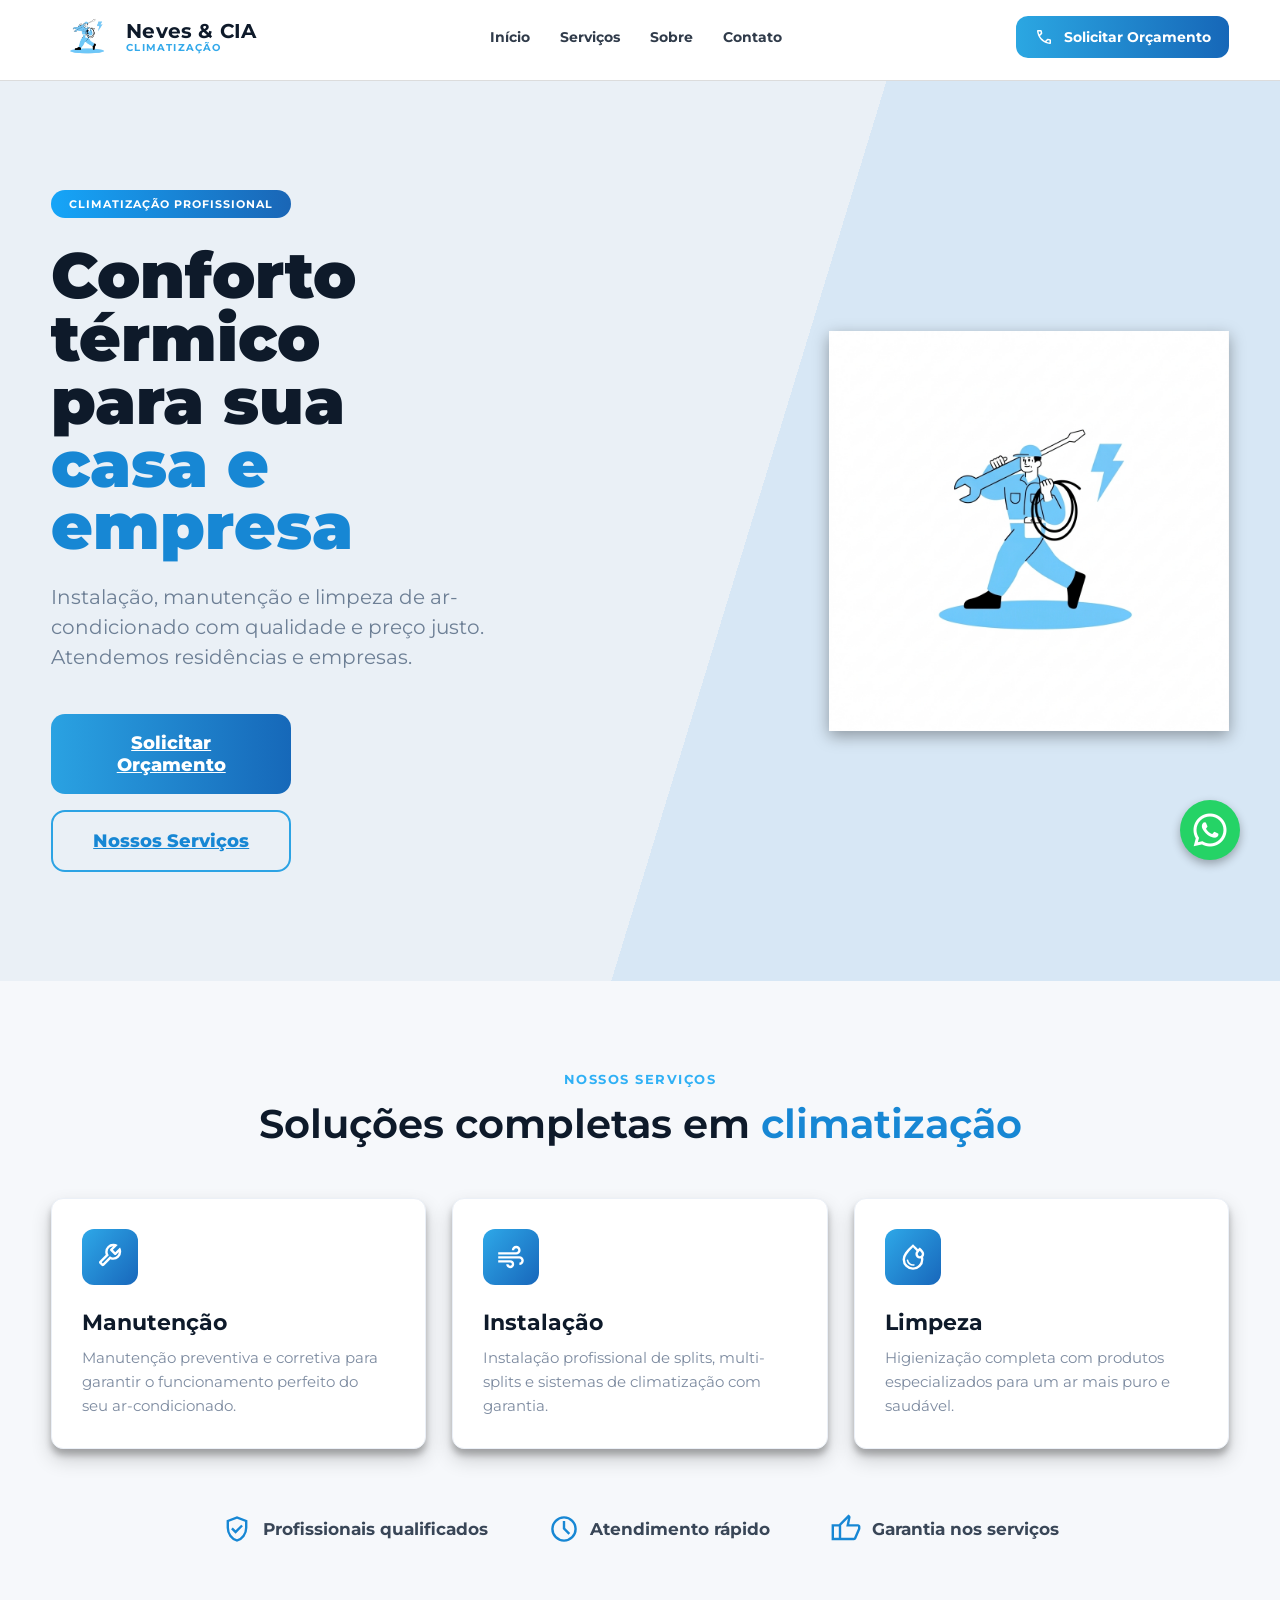
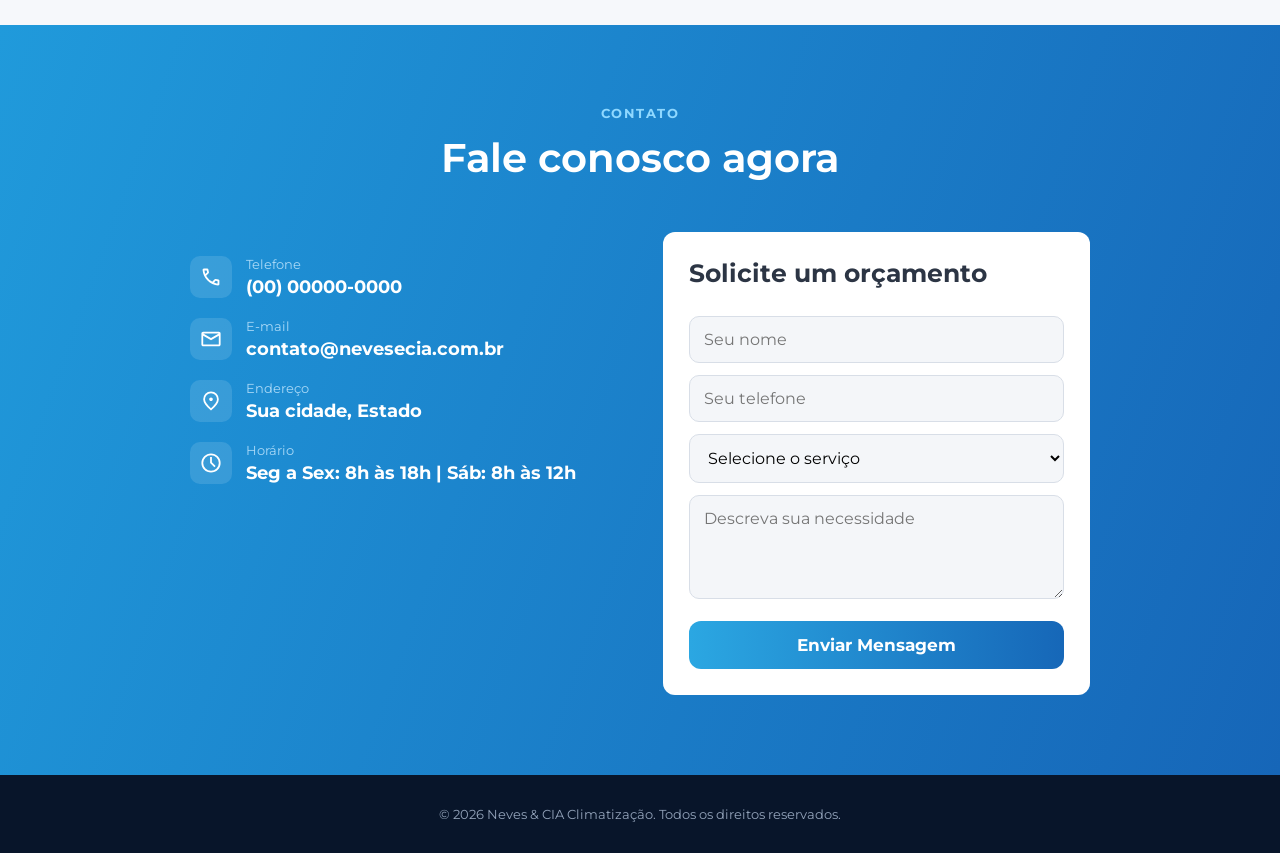
==== index.html @ 72b9a489 "criando a maior parte do site, o que eu preciso agora é conseguir arrumar a responsividade do site q" ====
<!DOCTYPE html>
<html lang="pt-BR">

<head>
    <meta charset="UTF-8">
    <meta name="viewport" content="width=device-width, initial-scale=1.0">
    <title>Neves & CIA Climatização</title>
    <link rel="preconnect" href="https://fonts.googleapis.com">
    <link rel="preconnect" href="https://fonts.gstatic.com" crossorigin>
    <link href="https://fonts.googleapis.com/css2?family=Montserrat:wght@400;500;600;700;800;900&display=swap"
        rel="stylesheet">
    <link rel="stylesheet" href="/css/style.css">
</head>

<body>
    <header class="topbar">
        <div class="container">
            <div class="container topbar-inner">
                <a href="#inicio" class="brand">
                    <img src="/img/icons/Gemini_Generated_Image_2dxloe2dxloe2dxl-Photoroom.png" alt="img-logo1">
                    <div class="brand-text">
                        <strong>Neves &amp; CIA</strong>
                        <span>CLIMATIZAÇÃO</span>
                    </div>
                </a>

                <nav class="menu" aria-label="Principal">
                    <a href="#inicio">Início</a>
                    <a href="#servicos">Serviços</a>
                    <a href="#sobre">Sobre</a>
                    <a href="#contato">Contato</a>
                </nav>

                <a href="#contato" class="cta-top"><svg xmlns="http://www.w3.org/2000/svg" height="20px"
                        viewBox="0 -960 960 960" width="20px" fill="#FFFFFF">
                        <path
                            d="M763-145q-121-9-229.5-59.5T339-341q-86-86-135.5-194T144-764q-2-21 12.29-36.5Q170.57-816 192-816h136q17 0 29.5 10.5T374-779l24 106q2 13-1.5 25T385-628l-97 98q20 38 46 73t57.97 65.98Q422-361 456-335.5q34 25.5 72 45.5l99-96q8-8 20-11.5t25-1.5l107 23q17 5 27 17.5t10 29.5v136q0 21.43-16 35.71Q784-143 763-145ZM255-600l70-70-17.16-74H218q5 38 14 73.5t23 70.5Zm344 344q35.1 14.24 71.55 22.62Q707-225 744-220v-90l-75-16-70 70ZM255-600Zm344 344Z" />
                    </svg> Solicitar Orçamento</a>
            </div>
        </div>
    </header>

    <main>
        <section id="inicio" class="hero">
            <div class="hero-bg-angle" aria-hidden="true"></div>
            <div class="container hero-content">
                <div class="hero-copy">
                    <span class="hero-chip">CLIMATIZAÇÃO PROFISSIONAL</span>
                    <h1>Conforto térmico<br>para sua <span>casa e<br>empresa</span></h1>
                    <p>Instalação, manutenção e limpeza de ar-condicionado com qualidade e preço justo. Atendemos
                        residências e empresas.</p>
                    <div class="hero-actions">
                        <a href="#contato" class="btn btn-primary">Solicitar Orçamento</a>
                        <a href="#servicos" class="btn btn-ghost">Nossos Serviços</a>
                    </div>
                </div>

                <img src="/img/Gemini_Generated_Image_2dxloe2dxloe2dxl.png" alt="">
            </div>
        </section>

        <section id="servicos" class="services">
            <div class="container">
                <p class="section-kicker">NOSSOS SERVIÇOS</p>
                <h2>Soluções completas em <span>climatização</span></h2>

                <div class="service-grid">
                    <article class="service-card">
                        <div class="icon-box"><span><svg xmlns="http://www.w3.org/2000/svg" height="20px"
                                    viewBox="0 -960 960 960" width="20px" fill="#FFFFFF">
                                    <path
                                        d="M666-163 475-354q-20 8-43.5 12.5T384-337q-99 0-169.5-70T144-576q0-37.78 9.5-71.89T182-711l144 144 70-70-144-144q29-17 62.5-26t69.5-9q100 0 170 71t70 170.19q0 22.81-4.5 42.31Q615-513 607-493l195 194q14 14.35 14 34.67Q816-244 802-230l-68 67q-14.09 14-34.04 14Q680-149 666-163Zm34-68 35-34-215-213q20-24 26-52.5t6-44.5q0-66.85-47.5-116.42Q457-741 390-744l82 81q11 11.18 11 26.09t-11.29 26.12L351.29-491.21Q340-480 325.82-480T301-491l-85-85q0 69 49.5 118T384-409q17 0 47-7t56-28l213 213ZM476-488Z" />
                                </svg></span></div>
                        <h3>Manutenção</h3>
                        <p>Manutenção preventiva e corretiva para garantir o funcionamento perfeito do seu
                            ar-condicionado.</p>
                    </article>

                    <article class="service-card">
                        <div class="icon-box"><svg xmlns="http://www.w3.org/2000/svg" height="20px"
                                viewBox="0 -960 960 960" width="20px" fill="#FFFFFF">
                                <path
                                    d="M456-144q-50 0-85-35t-35-85h72q0 20 13.8 34t34.2 14q20.4 0 34.2-13.8Q504-243.6 504-264q0-20.4-13.8-34.2Q476.4-312 456-312H96v-72h360q50 0 85 35t35 85q0 50-35 85t-85 35ZM96-552v-72h540q25 0 42.5-17.5T696-684q0-25-17.5-42.5T636-744q-25 0-42.5 17.5T576-684h-72q0-55 38.5-93.5T636-816q55 0 93.5 38.5T768-684q0 55-38.5 93.5T636-552H96Zm636 312v-72q25 0 42.5-17.5T792-372q0-25-17.5-42.5T731.95-432H96v-72h636q55 0 93.5 38.5T864-372q0 55-38.5 93.5T732-240Z" />
                            </svg></div>
                        <h3>Instalação</h3>
                        <p>Instalação profissional de splits, multi-splits e sistemas de climatização com garantia.</p>
                    </article>

                    <article class="service-card">
                        <div class="icon-box"><svg xmlns="http://www.w3.org/2000/svg" height="20px"
                                viewBox="0 -960 960 960" width="20px" fill="#FFFFFF">
                                <path
                                    d="M478-469Zm206-299q66 57 99 106.5t33 91.93q0 56.57-38 97.07-38 40.5-94 40.5t-94-40.5q-38-40.5-38-97.56Q552-610 586-661t98-107Zm0 99q-26 29-43 56t-17 43.4q0 26.05 17 45.82Q658-504 684-504t43-19.78q17-19.77 17-45.82 0-16.4-17-43.9T684-669ZM480-96q-130 0-221-91t-91-221q0-97 74.5-205T480-864q57 51 101.5 96t79.5 87q-5 8-20.5 31.5T620-618q-27-32-61.5-69.5T480-769Q348-638 294-557t-54 149.13Q240-308 310-238t170 70q50 0 93.5-19t76-51.5Q682-271 701-315t19-93q0-17-3-33t-9-34q7.99-4.61 31.5-17.5 23.51-12.89 31.5-17.5 11 27 16 52t5 50.06Q792-278 701-187T480-96Zm28-122q8.28-.8 14.14-7.56 5.86-6.76 5.86-16.3 0-11.14-8-18.14t-19-5q-58 8-106.5-27T337-387q-1-9-7.68-15T314-408q-11 0-18.5 8t-5.5 19q11 78 74 126t144 37Zm176-369Z" />
                            </svg></div>
                        <h3>Limpeza</h3>
                        <p>Higienização completa com produtos especializados para um ar mais puro e saudável.</p>
                    </article>
                </div>

                <div id="sobre" class="features-row">
                    <span><svg xmlns="http://www.w3.org/2000/svg" height="20px" viewBox="0 -960 960 960" width="20px"
                            fill="#1787d4">
                            <path
                                d="m438-339 220-221-51-51-169 170-85-85-51 51 136 136Zm42 243q-135-33-223.5-152.84Q168-368.69 168-515v-229l312-120 312 120v229q0 146.31-88.5 266.16Q615-129 480-96Zm0-75q104-32.25 172-129t68-215v-180l-240-92-240 92v180q0 118.25 68 215t172 129Zm0-308Z" />
                        </svg> Profissionais qualificados</span>
                    <span><svg xmlns="http://www.w3.org/2000/svg" height="20px" viewBox="0 -960 960 960" width="20px"
                            fill="#1787d4">
                            <path
                                d="m614-310 51-51-149-149v-210h-72v240l170 170ZM480-96q-79.38 0-149.19-30T208.5-208.5Q156-261 126-330.96t-30-149.5Q96-560 126-630q30-70 82.5-122t122.46-82q69.96-30 149.5-30t149.55 30.24q70 30.24 121.79 82.08 51.78 51.84 81.99 121.92Q864-559.68 864-480q0 79.38-30 149.19T752-208.5Q700-156 629.87-126T480-96Zm0-384Zm.48 312q129.47 0 220.5-91.5Q792-351 792-480.48q0-129.47-91.02-220.5Q609.95-792 480.48-792 351-792 259.5-700.98 168-609.95 168-480.48 168-351 259.5-259.5T480.48-168Z" />
                        </svg> Atendimento rápido</span>
                    <span><svg xmlns="http://www.w3.org/2000/svg" height="20px" viewBox="0 -960 960 960" width="20px"
                            fill="#1787d4">
                            <path
                                d="M720-144H264v-480l288-288 32 22q17 12 26 30.5t5 38.5l-1 5-38 192h264q30 0 51 21t21 51v57q0 8-1.5 14.5T906-467L786.93-187.8Q778-168 760-156t-40 12Zm-384-72h384l120-279v-57H488l49-243-201 201v378Zm0-378v378-378Zm-72-30v72H120v336h144v72H48v-480h216Z" />
                        </svg> Garantia nos serviços</span>
                </div>
            </div>
        </section>

        <section id="contato" class="contact">
            <div class="container-contact">
                <p class="section-kicker light">CONTATO</p>
                <h2>Fale conosco agora</h2>

                <div class="contact-layout">
                    <div class="contact-list">
                        <div class="contact-item">
                            <span class="small-icon"><svg xmlns="http://www.w3.org/2000/svg" height="20px"
                                    viewBox="0 -960 960 960" width="20px" fill="#FFFFFF">
                                    <path
                                        d="M763-145q-121-9-229.5-59.5T339-341q-86-86-135.5-194T144-764q-2-21 12.29-36.5Q170.57-816 192-816h136q17 0 29.5 10.5T374-779l24 106q2 13-1.5 25T385-628l-97 98q20 38 46 73t57.97 65.98Q422-361 456-335.5q34 25.5 72 45.5l99-96q8-8 20-11.5t25-1.5l107 23q17 5 27 17.5t10 29.5v136q0 21.43-16 35.71Q784-143 763-145ZM255-600l70-70-17.16-74H218q5 38 14 73.5t23 70.5Zm344 344q35.1 14.24 71.55 22.62Q707-225 744-220v-90l-75-16-70 70ZM255-600Zm344 344Z" />
                                </svg></span>
                            <div>
                                <small>Telefone</small>
                                <strong>(00) 00000-0000</strong>
                            </div>
                        </div>
                        <div class="contact-item">
                            <span class="small-icon"><svg xmlns="http://www.w3.org/2000/svg" height="20px"
                                    viewBox="0 -960 960 960" width="20px" fill="#FFFFFF">
                                    <path
                                        d="M168-192q-29.7 0-50.85-21.16Q96-234.32 96-264.04v-432.24Q96-726 117.15-747T168-768h624q29.7 0 50.85 21.16Q864-725.68 864-695.96v432.24Q864-234 842.85-213T792-192H168Zm312-240L168-611v347h624v-347L480-432Zm0-85 312-179H168l312 179Zm-312-94v-85 432-347Z" />
                                </svg></span>
                            <div>
                                <small>E-mail</small>
                                <strong>contato@nevesecia.com.br</strong>
                            </div>
                        </div>
                        <div class="contact-item">
                            <span class="small-icon"><svg xmlns="http://www.w3.org/2000/svg" height="20px"
                                    viewBox="0 -960 960 960" width="20px" fill="#FFFFFF">
                                    <path
                                        d="M531-501q21-21 21-51t-21-51q-21-21-51-21t-51 21q-21 21-21 51t21 51q21 21 51 21t51-21Zm-51 310q119-107 179.5-197T720-549q0-105-68.5-174T480-792q-103 0-171.5 69T240-549q0 71 60.5 161T480-191Zm0 95Q323-227 245.5-339.5T168-549q0-134 89-224.5T480-864q133 0 222.5 90.5T792-549q0 97-77 209T480-96Zm0-456Z" />
                                </svg></span>
                            <div>
                                <small>Endereço</small>
                                <strong>Sua cidade, Estado</strong>
                            </div>
                        </div>
                        <div class="contact-item">
                            <span class="small-icon"><svg xmlns="http://www.w3.org/2000/svg" height="20px"
                                    viewBox="0 -960 960 960" width="20px" fill="#FFFFFF">
                                    <path
                                        d="m614-310 51-51-149-149v-210h-72v240l170 170ZM480-96q-79.38 0-149.19-30T208.5-208.5Q156-261 126-330.96t-30-149.5Q96-560 126-630q30-70 82.5-122t122.46-82q69.96-30 149.5-30t149.55 30.24q70 30.24 121.79 82.08 51.78 51.84 81.99 121.92Q864-559.68 864-480q0 79.38-30 149.19T752-208.5Q700-156 629.87-126T480-96Zm0-384Zm.48 312q129.47 0 220.5-91.5Q792-351 792-480.48q0-129.47-91.02-220.5Q609.95-792 480.48-792 351-792 259.5-700.98 168-609.95 168-480.48 168-351 259.5-259.5T480.48-168Z" />
                                </svg></span>
                            <div>
                                <small>Horário</small>
                                <strong>Seg a Sex: 8h às 18h | Sáb: 8h às 12h</strong>
                            </div>
                        </div>
                    </div>

                    <form class="quote-form" action="#" method="post">
                        <h3>Solicite um orçamento</h3>
                        <input type="text" placeholder="Seu nome" required>
                        <input type="tel" placeholder="Seu telefone" required>
                        <select required>
                            <option value="">Selecione o serviço</option>
                            <option>Instalação</option>
                            <option>Manutenção</option>
                            <option>Limpeza</option>
                        </select>
                        <textarea rows="4" placeholder="Descreva sua necessidade" required></textarea>
                        <button type="submit" class="btn-send">Enviar Mensagem</button>
                    </form>
                </div>
            </div>
        </section>
    </main>

    <footer class="footer">
        <p>&copy; 2026 Neves &amp; CIA Climatização. Todos os direitos reservados.</p>
    </footer>

    <a href="" class="whatsapp-link" target="_blank"
        rel="noopener noreferrer">
        <span class="whatsapp-tooltip">Fale Conosco!</span>
        <i class="fab fa-whatsapp"></i>
        <img src="[data-uri]" alt="whatsapp">
    </a>
</body>

</html>
---- css/style.css ----
@import url('https://fonts.googleapis.com/css2?family=Montserrat:ital,wght@0,100..900;1,100..900&display=swap');
@import url('https://fonts.googleapis.com/css2?family=Open+Sans:ital,wght@0,300..800;1,300..800&display=swap');

:root {
    --blue: #1787d4;
    --blue-dark: #1565b7;
    --bg-light: #eaf0f6;
    --bg-card: #f7fbff;
    --text: #0e1a2a;
    --text-muted: #6d7f95;




    --azul-escuro: #003366;
    --azul-primario: #0077c8;
    --azul-claro: #33aaff;
    --azul-botao-hover: #0056b3;

    /* AZUIS DE FUNDO E ACENTUAÇÃO */
    --bg-suave: #f0f7ff;
    --bg-claro: #ffffff;
    --borda-botao: #33aaff;

    /* TEXTOS E NEUTROS */
    --texto-titulo: #1a1a1a;
    --texto-corpo: #666666;
    --texto-link: #333333;
    --cinza-claro: #cfcfcf;
}

* {
    box-sizing: border-box;
}

html,
body {
    margin: 0;
    padding: 0;
    font-family: "Montserrat", sans-serif;
    color: var(--text);
    background: #fff;
}

.container {
    width: min(1400px, 92vw);
    margin: 0 auto;
}

.container-contact {
    width: min(900px, 92vw);
    margin: 0 auto;
}


/*==== HEADER =====*/
.topbar {
    position: sticky;
    top: 0;
    padding-top: 2px;
    padding-bottom: 9px;
    z-index: 20;
    background: #fff;
    border-bottom: 1px solid #dcdcdc;
}

.topbar-inner {
    min-height: 40px;
    display: flex;
    align-items: center;
    justify-content: space-between;
    gap: 20px;
}

.brand {
    display: flex;
    align-items: center;
    text-decoration: none;
    color: var(--text);
}

.brand img {
    width: 70px;
    height: auto;
}

.brand-text {
    line-height: 1;
    margin-left: 5px;
}

.brand-text strong {
    display: block;
    font-size: 20px;
    font-weight: 700;
    letter-spacing: 0.2px;
}

.brand-text span {
    display: block;
    margin-top: 2px;
    font-size: 10px;
    letter-spacing: 1.2px;
    color: #34a9ea;
    font-weight: 700;
}

.menu {
    display: flex;
    gap: 30px;
}

.menu a {
    text-decoration: none;
    color: #303b4a;
    font-size: 14px;
    font-weight: 700;
}

.menu a:hover {
    color: #2ca3e4;
}

.cta-top {
    display: flex;
    align-items: center;
    justify-content: center;
    gap: 10px;
    text-decoration: none;
    color: #fff;
    font-size: 14px;
    font-weight: 700;
    padding: 11px 18px;
    border-radius: 12px;
    background: linear-gradient(90deg, #2ba7e2, #1667b8);
}

/*==== MAIN - HERO =====*/

.hero {
    position: relative;
    overflow: hidden;
    background: var(--bg-light);
    min-height: 100vh;
    display: flex;
    align-items: center;
}

.hero-bg-angle {
    position: absolute;
    inset: 0;
    background: linear-gradient(107deg, transparent 57%, #d7e7f5 57%);
}

.hero-content {
    display: flex;
    justify-content: center;
    position: relative;
    z-index: 1;
    display: grid;
    grid-template-columns: 1fr 1fr;
    align-items: center;
    gap: 40px;
    padding: 72px 0;
}

.hero-copy {
    max-width: 900px;
}

.hero-chip {
    display: inline-block;
    padding: 7px 18px;
    border-radius: 999px;
    background: linear-gradient(90deg, #16a5f8, #1a66b6);
    color: #fff;
    font-size: 11px;
    font-weight: 700;
    letter-spacing: 1px;
}

.hero h1 {
    font-size: clamp(42px, 5.4vw, 64px);
    line-height: 0.98;
    margin: 26px 0 24px;
    font-weight: 900;
}

.hero h1 span {
    color: var(--blue);
}

.hero p {
    margin: 0;
    font-size: 20px;
    line-height: 1.5;
    color: var(--text-muted);
    max-width: 600px;
}

.hero-actions {
    margin-top: 42px;
    display: flex;
    gap: 16px;
    justify-content: flex-start; /* Alinha à esquerda no desktop */
    flex-wrap: wrap; /* Permite quebrar linha se o espaço acabar */
}

.btn {
    display: inline-flex;
    align-items: center;
    justify-content: center;
    /* Remova o min-width fixo de 260px se quiser que eles fiquem iguais */
    width: 240px; 
    padding: 18px 25px; /* Reduzi um pouco o padding para não "estourar" */
    border-radius: 14px;
    font-size: 18px;
    font-weight: 800;
    text-align: center;
    transition: all 0.3s ease;
}

.btn-primary {
    color: #fff;
    background: linear-gradient(90deg, #2aa2e2, #1668b9);
    transition: all 0.3 ease;
}

.btn-primary:hover {
    background: linear-gradient(90deg, #39afef, #4d92d6);
}

.btn-ghost {
    color: var(--blue);
    border: 2px solid #2ca3e4;
    background: transparent;
    transition: all 0.3s ease;
}

.btn-ghost:hover {
    color: var(--bg-card);
    border: 2px solid #2ca3e4;
    background: #2ca3e4;
}

.hero-content img {
    width: 400px;
    height: 400px;
    box-shadow: rgba(0, 0, 0, 0.35) 0px 5px 15px;
    margin-left: 270px;
}

/* ==== service ==== */
.services {
    background: #f6f8fb;
    padding: 90px 0 80px;
}

.section-kicker {
    text-align: center;
    margin: 0;
    color: #2fb0f5;
    letter-spacing: 1.5px;
    font-size: 13px;
    font-weight: 700;
}

.services h2,
.contact h2 {
    text-align: center;
    margin: 12px 0 50px;
    font-size: clamp(36px, 4vw, 40px);
    font-weight: 650;
}

.services h2 span {
    color: var(--blue);
}
.service-grid {
    display: grid;
    grid-template-columns: repeat(3, 1fr);
    gap: 26px;
}

.service-card {
    border-radius: 12px;
    background: #fff;
    padding: 30px;
    border: 1px solid #ebf0f7;
    transition: all 0.5s ease;
    box-shadow: rgba(0, 0, 0, 0.19) 0px 10px 20px, rgba(0, 0, 0, 0.23) 0px 6px 6px;
}

.service-card:hover {
    transform: scale(1.03);
    box-shadow: rgba(0, 153, 255, 0.19) 0px 10px 20px, rgba(0, 140, 255, 0.23) 0px 6px 6px;
}

.icon-box {
    width: 56px;
    height: 56px;
    border-radius: 12px;
    display: grid;
    place-items: center;
    background: linear-gradient(130deg, #2ea8e8, #1867bb);
    color: #fff;
}

.icon-box span svg {
    width: 32px;
    height: 32px;
    transform: rotate(90deg);
}

.icon-box svg {
    width: 32px;
    height: 32px;
}

.service-card h3 {
    font-size: 22px;
    margin: 24px 0 10px;
}

.service-card p {
    margin: 0;
    font-size: 15px;
    line-height: 1.6;
    color: #7d8ba0;
    width: 300px;
}

.features-row {
    margin-top: 64px;
    display: flex;
    justify-content: center;
    align-items: center;
    gap: 60px;
    flex-wrap: wrap;
    font-size: 17px;
    font-weight: 700;
    color: #394657;
}

.features-row span {
    display: flex;
    justify-content: center;
    align-items: center;
    gap: 10px;
}

.features-row span svg {
    width: 32px;
    height: 32px;
}

.contact {
    padding: 80px 0;
    background: linear-gradient(110deg, #209adb 0%, #1666b8 100%);
    color: #fff;
}

.section-kicker.light {
    color: #8fd8ff;
}

.contact-layout {
    display: grid;
    grid-template-columns: 1fr 1fr;
    gap: 46px;
    align-items: start;
}

.contact-list {
    margin-top: 24px;
}

.contact-item {
    display: flex;
    align-items: flex-start;
    gap: 14px;
    margin-bottom: 20px;
}

.contact-item svg {
    width: 24px;
    height: 24px;
}

.small-icon {
    width: 42px;
    height: 42px;
    border-radius: 10px;
    display: grid;
    place-items: center;
    background: rgba(255, 255, 255, 0.12);
    font-size: 18px;
}

.contact-item small {
    display: block;
    font-size: 13px;
    color: #aad9f7;
    margin-bottom: 4px;
}

.contact-item strong {
    font-size: 18px;
    font-weight: 700;
}

.quote-form {
    background: #fff;
    border-radius: 12px;
    padding: 26px;
    color: #2c3544;
}

.quote-form h3 {
    margin: 0 0 16px;
    font-size: 25px;
}

.quote-form input,
.quote-form select,
.quote-form textarea {
    width: 100%;
    margin-top: 12px;
    border: 1px solid #d8dee7;
    border-radius: 10px;
    background: #f4f6f9;
    padding: 13px 14px;
    font-family: inherit;
    font-size: 16px;
}

.quote-form textarea {
    resize: vertical;
}

.btn-send {
    margin-top: 18px;
    width: 100%;
    border: 0;
    border-radius: 12px;
    padding: 14px;
    font-family: inherit;
    color: #fff;
    font-size: 17px;
    font-weight: 700;
    cursor: pointer;
    background: linear-gradient(90deg, #2ba7e2, #1667b8);
}

.footer {
    background: #08152a;
    color: #93a3ba;
    text-align: center;
    padding: 18px 12px;
    font-size: 13px;
}

/* Container fixo no canto inferior direito */
.whatsapp-link {
    position: fixed;
    width: 60px;
    height: 60px;
    bottom: 40px;
    right: 40px;
    background-color: #25d366;
    color: #fff;
    border-radius: 50px;
    text-align: center;
    font-size: 30px;
    box-shadow: 0 4px 10px rgba(0, 0, 0, 0.3);
    z-index: 1000;
    display: flex;
    align-items: center;
    justify-content: center;
    text-decoration: none;
    transition: all 0.3s ease;
    
    /* Animação de pulso constante */
    animation: pulse-whatsapp 2s infinite;
}

.whatsapp-icon-svg {
    width: 35px;
    height: 35px;
}

/* Balão de texto (Tooltip) */
.whatsapp-tooltip {
    position: absolute;
    right: 80px;
    background-color: #fff;
    color: #333;
    padding: 8px 15px;
    border-radius: 10px;
    font-size: 14px;
    font-weight: bold;
    white-space: nowrap;
    box-shadow: 0 2px 8px rgba(0,0,0,0.2);
    opacity: 0;
    visibility: hidden;
    transform: translateX(10px);
    transition: all 0.3s ease;
}

/* Efeitos de Hover */
.whatsapp-link:hover {
    transform: scale(1.1);
    background-color: #20ba5a;
}

.whatsapp-link:hover .whatsapp-tooltip {
    opacity: 1;
    visibility: visible;
    transform: translateX(0);
}

/* Animação de Pulso */
@keyframes pulse-whatsapp {
    0% { box-shadow: 0 0 0 0 rgba(37, 211, 102, 0.7); }
    70% { box-shadow: 0 0 0 15px rgba(37, 211, 102, 0); }
    100% { box-shadow: 0 0 0 0 rgba(37, 211, 102, 0); }
}

/* ==== AJUSTES DE RESPONSIVIDADE GLOBAL ==== */

@media (max-width: 1200px) {
    .hero-content img {
        margin-left: 0; /* Remove o deslocamento manual */
        width: 100%;
        max-width: 400px;
    }
}

/* ==== RESPONSIVIDADE (MOBILE & TABLET) ==== */

@media (max-width: 980px) {
    /* 1. Reset Global e Esconder Elementos Desnecessários */
    .menu, 
    .cta-top, 
    .hero-bg-angle, 
    .whatsapp-tooltip {
        display: none !important;
    }

    /* 2. Ajuste Universal de Layout (Grid para 1 Coluna) */
    .hero-content, 
    .service-grid, 
    .contact-layout {
        grid-template-columns: 1fr;
        text-align: center;
        gap: 30px;
    }

    /* 3. Ajustes Específicos do Hero */
    .hero {
        min-height: auto;
        padding: 40px 0;
    }

    .hero-copy {
        order: 1; /* Texto aparece primeiro */
        max-width: 100%;
    }

    .hero h1 {
        font-size: 32px; /* Ajuste de tamanho para telas menores */
    }

    .hero-content img {
        order: 2; /* Imagem vai para baixo do texto */
        margin: 20px auto 0 !important; /* Reseta o margin-left de 270px do desktop */
        width: min(90%, 320px);
        height: auto;
        display: block;
    }

    .hero-actions {
        flex-direction: column;
        align-items: center;
        gap: 12px;
    }

    .btn {
        width: 100%;
        max-width: 350px;
    }

    /* 4. Ajustes de Conteúdo e Serviços */
    .service-card p {
        width: 100% !important; /* Remove a largura fixa de 300px */
        max-width: 100%;
        margin: 0 auto;
    }

    .features-row {
        flex-direction: column;
        gap: 20px;
    }

    /* 5. Seção de Contato (Limpeza Visual) */
    .contact-list {
        display: flex;
        flex-direction: column;
        align-items: center;
        border: none !important; /* Garante que a borda de teste sumiu */
        margin-top: 20px;
        padding: 0;
    }

    .contact-item {
        width: 100%;
        max-width: 280px; /* Mantém ícones alinhados verticalmente */
        justify-content: flex-start;
        text-align: left;
        margin-bottom: 15px;
    }

    .hero-actions {
        justify-content: center; /* Centraliza os botões no mobile */
        flex-direction: column; /* Coloca um sobre o outro */
        align-items: center;
        width: 100%;
    }

    .btn {
        width: 100%; /* Botão ocupa a largura disponível no celular */
        max-width: 320px; /* Limita para não ficar gigante em telas largas */
    }
}

@media (max-width: 980px) {
    /* 1. Botões do Hero: Empilhar e centralizar */
    .hero-actions {
        display: flex;
        flex-direction: column; /* Um em cima do outro */
        align-items: center;    /* Centraliza na tela */
        gap: 12px;              /* Espaço entre eles */
        margin-top: 32px;
        width: 100%;
    }

    .hero-actions .btn {
        width: 100%;           /* Ocupa a largura disponível */
        max-width: 320px;      /* Mas não fica gigante */
        min-width: 0;          /* Remove travas de largura do desktop */
        margin-left: 0;        /* Remove qualquer margem residual */
        text-align: center;
    }

    /* 2. Seção de Contato: Ajuste de ícones e textos */
    .contact-list {
        display: flex;
        flex-direction: column;
        align-items: center;    /* Centraliza o bloco no mobile */
        text-align: left;       /* Mantém o texto alinhado à esquerda internamente */
        padding: 0 20px;
    }

    .contact-item {
        display: flex;
        align-items: center;    /* Alinha ícone e texto na mesma linha */
        justify-content: flex-start;
        width: 100%;
        max-width: 300px;       /* Mantém os ícones alinhados entre si */
        margin-bottom: 20px;
        gap: 15px;
    }

    .small-icon {
        flex-shrink: 0;         /* Impede que o ícone seja esmagado */
    }

    .contact-item strong {
        font-size: 16px;        /* Ajuste para não quebrar linha em telas pequenas */
        display: block;
    }
}

@media (max-width: 480px) {
    /* Ajustes para celulares bem pequenos */
    .hero h1 {
        font-size: 32px;
    }
    
    .container {
        width: 92vw;
    }

}
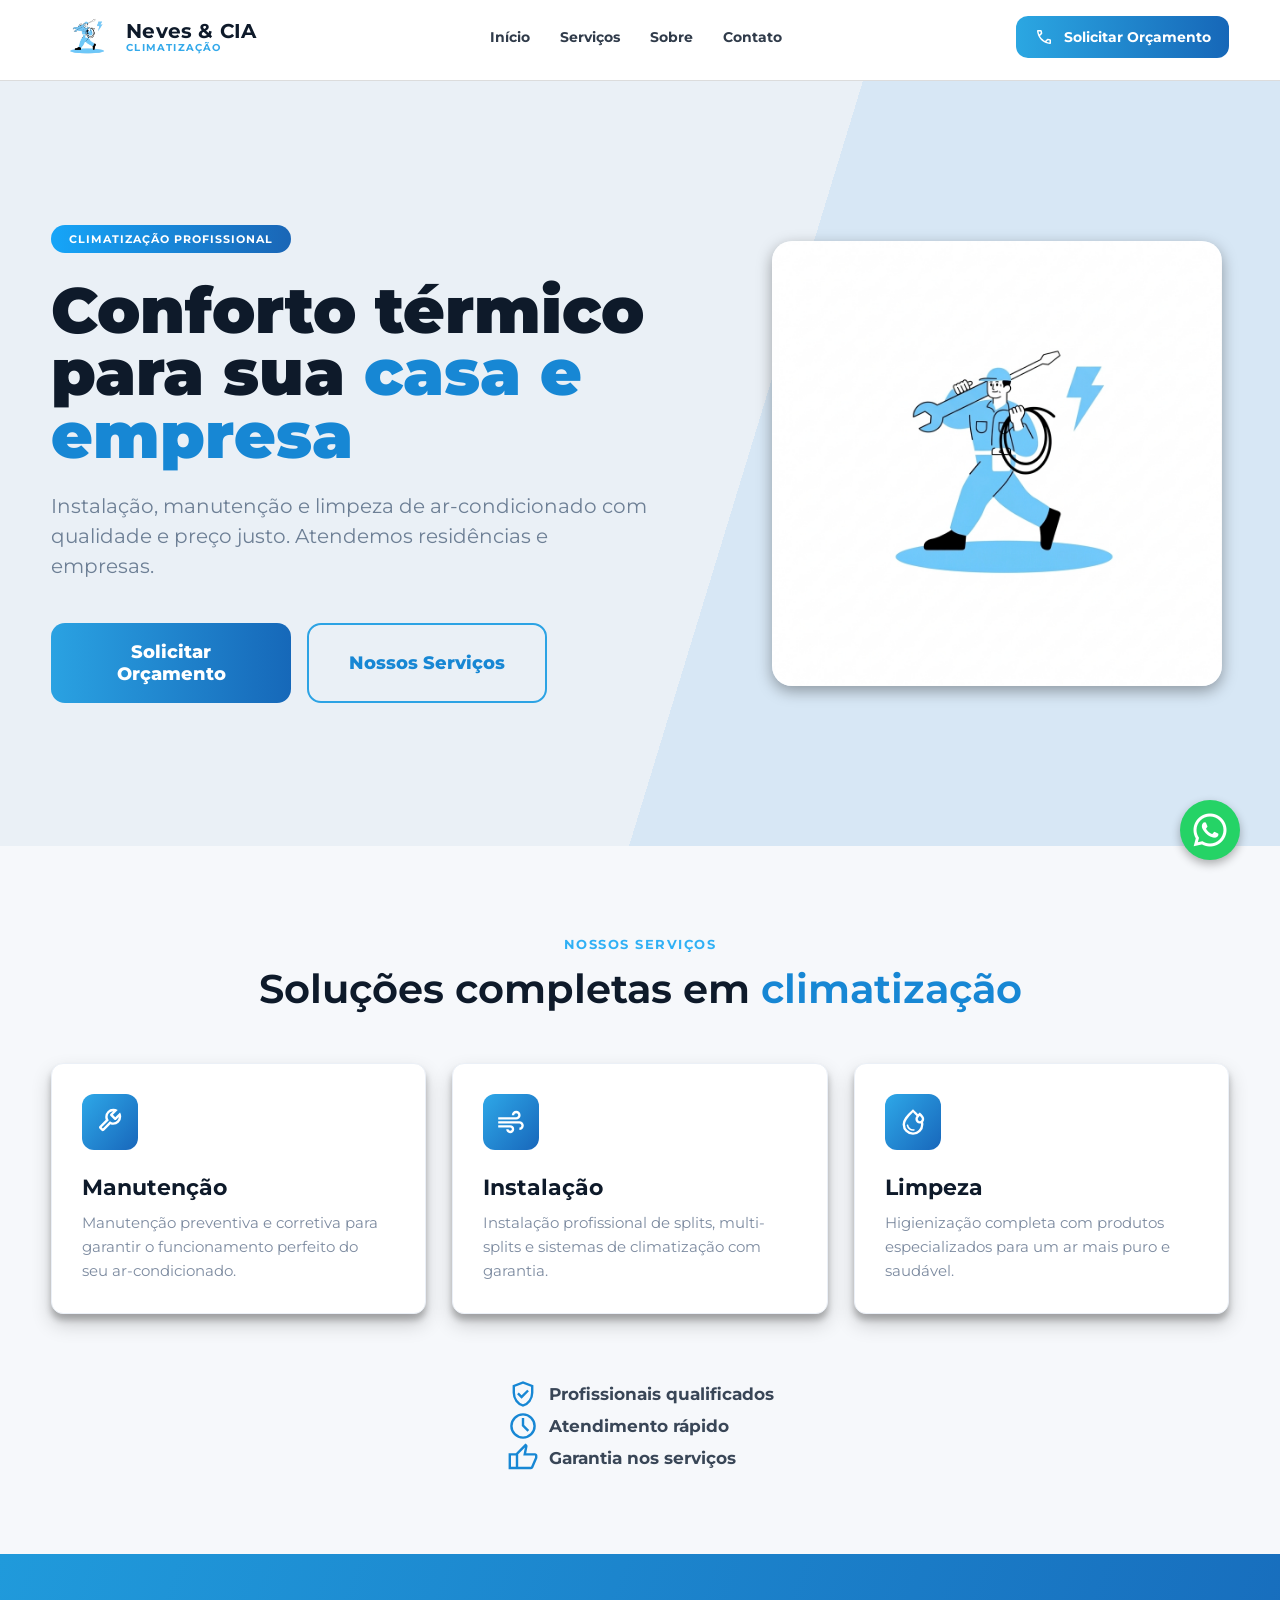
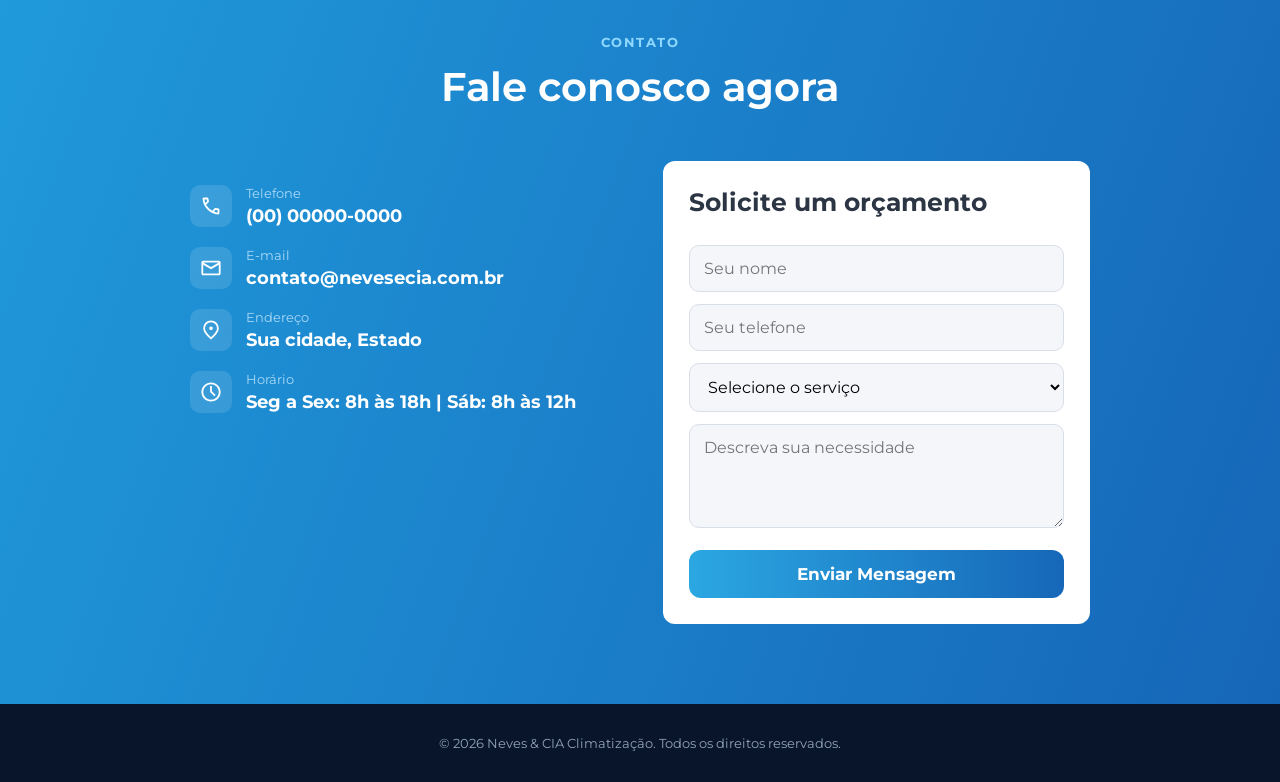
==== commit 4780136d: "terminando o site, basicamente eu arrumei tudo a espera de uma resposta de modificação" ====
--- a/index.html
+++ b/index.html
@@ -43,7 +43,7 @@
     <main>
         <section id="inicio" class="hero">
             <div class="hero-bg-angle" aria-hidden="true"></div>
-            <div class="container hero-content">
+            <div class="container hero-content reveal">
                 <div class="hero-copy">
                     <span class="hero-chip">CLIMATIZAÇÃO PROFISSIONAL</span>
                     <h1>Conforto térmico<br>para sua <span>casa e<br>empresa</span></h1>
@@ -60,7 +60,7 @@
         </section>
 
         <section id="servicos" class="services">
-            <div class="container">
+            <div class="container reveal">
                 <p class="section-kicker">NOSSOS SERVIÇOS</p>
                 <h2>Soluções completas em <span>climatização</span></h2>
 
@@ -98,7 +98,9 @@
                 </div>
 
                 <div id="sobre" class="features-row">
-                    <span><svg xmlns="http://www.w3.org/2000/svg" height="20px" viewBox="0 -960 960 960" width="20px"
+
+                    <div>
+                        <span><svg xmlns="http://www.w3.org/2000/svg" height="20px" viewBox="0 -960 960 960" width="20px"
                             fill="#1787d4">
                             <path
                                 d="m438-339 220-221-51-51-169 170-85-85-51 51 136 136Zm42 243q-135-33-223.5-152.84Q168-368.69 168-515v-229l312-120 312 120v229q0 146.31-88.5 266.16Q615-129 480-96Zm0-75q104-32.25 172-129t68-215v-180l-240-92-240 92v180q0 118.25 68 215t172 129Zm0-308Z" />
@@ -113,12 +115,13 @@
                             <path
                                 d="M720-144H264v-480l288-288 32 22q17 12 26 30.5t5 38.5l-1 5-38 192h264q30 0 51 21t21 51v57q0 8-1.5 14.5T906-467L786.93-187.8Q778-168 760-156t-40 12Zm-384-72h384l120-279v-57H488l49-243-201 201v378Zm0-378v378-378Zm-72-30v72H120v336h144v72H48v-480h216Z" />
                         </svg> Garantia nos serviços</span>
+                    </div>
                 </div>
             </div>
         </section>
 
         <section id="contato" class="contact">
-            <div class="container-contact">
+            <div class="container-contact reveal">
                 <p class="section-kicker light">CONTATO</p>
                 <h2>Fale conosco agora</h2>
 
@@ -170,7 +173,7 @@
                         </div>
                     </div>
 
-                    <form class="quote-form" action="#" method="post">
+                    <form class="quote-form reveal" action="#" method="post">
                         <h3>Solicite um orçamento</h3>
                         <input type="text" placeholder="Seu nome" required>
                         <input type="tel" placeholder="Seu telefone" required>
@@ -192,12 +195,14 @@
         <p>&copy; 2026 Neves &amp; CIA Climatização. Todos os direitos reservados.</p>
     </footer>
 
-    <a href="" class="whatsapp-link" target="_blank"
-        rel="noopener noreferrer">
+    <a href="" class="whatsapp-link" target="_blank" rel="noopener noreferrer">
         <span class="whatsapp-tooltip">Fale Conosco!</span>
         <i class="fab fa-whatsapp"></i>
-        <img src="[data-uri]" alt="whatsapp">
+        <img src="[data-uri]"
+            alt="whatsapp">
     </a>
+
+    <script src="/js/script.js"></script>
 </body>
 
 </html>
--- a/css/style.css
+++ b/css/style.css
@@ -31,6 +31,7 @@
 
 * {
     box-sizing: border-box;
+    text-decoration: none;
 }
 
 html,
@@ -141,7 +142,7 @@
     position: relative;
     overflow: hidden;
     background: var(--bg-light);
-    min-height: 100vh;
+    min-height: 85vh;
     display: flex;
     align-items: center;
 }
@@ -153,20 +154,54 @@
 }
 
 .hero-content {
-    display: flex;
-    justify-content: center;
+    display: grid;
+    grid-template-columns: 1.2fr 0.8fr; /* Dá um pouco mais de espaço para o texto */
+    align-items: center;
+    gap: 20px;
+    padding: 72px 0;
     position: relative;
     z-index: 1;
-    display: grid;
-    grid-template-columns: 1fr 1fr;
-    align-items: center;
-    gap: 40px;
-    padding: 72px 0;
+}
+
+/* Remova o margin-left fixo que está causando o erro */
+.hero-content img {
+    width: 100%; /* Faz a imagem ser responsiva ao tamanho da coluna */
+    max-width: 450px; /* Define um limite máximo */
+    height: auto;
+    border-radius: 20px; /* Opcional: para suavizar as bordas */
+    box-shadow: rgba(0, 0, 0, 0.35) 0px 5px 15px;
+    justify-self: center; /* Centraliza a imagem na coluna dela */
+    animation: drift1 1s ease-in-out 1;
+}
+
+@keyframes drift1 {
+    0% {
+        transform: translateX(40px);
+        opacity: 0;
+    }
+
+    100% {
+        transform: translateX(0);
+    }
 }
 
 .hero-copy {
     max-width: 900px;
-}
+    animation: drift 1s ease-in-out 1;
+}
+
+@keyframes drift {
+    0% {
+        transform: translateX(-20px);
+        opacity: 0;
+    }
+    100% {
+        transform: translateX();
+    }
+
+}
+
+
 
 .hero-chip {
     display: inline-block;
@@ -202,8 +237,10 @@
     margin-top: 42px;
     display: flex;
     gap: 16px;
-    justify-content: flex-start; /* Alinha à esquerda no desktop */
-    flex-wrap: wrap; /* Permite quebrar linha se o espaço acabar */
+    justify-content: flex-start;
+    /* Alinha à esquerda no desktop */
+    flex-wrap: wrap;
+    /* Permite quebrar linha se o espaço acabar */
 }
 
 .btn {
@@ -211,8 +248,9 @@
     align-items: center;
     justify-content: center;
     /* Remova o min-width fixo de 260px se quiser que eles fiquem iguais */
-    width: 240px; 
-    padding: 18px 25px; /* Reduzi um pouco o padding para não "estourar" */
+    width: 240px;
+    padding: 18px 25px;
+    /* Reduzi um pouco o padding para não "estourar" */
     border-radius: 14px;
     font-size: 18px;
     font-weight: 800;
@@ -241,13 +279,6 @@
     color: var(--bg-card);
     border: 2px solid #2ca3e4;
     background: #2ca3e4;
-}
-
-.hero-content img {
-    width: 400px;
-    height: 400px;
-    box-shadow: rgba(0, 0, 0, 0.35) 0px 5px 15px;
-    margin-left: 270px;
 }
 
 /* ==== service ==== */
@@ -276,6 +307,7 @@
 .services h2 span {
     color: var(--blue);
 }
+
 .service-grid {
     display: grid;
     grid-template-columns: repeat(3, 1fr);
@@ -344,7 +376,7 @@
 
 .features-row span {
     display: flex;
-    justify-content: center;
+
     align-items: center;
     gap: 10px;
 }
@@ -362,6 +394,20 @@
 
 .section-kicker.light {
     color: #8fd8ff;
+}
+
+.section-kicker {
+    animation: drift2 1s ease-in-out 1;
+}
+
+@keyframes drift2 {
+    0% {
+        transform: translateY(-10px);
+        opacity: 0;
+    }
+    100% {
+        transform: translateY(0);
+    }
 }
 
 .contact-layout {
@@ -479,7 +525,7 @@
     justify-content: center;
     text-decoration: none;
     transition: all 0.3s ease;
-    
+
     /* Animação de pulso constante */
     animation: pulse-whatsapp 2s infinite;
 }
@@ -500,7 +546,7 @@
     font-size: 14px;
     font-weight: bold;
     white-space: nowrap;
-    box-shadow: 0 2px 8px rgba(0,0,0,0.2);
+    box-shadow: 0 2px 8px rgba(0, 0, 0, 0.2);
     opacity: 0;
     visibility: hidden;
     transform: translateX(10px);
@@ -521,16 +567,37 @@
 
 /* Animação de Pulso */
 @keyframes pulse-whatsapp {
-    0% { box-shadow: 0 0 0 0 rgba(37, 211, 102, 0.7); }
-    70% { box-shadow: 0 0 0 15px rgba(37, 211, 102, 0); }
-    100% { box-shadow: 0 0 0 0 rgba(37, 211, 102, 0); }
+    0% {
+        box-shadow: 0 0 0 0 rgba(37, 211, 102, 0.7);
+    }
+
+    70% {
+        box-shadow: 0 0 0 15px rgba(37, 211, 102, 0);
+    }
+
+    100% {
+        box-shadow: 0 0 0 0 rgba(37, 211, 102, 0);
+    }
+}
+
+
+.reveal {
+  opacity: 0;
+  transform: translateY(20px);
+  transition: opacity 0.6s ease, transform 0.6s ease;
+}
+
+.reveal.is-visible {
+  opacity: 1 !important;
+  transform: translateY(0) !important;
 }
 
 /* ==== AJUSTES DE RESPONSIVIDADE GLOBAL ==== */
 
 @media (max-width: 1200px) {
     .hero-content img {
-        margin-left: 0; /* Remove o deslocamento manual */
+        margin-left: 0;
+        /* Remove o deslocamento manual */
         width: 100%;
         max-width: 400px;
     }
@@ -539,17 +606,18 @@
 /* ==== RESPONSIVIDADE (MOBILE & TABLET) ==== */
 
 @media (max-width: 980px) {
+
     /* 1. Reset Global e Esconder Elementos Desnecessários */
-    .menu, 
-    .cta-top, 
-    .hero-bg-angle, 
+    .menu,
+    .cta-top,
+    .hero-bg-angle,
     .whatsapp-tooltip {
         display: none !important;
     }
 
     /* 2. Ajuste Universal de Layout (Grid para 1 Coluna) */
-    .hero-content, 
-    .service-grid, 
+    .hero-content,
+    .service-grid,
     .contact-layout {
         grid-template-columns: 1fr;
         text-align: center;
@@ -563,17 +631,24 @@
     }
 
     .hero-copy {
-        order: 1; /* Texto aparece primeiro */
+        display: flex;
+        flex-direction: column;
+        align-items: center;
+        order: 1;
+        /* Texto aparece primeiro */
         max-width: 100%;
     }
 
     .hero h1 {
-        font-size: 32px; /* Ajuste de tamanho para telas menores */
+        font-size: 32px;
+        /* Ajuste de tamanho para telas menores */
     }
 
     .hero-content img {
-        order: 2; /* Imagem vai para baixo do texto */
-        margin: 20px auto 0 !important; /* Reseta o margin-left de 270px do desktop */
+        order: 2;
+        /* Imagem vai para baixo do texto */
+        margin: 20px auto 0 !important;
+        /* Reseta o margin-left de 270px do desktop */
         width: min(90%, 320px);
         height: auto;
         display: block;
@@ -592,13 +667,16 @@
 
     /* 4. Ajustes de Conteúdo e Serviços */
     .service-card p {
-        width: 100% !important; /* Remove a largura fixa de 300px */
+        width: 100% !important;
+        /* Remove a largura fixa de 300px */
         max-width: 100%;
         margin: 0 auto;
     }
 
     .features-row {
+        display: flex;
         flex-direction: column;
+        align-items: center;
         gap: 20px;
     }
 
@@ -607,48 +685,62 @@
         display: flex;
         flex-direction: column;
         align-items: center;
-        border: none !important; /* Garante que a borda de teste sumiu */
+        border: none !important;
+        /* Garante que a borda de teste sumiu */
         margin-top: 20px;
         padding: 0;
     }
 
     .contact-item {
         width: 100%;
-        max-width: 280px; /* Mantém ícones alinhados verticalmente */
+        max-width: 280px;
+        /* Mantém ícones alinhados verticalmente */
         justify-content: flex-start;
         text-align: left;
         margin-bottom: 15px;
     }
 
     .hero-actions {
-        justify-content: center; /* Centraliza os botões no mobile */
-        flex-direction: column; /* Coloca um sobre o outro */
+        justify-content: center;
+        /* Centraliza os botões no mobile */
+        flex-direction: column;
+        /* Coloca um sobre o outro */
         align-items: center;
         width: 100%;
     }
 
     .btn {
-        width: 100%; /* Botão ocupa a largura disponível no celular */
-        max-width: 320px; /* Limita para não ficar gigante em telas largas */
+        width: 100%;
+        /* Botão ocupa a largura disponível no celular */
+        max-width: 320px;
+        /* Limita para não ficar gigante em telas largas */
     }
 }
 
 @media (max-width: 980px) {
+
     /* 1. Botões do Hero: Empilhar e centralizar */
     .hero-actions {
         display: flex;
-        flex-direction: column; /* Um em cima do outro */
-        align-items: center;    /* Centraliza na tela */
-        gap: 12px;              /* Espaço entre eles */
+        flex-direction: column;
+        /* Um em cima do outro */
+        align-items: center;
+        /* Centraliza na tela */
+        gap: 12px;
+        /* Espaço entre eles */
         margin-top: 32px;
         width: 100%;
     }
 
     .hero-actions .btn {
-        width: 100%;           /* Ocupa a largura disponível */
-        max-width: 320px;      /* Mas não fica gigante */
-        min-width: 0;          /* Remove travas de largura do desktop */
-        margin-left: 0;        /* Remove qualquer margem residual */
+        width: 100%;
+        /* Ocupa a largura disponível */
+        max-width: 320px;
+        /* Mas não fica gigante */
+        min-width: 0;
+        /* Remove travas de largura do desktop */
+        margin-left: 0;
+        /* Remove qualquer margem residual */
         text-align: center;
     }
 
@@ -656,39 +748,57 @@
     .contact-list {
         display: flex;
         flex-direction: column;
-        align-items: center;    /* Centraliza o bloco no mobile */
-        text-align: left;       /* Mantém o texto alinhado à esquerda internamente */
+        align-items: center;
+        /* Centraliza o bloco no mobile */
+        text-align: left;
+        /* Mantém o texto alinhado à esquerda internamente */
         padding: 0 20px;
     }
 
     .contact-item {
         display: flex;
-        align-items: center;    /* Alinha ícone e texto na mesma linha */
+        align-items: center;
+        /* Alinha ícone e texto na mesma linha */
         justify-content: flex-start;
         width: 100%;
-        max-width: 300px;       /* Mantém os ícones alinhados entre si */
+        max-width: 300px;
+        /* Mantém os ícones alinhados entre si */
         margin-bottom: 20px;
         gap: 15px;
     }
 
     .small-icon {
-        flex-shrink: 0;         /* Impede que o ícone seja esmagado */
+        flex-shrink: 0;
+        /* Impede que o ícone seja esmagado */
     }
 
     .contact-item strong {
-        font-size: 16px;        /* Ajuste para não quebrar linha em telas pequenas */
+        font-size: 16px;
+        /* Ajuste para não quebrar linha em telas pequenas */
         display: block;
     }
 }
 
 @media (max-width: 480px) {
+
     /* Ajustes para celulares bem pequenos */
     .hero h1 {
         font-size: 32px;
     }
-    
+
     .container {
         width: 92vw;
     }
 
+    .features-row span {
+        margin-top: 20px;
+    }
+
+}
+
+@media (max-width: 1024px) {
+    .service-grid {
+        display: flex;
+        flex-direction: column;
+    }
 }
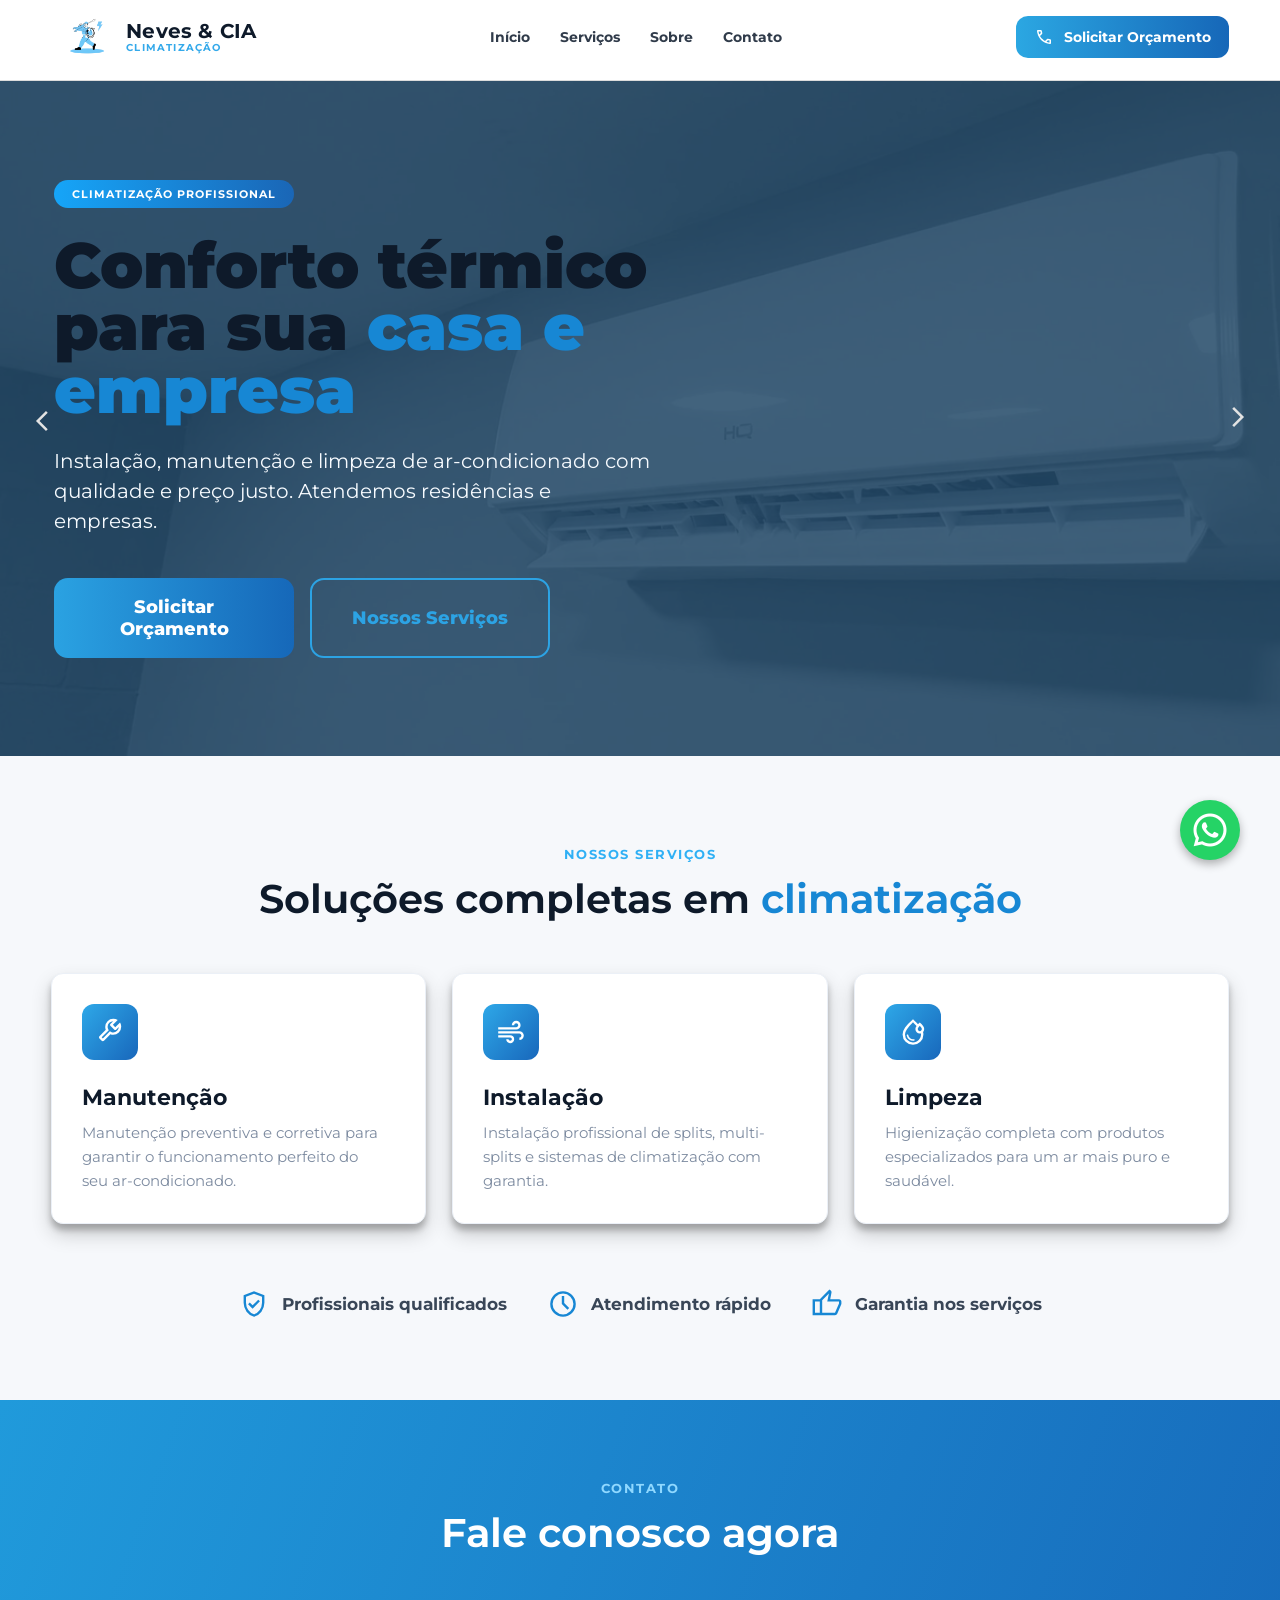
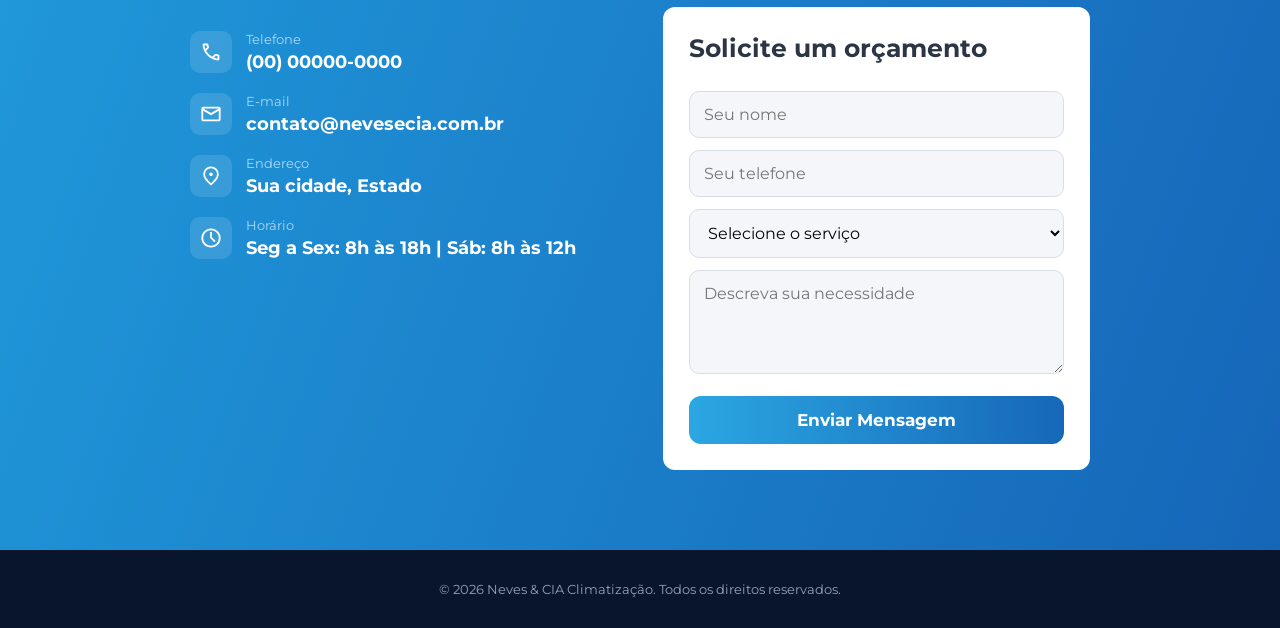
==== commit 255b2c7f: "fazendo algumas mudanças no hero" ====
--- a/index.html
+++ b/index.html
@@ -42,21 +42,56 @@
 
     <main>
         <section id="inicio" class="hero">
+
+            <div class="hero-bg"></div>
+            <div class="hero-bg"></div>
+
+            <div class="button-pass" id="rigtbtp" onclick="btnRgth()">
+                <svg xmlns="http://www.w3.org/2000/svg" height="24px" viewBox="0 -960 960 960" width="24px"
+                    fill="#e3e3e3">
+                    <path d="m321-80-71-71 329-329-329-329 71-71 400 400L321-80Z" />
+                </svg>
+            </div>
+
             <div class="hero-bg-angle" aria-hidden="true"></div>
+
             <div class="container hero-content reveal">
                 <div class="hero-copy">
                     <span class="hero-chip">CLIMATIZAÇÃO PROFISSIONAL</span>
-                    <h1>Conforto térmico<br>para sua <span>casa e<br>empresa</span></h1>
-                    <p>Instalação, manutenção e limpeza de ar-condicionado com qualidade e preço justo. Atendemos
-                        residências e empresas.</p>
+
+                    <h1>
+                        Conforto térmico<br>
+                        para sua <span>casa e<br>empresa</span>
+                    </h1>
+
+                    <p>
+                        Instalação, manutenção e limpeza de ar-condicionado
+                        com qualidade e preço justo. Atendemos residências e empresas.
+                    </p>
+
                     <div class="hero-actions">
-                        <a href="#contato" class="btn btn-primary">Solicitar Orçamento</a>
-                        <a href="#servicos" class="btn btn-ghost">Nossos Serviços</a>
-                    </div>
-                </div>
-
-                <img src="/img/Gemini_Generated_Image_2dxloe2dxloe2dxl.png" alt="">
-            </div>
+                        <a href="#contato" class="btn btn-primary">
+                            Solicitar Orçamento
+                        </a>
+
+                        <a href="#servicos" class="btn btn-ghost">
+                            Nossos Serviços
+                        </a>
+                    </div>
+                </div>
+            </div>
+
+            <div class="button-pass" id="leftbtp" onclick="btnLft()">
+                <svg xmlns="http://www.w3.org/2000/svg" height="24px" viewBox="0 -960 960 960" width="24px"
+                    fill="#e3e3e3">
+                    <path d="m321-80-71-71 329-329-329-329 71-71 400 400L321-80Z" />
+                </svg>
+            </div>
+
+        </section>
+
+        <section class="sobre">
+            
         </section>
 
         <section id="servicos" class="services">
@@ -98,23 +133,22 @@
                 </div>
 
                 <div id="sobre" class="features-row">
-
-                    <div>
-                        <span><svg xmlns="http://www.w3.org/2000/svg" height="20px" viewBox="0 -960 960 960" width="20px"
-                            fill="#1787d4">
-                            <path
-                                d="m438-339 220-221-51-51-169 170-85-85-51 51 136 136Zm42 243q-135-33-223.5-152.84Q168-368.69 168-515v-229l312-120 312 120v229q0 146.31-88.5 266.16Q615-129 480-96Zm0-75q104-32.25 172-129t68-215v-180l-240-92-240 92v180q0 118.25 68 215t172 129Zm0-308Z" />
-                        </svg> Profissionais qualificados</span>
-                    <span><svg xmlns="http://www.w3.org/2000/svg" height="20px" viewBox="0 -960 960 960" width="20px"
-                            fill="#1787d4">
-                            <path
-                                d="m614-310 51-51-149-149v-210h-72v240l170 170ZM480-96q-79.38 0-149.19-30T208.5-208.5Q156-261 126-330.96t-30-149.5Q96-560 126-630q30-70 82.5-122t122.46-82q69.96-30 149.5-30t149.55 30.24q70 30.24 121.79 82.08 51.78 51.84 81.99 121.92Q864-559.68 864-480q0 79.38-30 149.19T752-208.5Q700-156 629.87-126T480-96Zm0-384Zm.48 312q129.47 0 220.5-91.5Q792-351 792-480.48q0-129.47-91.02-220.5Q609.95-792 480.48-792 351-792 259.5-700.98 168-609.95 168-480.48 168-351 259.5-259.5T480.48-168Z" />
-                        </svg> Atendimento rápido</span>
-                    <span><svg xmlns="http://www.w3.org/2000/svg" height="20px" viewBox="0 -960 960 960" width="20px"
-                            fill="#1787d4">
-                            <path
-                                d="M720-144H264v-480l288-288 32 22q17 12 26 30.5t5 38.5l-1 5-38 192h264q30 0 51 21t21 51v57q0 8-1.5 14.5T906-467L786.93-187.8Q778-168 760-156t-40 12Zm-384-72h384l120-279v-57H488l49-243-201 201v378Zm0-378v378-378Zm-72-30v72H120v336h144v72H48v-480h216Z" />
-                        </svg> Garantia nos serviços</span>
+                    <div class="features-row1">
+                        <span><svg xmlns="http://www.w3.org/2000/svg" height="20px" viewBox="0 -960 960 960"
+                                width="20px" fill="#1787d4">
+                                <path
+                                    d="m438-339 220-221-51-51-169 170-85-85-51 51 136 136Zm42 243q-135-33-223.5-152.84Q168-368.69 168-515v-229l312-120 312 120v229q0 146.31-88.5 266.16Q615-129 480-96Zm0-75q104-32.25 172-129t68-215v-180l-240-92-240 92v180q0 118.25 68 215t172 129Zm0-308Z" />
+                            </svg> Profissionais qualificados</span>
+                        <span><svg xmlns="http://www.w3.org/2000/svg" height="20px" viewBox="0 -960 960 960"
+                                width="20px" fill="#1787d4">
+                                <path
+                                    d="m614-310 51-51-149-149v-210h-72v240l170 170ZM480-96q-79.38 0-149.19-30T208.5-208.5Q156-261 126-330.96t-30-149.5Q96-560 126-630q30-70 82.5-122t122.46-82q69.96-30 149.5-30t149.55 30.24q70 30.24 121.79 82.08 51.78 51.84 81.99 121.92Q864-559.68 864-480q0 79.38-30 149.19T752-208.5Q700-156 629.87-126T480-96Zm0-384Zm.48 312q129.47 0 220.5-91.5Q792-351 792-480.48q0-129.47-91.02-220.5Q609.95-792 480.48-792 351-792 259.5-700.98 168-609.95 168-480.48 168-351 259.5-259.5T480.48-168Z" />
+                            </svg> Atendimento rápido</span>
+                        <span><svg xmlns="http://www.w3.org/2000/svg" height="20px" viewBox="0 -960 960 960"
+                                width="20px" fill="#1787d4">
+                                <path
+                                    d="M720-144H264v-480l288-288 32 22q17 12 26 30.5t5 38.5l-1 5-38 192h264q30 0 51 21t21 51v57q0 8-1.5 14.5T906-467L786.93-187.8Q778-168 760-156t-40 12Zm-384-72h384l120-279v-57H488l49-243-201 201v378Zm0-378v378-378Zm-72-30v72H120v336h144v72H48v-480h216Z" />
+                            </svg> Garantia nos serviços</span>
                     </div>
                 </div>
             </div>
--- a/css/style.css
+++ b/css/style.css
@@ -141,36 +141,47 @@
 .hero {
     position: relative;
     overflow: hidden;
-    background: var(--bg-light);
-    min-height: 85vh;
+    min-height: 75vh;
     display: flex;
     align-items: center;
-}
-
-.hero-bg-angle {
+    z-index: 1;
+}
+
+.hero-bg{
+    position:absolute;
+    inset:0;
+    background-size:cover;
+    background-position:center;
+    background-repeat:no-repeat;
+    opacity:0;
+    transition:opacity 0.8s ease;
+    z-index:-2;
+}
+
+.hero-bg:first-child{
+    opacity:1;
+}
+
+/* O Filtro */
+.hero::before {
+    content: "";
     position: absolute;
     inset: 0;
-    background: linear-gradient(107deg, transparent 57%, #d7e7f5 57%);
+    background: rgba(33, 72, 103, 0.85);
+    z-index: -1;
 }
 
 .hero-content {
-    display: grid;
-    grid-template-columns: 1.2fr 0.8fr; /* Dá um pouco mais de espaço para o texto */
-    align-items: center;
-    gap: 20px;
-    padding: 72px 0;
-    position: relative;
-    z-index: 1;
-}
-
-/* Remova o margin-left fixo que está causando o erro */
+    z-index: 2; /* Garante que o texto fique acima do filtro */
+}
+/* 
 .hero-content img {
-    width: 100%; /* Faz a imagem ser responsiva ao tamanho da coluna */
-    max-width: 450px; /* Define um limite máximo */
+    width: 100%; 
+    max-width: 450px; 
     height: auto;
-    border-radius: 20px; /* Opcional: para suavizar as bordas */
+    border-radius: 20px; 
     box-shadow: rgba(0, 0, 0, 0.35) 0px 5px 15px;
-    justify-self: center; /* Centraliza a imagem na coluna dela */
+    justify-self: center; 
     animation: drift1 1s ease-in-out 1;
 }
 
@@ -183,7 +194,7 @@
     100% {
         transform: translateX(0);
     }
-}
+} */
 
 .hero-copy {
     max-width: 900px;
@@ -229,7 +240,7 @@
     margin: 0;
     font-size: 20px;
     line-height: 1.5;
-    color: var(--text-muted);
+    color: var(--bg-card);
     max-width: 600px;
 }
 
@@ -242,6 +253,7 @@
     flex-wrap: wrap;
     /* Permite quebrar linha se o espaço acabar */
 }
+
 
 .btn {
     display: inline-flex;
@@ -269,10 +281,11 @@
 }
 
 .btn-ghost {
-    color: var(--blue);
+    color: #2ca3e4;
     border: 2px solid #2ca3e4;
     background: transparent;
     transition: all 0.3s ease;
+
 }
 
 .btn-ghost:hover {
@@ -281,6 +294,25 @@
     background: #2ca3e4;
 }
 
+
+.button-pass{
+    position:relative;
+    z-index:3;
+    cursor:pointer;
+}
+
+.button-pass svg:hover {
+    transform: scale(1.5);
+}
+
+#rigtbtp {
+    transform: rotate(180deg);
+    margin-left: 30px;
+}
+
+#leftbtp {
+    margin-right: 30px;
+}
 /* ==== service ==== */
 .services {
     background: #f6f8fb;
@@ -362,28 +394,28 @@
     width: 300px;
 }
 
-.features-row {
+.features-row1 {
     margin-top: 64px;
     display: flex;
-    justify-content: center;
+    justify-content: center; 
     align-items: center;
-    gap: 60px;
-    flex-wrap: wrap;
+    gap: 40px; 
+    width: 100%;
+}
+
+.features-row1 span {
+    display: flex;       /* ESSENCIAL: Ativa o flex no span para alinhar ícone + texto */
+    align-items: center; /* Centraliza verticalmente o ícone com o texto */
+    gap: 12px;           /* Espaço entre o ícone SVG e o texto */
     font-size: 17px;
     font-weight: 700;
     color: #394657;
 }
 
-.features-row span {
-    display: flex;
-
-    align-items: center;
-    gap: 10px;
-}
-
-.features-row span svg {
+.features-row1 span svg {
     width: 32px;
     height: 32px;
+    flex-shrink: 0;      /* Impede o ícone de amassar */
 }
 
 .contact {
@@ -673,9 +705,8 @@
         margin: 0 auto;
     }
 
-    .features-row {
+    .features-row1 {
         display: flex;
-        flex-direction: column;
         align-items: center;
         gap: 20px;
     }
@@ -716,7 +747,12 @@
         /* Limita para não ficar gigante em telas largas */
     }
 }
-
+@media (max-width: 900px) {
+    .features-row1 {
+        flex-direction: column;
+    }
+}
+ 
 @media (max-width: 980px) {
 
     /* 1. Botões do Hero: Empilhar e centralizar */
@@ -790,7 +826,7 @@
         width: 92vw;
     }
 
-    .features-row span {
+    .features-row1 span {
         margin-top: 20px;
     }
 
@@ -801,4 +837,5 @@
         display: flex;
         flex-direction: column;
     }
-}+}
+
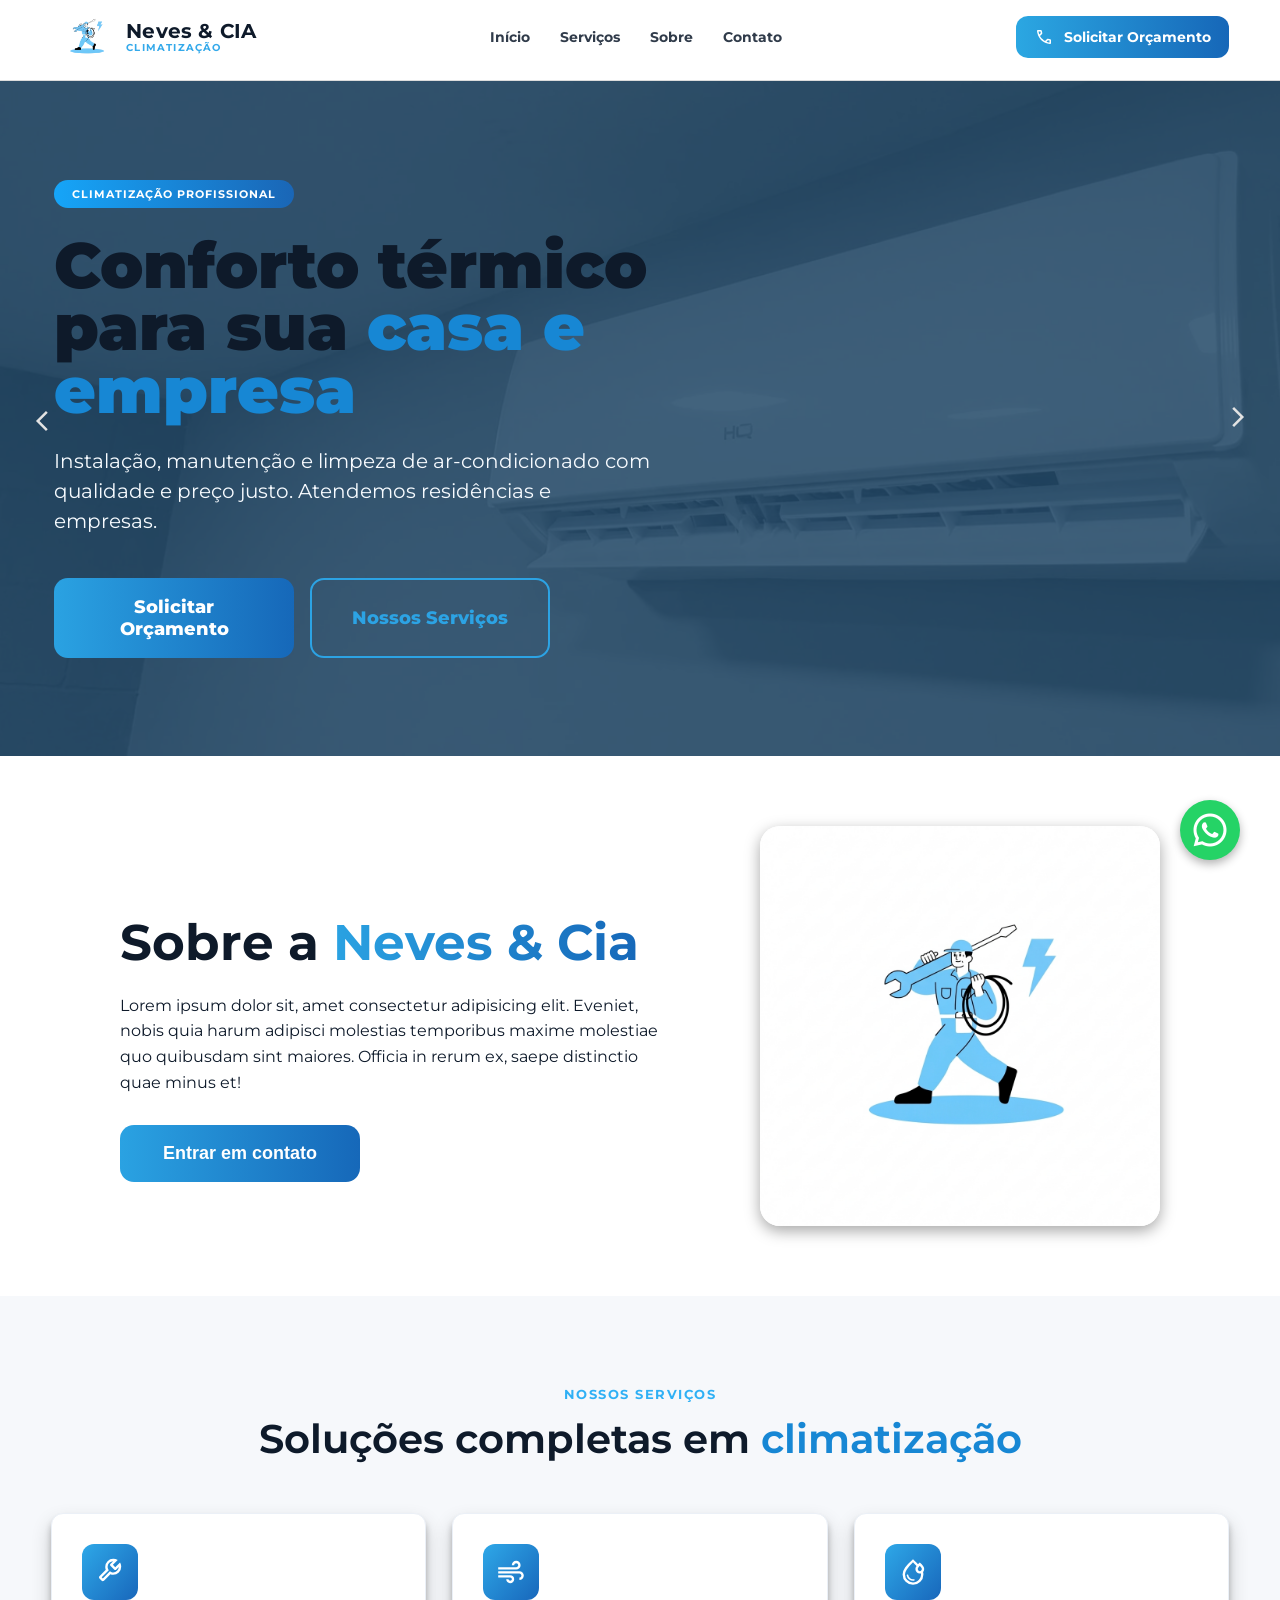
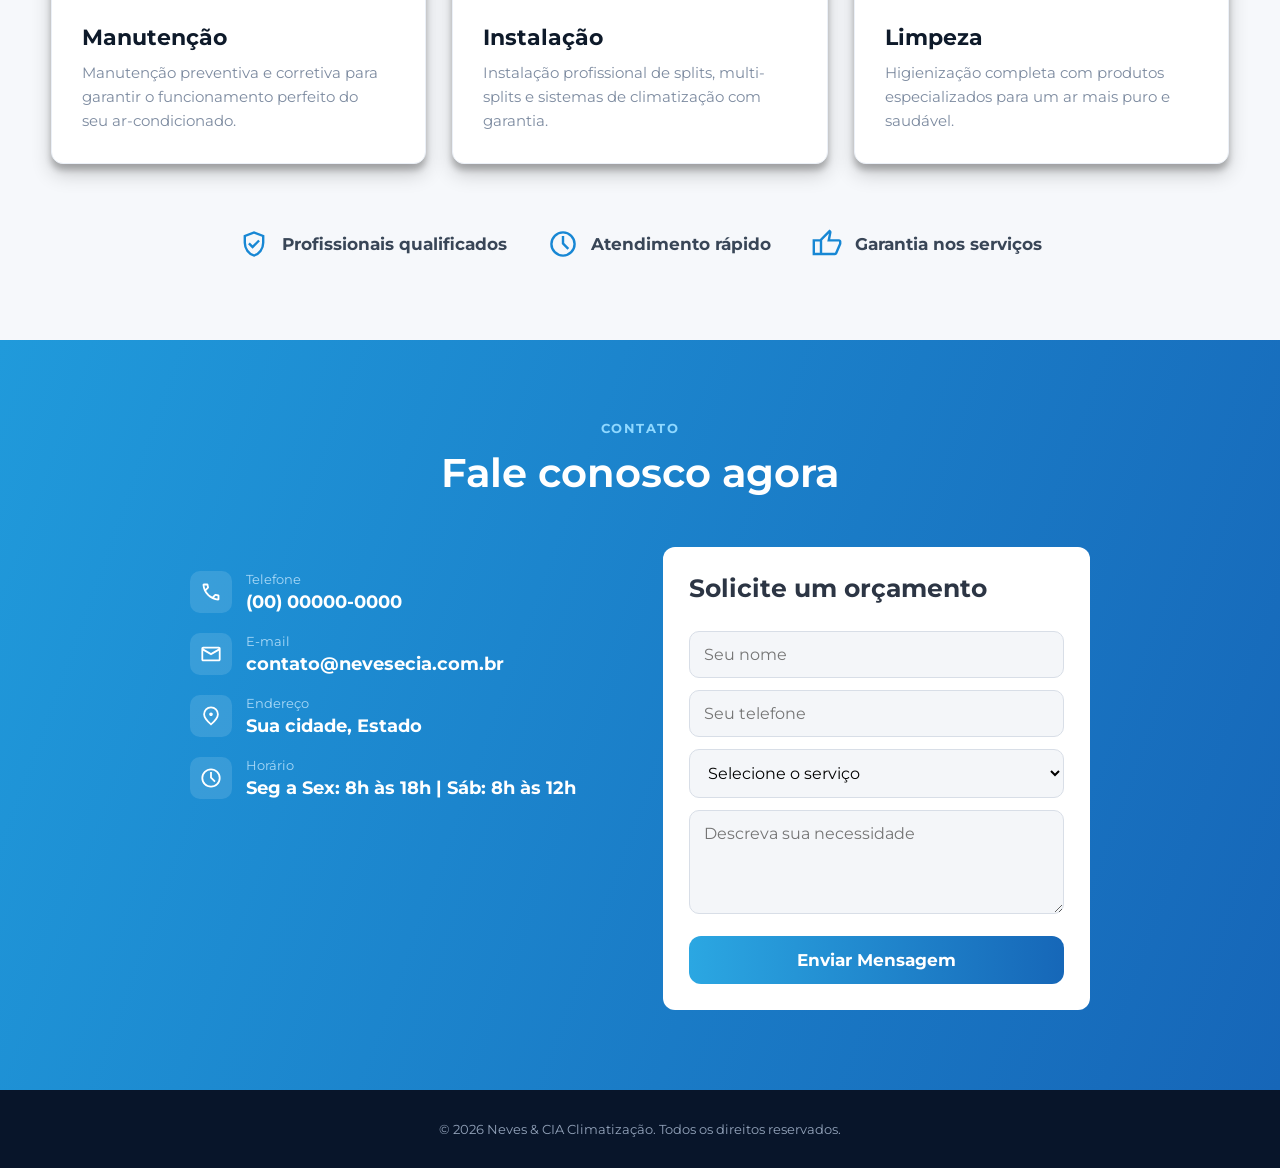
==== commit b4f9a2c7: "fazendo o sobre a agora indo para o comentarios" ====
--- a/index.html
+++ b/index.html
@@ -91,7 +91,17 @@
         </section>
 
         <section class="sobre">
-            
+            <div class="container-sobre reveal">
+                <div class="cont-sobre">
+                    <h1>Sobre a <span class="decoration-text">Neves & Cia</span></h1>
+                    <p>
+                        Lorem ipsum dolor sit, amet consectetur adipisicing elit. Eveniet, nobis quia harum adipisci molestias temporibus maxime molestiae quo quibusdam sint maiores. Officia in rerum ex, saepe distinctio quae minus et!
+                    </p>
+                    <button class="btn btn-primary">Entrar em contato</button>
+                </div>
+
+                <img src="/img/Gemini_Generated_Image_2dxloe2dxloe2dxl.png" alt="img-logo-empresa-2">
+            </div>
         </section>
 
         <section id="servicos" class="services">
--- a/css/style.css
+++ b/css/style.css
@@ -51,6 +51,22 @@
 .container-contact {
     width: min(900px, 92vw);
     margin: 0 auto;
+}
+
+
+.decoration-text {
+    background: linear-gradient(90deg, #2aa2e2, #1668b9);
+    
+    /* Faz o background ser cortado no formato das letras */
+    -webkit-background-clip: text;
+    background-clip: text;
+
+    /* Torna o texto transparente para que o fundo apareça */
+    -webkit-text-fill-color: transparent;
+    color: transparent; 
+
+    /* Opcional: Garante que o gradiente não se repita se o texto for longo */
+    display: inline-block;
 }
 
 
@@ -254,7 +270,7 @@
     /* Permite quebrar linha se o espaço acabar */
 }
 
-
+/* button gerais */
 .btn {
     display: inline-flex;
     align-items: center;
@@ -312,6 +328,73 @@
 
 #leftbtp {
     margin-right: 30px;
+}
+
+/* === sobre ==== */
+.container-sobre {
+    display: flex;
+    justify-content: center;
+    align-items: center;
+    min-height: 60vh; /* Mudado de height para min-height para evitar corte de conteúdo */
+    gap: 40px; /* Reduzi o gap para caber melhor em telas médias */
+    padding: 60px 0;
+}
+
+.container-sobre img {
+    width: 100%;
+    max-width: 400px; /* Mantém o limite, mas permite diminuir */
+    height: auto; /* Importante para não distorcer */
+    aspect-ratio: 1 / 1; /* Garante que continue quadrado */
+    object-fit: cover;
+    box-shadow: rgba(0, 0, 0, 0.35) 0px 5px 15px;
+    border-radius: 20px; /* Adicionei para combinar com o estilo moderno */
+}
+
+
+
+.cont-sobre {
+    width: 100%; /* Ocupa o espaço disponível */
+    max-width: 600px; /* Limite máximo para desktop */
+}
+
+.cont-sobre h1 {
+    font-size: clamp(32px, 5vw, 50px); /* Fonte fluida */
+    margin-bottom: 20px;
+}
+
+.cont-sobre p {
+    width: 100%; /* Removido os 500px fixos */
+    max-width: 550px;
+    line-height: 1.6;
+    margin-bottom: 30px;
+}
+.cont-sobre .btn {
+    border: none;
+}
+/* ==== AJUSTE NA MEDIA QUERY (980px) ==== */
+
+@media(max-width: 980px) {
+    .container-sobre {
+        flex-direction: column-reverse; 
+        text-align: center; /* Centraliza o texto no mobile */
+        gap: 40px;
+        height: auto;
+    }
+
+    .cont-sobre {
+        display: flex;
+        flex-direction: column;
+        align-items: center; /* Centraliza o botão e textos */
+    }
+
+    .cont-sobre p {
+        width: 350px;
+        margin: 0 auto 30px; /* Centraliza o parágrafo */
+    }
+
+    .container-sobre img {
+        max-width: 320px; /* Um pouco menor no mobile */
+    }
 }
 /* ==== service ==== */
 .services {
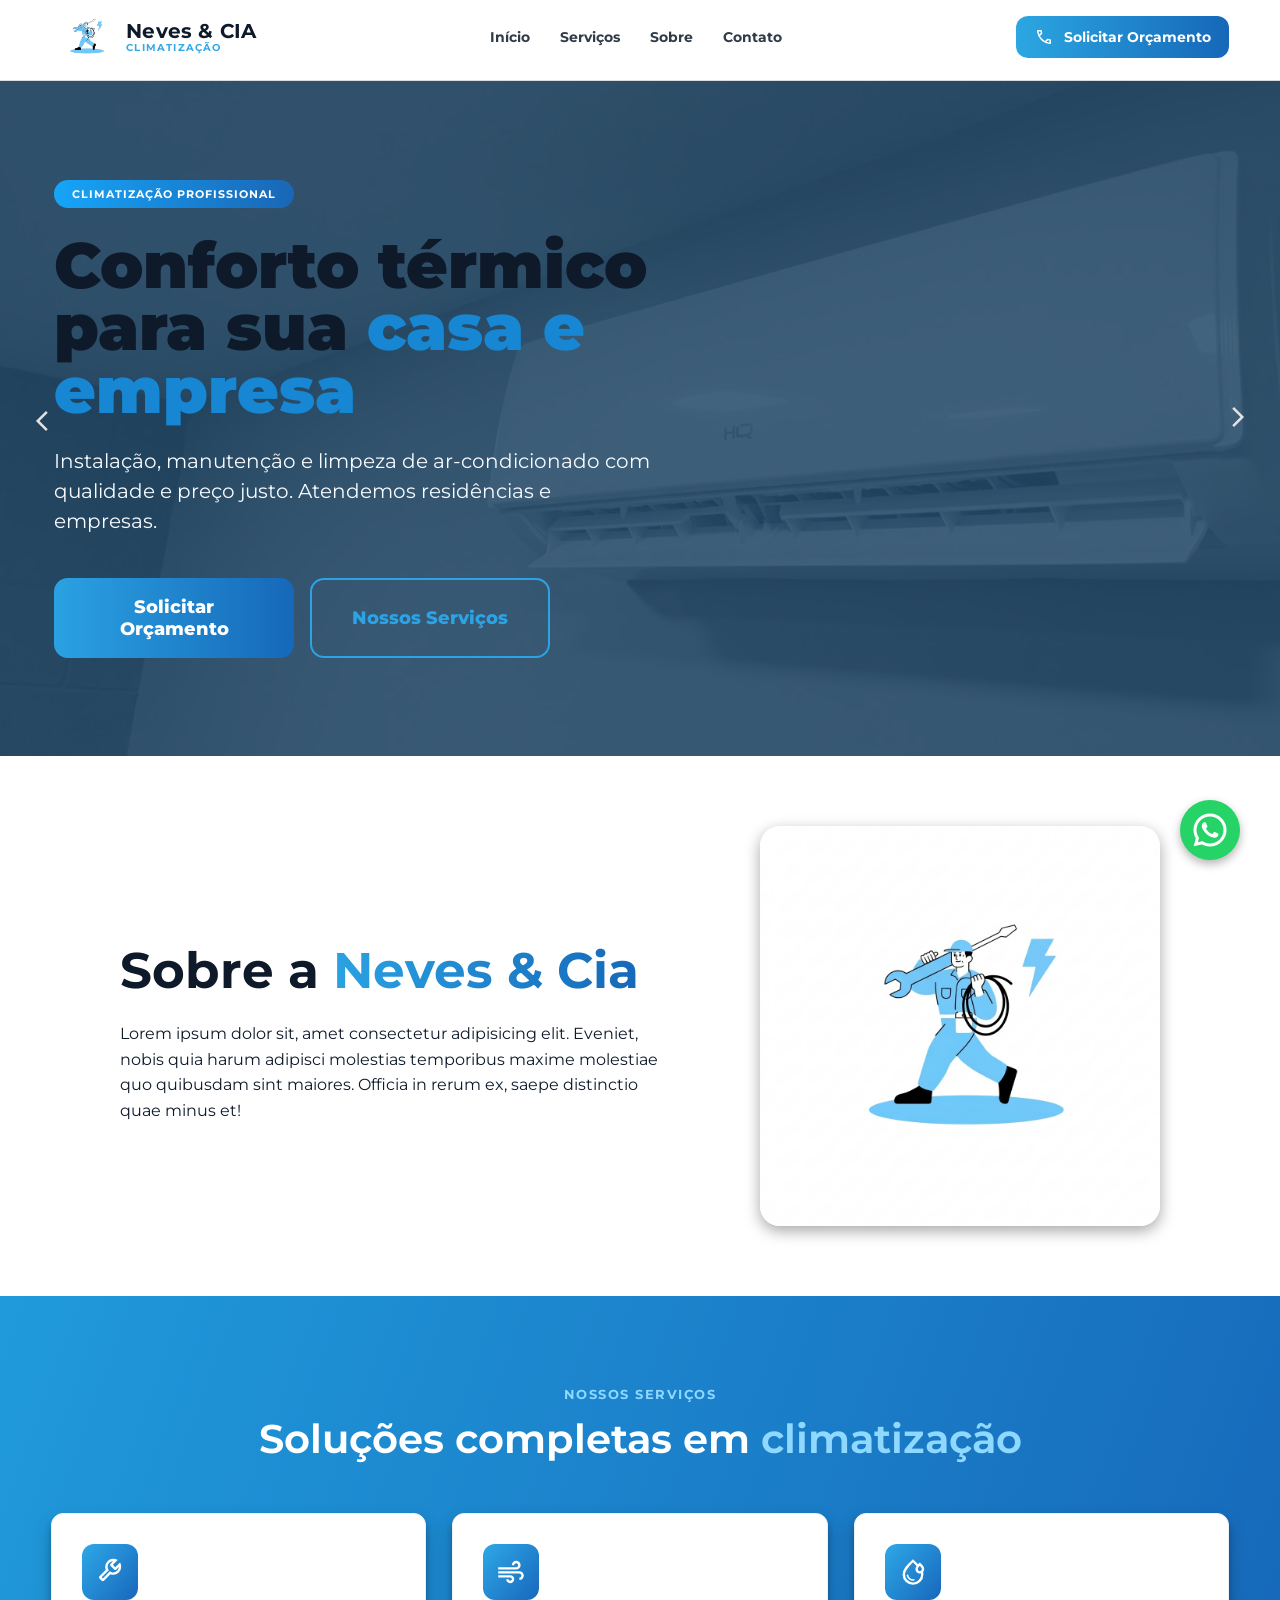
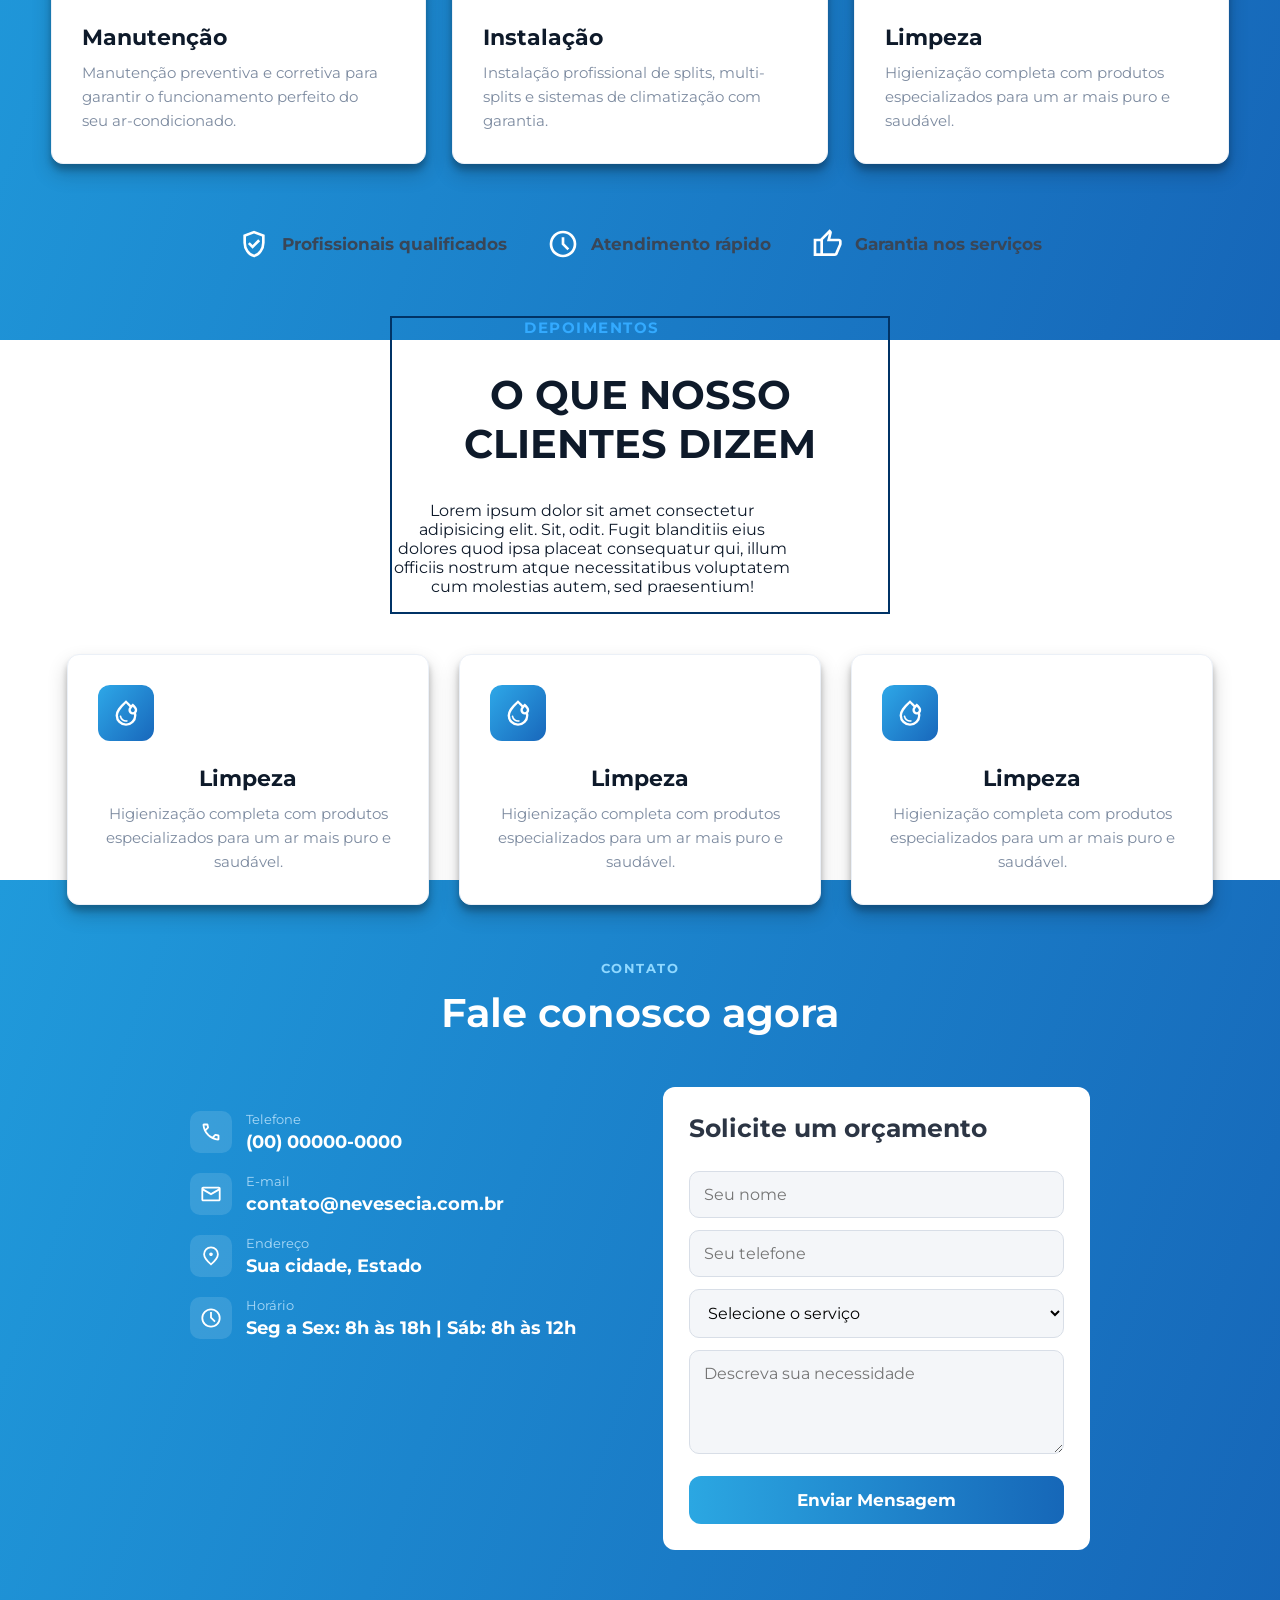
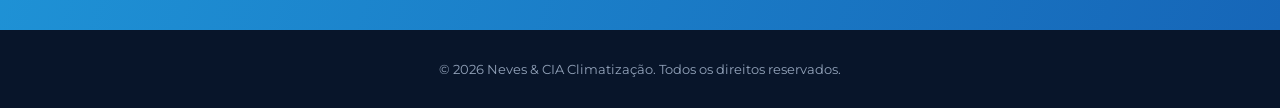
==== commit a9ad62ed: "tentando arrumar alguams partes do depoimento dos clientes, mais está bugado" ====
--- a/index.html
+++ b/index.html
@@ -95,9 +95,10 @@
                 <div class="cont-sobre">
                     <h1>Sobre a <span class="decoration-text">Neves & Cia</span></h1>
                     <p>
-                        Lorem ipsum dolor sit, amet consectetur adipisicing elit. Eveniet, nobis quia harum adipisci molestias temporibus maxime molestiae quo quibusdam sint maiores. Officia in rerum ex, saepe distinctio quae minus et!
+                        Lorem ipsum dolor sit, amet consectetur adipisicing elit. Eveniet, nobis quia harum adipisci
+                        molestias temporibus maxime molestiae quo quibusdam sint maiores. Officia in rerum ex, saepe
+                        distinctio quae minus et!
                     </p>
-                    <button class="btn btn-primary">Entrar em contato</button>
                 </div>
 
                 <img src="/img/Gemini_Generated_Image_2dxloe2dxloe2dxl.png" alt="img-logo-empresa-2">
@@ -106,7 +107,7 @@
 
         <section id="servicos" class="services">
             <div class="container reveal">
-                <p class="section-kicker">NOSSOS SERVIÇOS</p>
+                <p class="section-kicker light">NOSSOS SERVIÇOS</p>
                 <h2>Soluções completas em <span>climatização</span></h2>
 
                 <div class="service-grid">
@@ -144,24 +145,81 @@
 
                 <div id="sobre" class="features-row">
                     <div class="features-row1">
-                        <span><svg xmlns="http://www.w3.org/2000/svg" height="20px" viewBox="0 -960 960 960"
-                                width="20px" fill="#1787d4">
-                                <path
-                                    d="m438-339 220-221-51-51-169 170-85-85-51 51 136 136Zm42 243q-135-33-223.5-152.84Q168-368.69 168-515v-229l312-120 312 120v229q0 146.31-88.5 266.16Q615-129 480-96Zm0-75q104-32.25 172-129t68-215v-180l-240-92-240 92v180q0 118.25 68 215t172 129Zm0-308Z" />
-                            </svg> Profissionais qualificados</span>
-                        <span><svg xmlns="http://www.w3.org/2000/svg" height="20px" viewBox="0 -960 960 960"
-                                width="20px" fill="#1787d4">
-                                <path
-                                    d="m614-310 51-51-149-149v-210h-72v240l170 170ZM480-96q-79.38 0-149.19-30T208.5-208.5Q156-261 126-330.96t-30-149.5Q96-560 126-630q30-70 82.5-122t122.46-82q69.96-30 149.5-30t149.55 30.24q70 30.24 121.79 82.08 51.78 51.84 81.99 121.92Q864-559.68 864-480q0 79.38-30 149.19T752-208.5Q700-156 629.87-126T480-96Zm0-384Zm.48 312q129.47 0 220.5-91.5Q792-351 792-480.48q0-129.47-91.02-220.5Q609.95-792 480.48-792 351-792 259.5-700.98 168-609.95 168-480.48 168-351 259.5-259.5T480.48-168Z" />
-                            </svg> Atendimento rápido</span>
-                        <span><svg xmlns="http://www.w3.org/2000/svg" height="20px" viewBox="0 -960 960 960"
-                                width="20px" fill="#1787d4">
-                                <path
-                                    d="M720-144H264v-480l288-288 32 22q17 12 26 30.5t5 38.5l-1 5-38 192h264q30 0 51 21t21 51v57q0 8-1.5 14.5T906-467L786.93-187.8Q778-168 760-156t-40 12Zm-384-72h384l120-279v-57H488l49-243-201 201v378Zm0-378v378-378Zm-72-30v72H120v336h144v72H48v-480h216Z" />
-                            </svg> Garantia nos serviços</span>
+                        <span><svg xmlns="http://www.w3.org/2000/svg" height="24px" viewBox="0 -960 960 960"
+                                width="24px" fill="#FFFFFF">
+                                <path
+                                    d="m438-338 226-226-57-57-169 169-84-84-57 57 141 141Zm42 258q-139-35-229.5-159.5T160-516v-244l320-120 320 120v244q0 152-90.5 276.5T480-80Zm0-84q104-33 172-132t68-220v-189l-240-90-240 90v189q0 121 68 220t172 132Zm0-316Z" />
+                            </svg>
+                            <path
+                                d="m438-339 220-221-51-51-169 170-85-85-51 51 136 136Zm42 243q-135-33-223.5-152.84Q168-368.69 168-515v-229l312-120 312 120v229q0 146.31-88.5 266.16Q615-129 480-96Zm0-75q104-32.25 172-129t68-215v-180l-240-92-240 92v180q0 118.25 68 215t172 129Zm0-308Z" />
+                            </svg> Profissionais qualificados
+                        </span>
+                        <span><svg xmlns="http://www.w3.org/2000/svg" height="24px" viewBox="0 -960 960 960"
+                                width="24px" fill="#FFFFFF">
+                                <path
+                                    d="m612-292 56-56-148-148v-184h-80v216l172 172ZM480-80q-83 0-156-31.5T197-197q-54-54-85.5-127T80-480q0-83 31.5-156T197-763q54-54 127-85.5T480-880q83 0 156 31.5T763-763q54 54 85.5 127T880-480q0 83-31.5 156T763-197q-54 54-127 85.5T480-80Zm0-400Zm0 320q133 0 226.5-93.5T800-480q0-133-93.5-226.5T480-800q-133 0-226.5 93.5T160-480q0 133 93.5 226.5T480-160Z" />
+                            </svg>
+                            <path
+                                d="m614-310 51-51-149-149v-210h-72v240l170 170ZM480-96q-79.38 0-149.19-30T208.5-208.5Q156-261 126-330.96t-30-149.5Q96-560 126-630q30-70 82.5-122t122.46-82q69.96-30 149.5-30t149.55 30.24q70 30.24 121.79 82.08 51.78 51.84 81.99 121.92Q864-559.68 864-480q0 79.38-30 149.19T752-208.5Q700-156 629.87-126T480-96Zm0-384Zm.48 312q129.47 0 220.5-91.5Q792-351 792-480.48q0-129.47-91.02-220.5Q609.95-792 480.48-792 351-792 259.5-700.98 168-609.95 168-480.48 168-351 259.5-259.5T480.48-168Z" />
+                            </svg> Atendimento rápido
+                        </span>
+                        <span><svg xmlns="http://www.w3.org/2000/svg" height="24px" viewBox="0 -960 960 960"
+                                width="24px" fill="#FFFFFF">
+                                <path
+                                    d="M720-120H280v-520l280-280 50 50q7 7 11.5 19t4.5 23v14l-44 174h258q32 0 56 24t24 56v80q0 7-2 15t-4 15L794-168q-9 20-30 34t-44 14Zm-360-80h360l120-280v-80H480l54-220-174 174v406Zm0-406v406-406Zm-80-34v80H160v360h120v80H80v-520h200Z" />
+                            </svg>
+                            <path
+                                d="M720-144H264v-480l288-288 32 22q17 12 26 30.5t5 38.5l-1 5-38 192h264q30 0 51 21t21 51v57q0 8-1.5 14.5T906-467L786.93-187.8Q778-168 760-156t-40 12Zm-384-72h384l120-279v-57H488l49-243-201 201v378Zm0-378v378-378Zm-72-30v72H120v336h144v72H48v-480h216Z" />
+                            </svg> Garantia nos serviços
+                        </span>
                     </div>
                 </div>
             </div>
+        </section>
+
+        <section class="contain-depoimentos">
+            <div class="block-contaim-1">
+                <p class="section-kicker-1 ">DEPOIMENTOS</p>
+                <h1>O QUE NOSSO CLIENTES DIZEM</h1>
+                <p>Lorem ipsum dolor sit amet consectetur adipisicing elit. Sit, odit. Fugit blanditiis eius dolores
+                    quod ipsa placeat consequatur qui, illum officiis nostrum atque necessitatibus voluptatem cum
+                    molestias autem, sed praesentium!</p>
+            </div>
+            <div class="contains-dep">
+                <div class="block-contaim-2">
+
+                    <article class="service-card">
+                        <div class="icon-box"><svg xmlns="http://www.w3.org/2000/svg" height="20px"
+                                viewBox="0 -960 960 960" width="20px" fill="#FFFFFF">
+                                <path
+                                    d="M478-469Zm206-299q66 57 99 106.5t33 91.93q0 56.57-38 97.07-38 40.5-94 40.5t-94-40.5q-38-40.5-38-97.56Q552-610 586-661t98-107Zm0 99q-26 29-43 56t-17 43.4q0 26.05 17 45.82Q658-504 684-504t43-19.78q17-19.77 17-45.82 0-16.4-17-43.9T684-669ZM480-96q-130 0-221-91t-91-221q0-97 74.5-205T480-864q57 51 101.5 96t79.5 87q-5 8-20.5 31.5T620-618q-27-32-61.5-69.5T480-769Q348-638 294-557t-54 149.13Q240-308 310-238t170 70q50 0 93.5-19t76-51.5Q682-271 701-315t19-93q0-17-3-33t-9-34q7.99-4.61 31.5-17.5 23.51-12.89 31.5-17.5 11 27 16 52t5 50.06Q792-278 701-187T480-96Zm28-122q8.28-.8 14.14-7.56 5.86-6.76 5.86-16.3 0-11.14-8-18.14t-19-5q-58 8-106.5-27T337-387q-1-9-7.68-15T314-408q-11 0-18.5 8t-5.5 19q11 78 74 126t144 37Zm176-369Z" />
+                            </svg></div>
+                        <h3>Limpeza</h3>
+                        <p>Higienização completa com produtos especializados para um ar mais puro e saudável.</p>
+                    </article>
+
+                    <article class="service-card">
+                        <div class="icon-box"><svg xmlns="http://www.w3.org/2000/svg" height="20px"
+                                viewBox="0 -960 960 960" width="20px" fill="#FFFFFF">
+                                <path
+                                    d="M478-469Zm206-299q66 57 99 106.5t33 91.93q0 56.57-38 97.07-38 40.5-94 40.5t-94-40.5q-38-40.5-38-97.56Q552-610 586-661t98-107Zm0 99q-26 29-43 56t-17 43.4q0 26.05 17 45.82Q658-504 684-504t43-19.78q17-19.77 17-45.82 0-16.4-17-43.9T684-669ZM480-96q-130 0-221-91t-91-221q0-97 74.5-205T480-864q57 51 101.5 96t79.5 87q-5 8-20.5 31.5T620-618q-27-32-61.5-69.5T480-769Q348-638 294-557t-54 149.13Q240-308 310-238t170 70q50 0 93.5-19t76-51.5Q682-271 701-315t19-93q0-17-3-33t-9-34q7.99-4.61 31.5-17.5 23.51-12.89 31.5-17.5 11 27 16 52t5 50.06Q792-278 701-187T480-96Zm28-122q8.28-.8 14.14-7.56 5.86-6.76 5.86-16.3 0-11.14-8-18.14t-19-5q-58 8-106.5-27T337-387q-1-9-7.68-15T314-408q-11 0-18.5 8t-5.5 19q11 78 74 126t144 37Zm176-369Z" />
+                            </svg></div>
+                        <h3>Limpeza</h3>
+                        <p>Higienização completa com produtos especializados para um ar mais puro e saudável.</p>
+                    </article>
+
+                    <article class="service-card">
+                        <div class="icon-box"><svg xmlns="http://www.w3.org/2000/svg" height="20px"
+                                viewBox="0 -960 960 960" width="20px" fill="#FFFFFF">
+                                <path
+                                    d="M478-469Zm206-299q66 57 99 106.5t33 91.93q0 56.57-38 97.07-38 40.5-94 40.5t-94-40.5q-38-40.5-38-97.56Q552-610 586-661t98-107Zm0 99q-26 29-43 56t-17 43.4q0 26.05 17 45.82Q658-504 684-504t43-19.78q17-19.77 17-45.82 0-16.4-17-43.9T684-669ZM480-96q-130 0-221-91t-91-221q0-97 74.5-205T480-864q57 51 101.5 96t79.5 87q-5 8-20.5 31.5T620-618q-27-32-61.5-69.5T480-769Q348-638 294-557t-54 149.13Q240-308 310-238t170 70q50 0 93.5-19t76-51.5Q682-271 701-315t19-93q0-17-3-33t-9-34q7.99-4.61 31.5-17.5 23.51-12.89 31.5-17.5 11 27 16 52t5 50.06Q792-278 701-187T480-96Zm28-122q8.28-.8 14.14-7.56 5.86-6.76 5.86-16.3 0-11.14-8-18.14t-19-5q-58 8-106.5-27T337-387q-1-9-7.68-15T314-408q-11 0-18.5 8t-5.5 19q11 78 74 126t144 37Zm176-369Z" />
+                            </svg></div>
+                        <h3>Limpeza</h3>
+                        <p>Higienização completa com produtos especializados para um ar mais puro e saudável.</p>
+                    </article>
+                </div>
+            </div>
+
         </section>
 
         <section id="contato" class="contact">
--- a/css/style.css
+++ b/css/style.css
@@ -56,16 +56,10 @@
 
 .decoration-text {
     background: linear-gradient(90deg, #2aa2e2, #1668b9);
-    
-    /* Faz o background ser cortado no formato das letras */
     -webkit-background-clip: text;
     background-clip: text;
-
-    /* Torna o texto transparente para que o fundo apareça */
     -webkit-text-fill-color: transparent;
-    color: transparent; 
-
-    /* Opcional: Garante que o gradiente não se repita se o texto for longo */
+    color: transparent;
     display: inline-block;
 }
 
@@ -163,19 +157,19 @@
     z-index: 1;
 }
 
-.hero-bg{
-    position:absolute;
-    inset:0;
-    background-size:cover;
-    background-position:center;
-    background-repeat:no-repeat;
-    opacity:0;
-    transition:opacity 0.8s ease;
-    z-index:-2;
-}
-
-.hero-bg:first-child{
-    opacity:1;
+.hero-bg {
+    position: absolute;
+    inset: 0;
+    background-size: cover;
+    background-position: center;
+    background-repeat: no-repeat;
+    opacity: 0;
+    transition: opacity 0.8s ease;
+    z-index: -2;
+}
+
+.hero-bg:first-child {
+    opacity: 1;
 }
 
 /* O Filtro */
@@ -188,8 +182,10 @@
 }
 
 .hero-content {
-    z-index: 2; /* Garante que o texto fique acima do filtro */
-}
+    z-index: 2;
+    /* Garante que o texto fique acima do filtro */
+}
+
 /* 
 .hero-content img {
     width: 100%; 
@@ -222,6 +218,7 @@
         transform: translateX(-20px);
         opacity: 0;
     }
+
     100% {
         transform: translateX();
     }
@@ -311,10 +308,10 @@
 }
 
 
-.button-pass{
-    position:relative;
-    z-index:3;
-    cursor:pointer;
+.button-pass {
+    position: relative;
+    z-index: 3;
+    cursor: pointer;
 }
 
 .button-pass svg:hover {
@@ -335,48 +332,97 @@
     display: flex;
     justify-content: center;
     align-items: center;
-    min-height: 60vh; /* Mudado de height para min-height para evitar corte de conteúdo */
-    gap: 40px; /* Reduzi o gap para caber melhor em telas médias */
+    min-height: 60vh;
+    /* Mudado de height para min-height para evitar corte de conteúdo */
+    gap: 40px;
+    /* Reduzi o gap para caber melhor em telas médias */
     padding: 60px 0;
 }
 
 .container-sobre img {
     width: 100%;
-    max-width: 400px; /* Mantém o limite, mas permite diminuir */
-    height: auto; /* Importante para não distorcer */
-    aspect-ratio: 1 / 1; /* Garante que continue quadrado */
+    max-width: 400px;
+    /* Mantém o limite, mas permite diminuir */
+    height: auto;
+    /* Importante para não distorcer */
+    aspect-ratio: 1 / 1;
+    /* Garante que continue quadrado */
     object-fit: cover;
     box-shadow: rgba(0, 0, 0, 0.35) 0px 5px 15px;
-    border-radius: 20px; /* Adicionei para combinar com o estilo moderno */
-}
-
-
+    border-radius: 20px;
+    /* Adicionei para combinar com o estilo moderno */
+}
+
+/* === depoimentos === */
+.contain-depoimentos {
+    display: flex;
+    justify-content: center;
+    flex-direction: column;
+    align-items: center;
+    text-align: center;
+    height: 60vh;
+}
+
+.block-contaim-1 {
+    width: 500px;
+    margin-bottom: 40px;
+    border: #003366 2px solid ;
+}
+
+.block-contaim-1 h1 {
+    font-size: 40px;
+}
+
+.block-contaim-1 p {
+    width: 400px;
+}
+
+
+.block-contaim-2 {
+    display: flex;
+    gap: 30px; /* Espaçamento entre os cards */
+    justify-content: center;
+    width: 100%;
+}
 
 .cont-sobre {
-    width: 100%; /* Ocupa o espaço disponível */
-    max-width: 600px; /* Limite máximo para desktop */
+    width: 100%;
+    max-width: 600px;
 }
 
 .cont-sobre h1 {
-    font-size: clamp(32px, 5vw, 50px); /* Fonte fluida */
+    font-size: clamp(32px, 5vw, 50px);
     margin-bottom: 20px;
 }
 
 .cont-sobre p {
-    width: 100%; /* Removido os 500px fixos */
+    width: 100%;
     max-width: 550px;
     line-height: 1.6;
     margin-bottom: 30px;
 }
+
 .cont-sobre .btn {
     border: none;
 }
+
+.section-kicker-1 {
+    text-align: center;
+    margin: 0;
+    color: var(--azul-claro);
+    letter-spacing: 1.5px;
+    font-size: 15px;
+    font-weight: 700;
+}
+
+
 /* ==== AJUSTE NA MEDIA QUERY (980px) ==== */
 
 @media(max-width: 980px) {
     .container-sobre {
-        flex-direction: column-reverse; 
-        text-align: center; /* Centraliza o texto no mobile */
+        flex-direction: column-reverse;
+        text-align: center;
+        /* Centraliza o texto no mobile */
         gap: 40px;
         height: auto;
     }
@@ -384,28 +430,32 @@
     .cont-sobre {
         display: flex;
         flex-direction: column;
-        align-items: center; /* Centraliza o botão e textos */
+        align-items: center;
+        /* Centraliza o botão e textos */
     }
 
     .cont-sobre p {
         width: 350px;
-        margin: 0 auto 30px; /* Centraliza o parágrafo */
+        margin: 0 auto 30px;
+        /* Centraliza o parágrafo */
     }
 
     .container-sobre img {
-        max-width: 320px; /* Um pouco menor no mobile */
-    }
-}
+        max-width: 320px;
+        /* Um pouco menor no mobile */
+    }
+}
+
 /* ==== service ==== */
 .services {
-    background: #f6f8fb;
+    background: linear-gradient(110deg, #209adb 0%, #1666b8 100%);
     padding: 90px 0 80px;
 }
 
 .section-kicker {
     text-align: center;
     margin: 0;
-    color: #2fb0f5;
+    color: var(--azul-claro);
     letter-spacing: 1.5px;
     font-size: 13px;
     font-weight: 700;
@@ -417,10 +467,11 @@
     margin: 12px 0 50px;
     font-size: clamp(36px, 4vw, 40px);
     font-weight: 650;
+    color: var(--bg-claro);
 }
 
 .services h2 span {
-    color: var(--blue);
+    color: #8fd8ff;
 }
 
 .service-grid {
@@ -440,7 +491,7 @@
 
 .service-card:hover {
     transform: scale(1.03);
-    box-shadow: rgba(0, 153, 255, 0.19) 0px 10px 20px, rgba(0, 140, 255, 0.23) 0px 6px 6px;
+    box-shadow: rgba(41, 44, 46, 0.532) 0px 10px 20px, rgba(0, 140, 255, 0.23) 0px 6px 6px;
 }
 
 .icon-box {
@@ -480,16 +531,19 @@
 .features-row1 {
     margin-top: 64px;
     display: flex;
-    justify-content: center; 
+    justify-content: center;
     align-items: center;
-    gap: 40px; 
+    gap: 40px;
     width: 100%;
 }
 
 .features-row1 span {
-    display: flex;       /* ESSENCIAL: Ativa o flex no span para alinhar ícone + texto */
-    align-items: center; /* Centraliza verticalmente o ícone com o texto */
-    gap: 12px;           /* Espaço entre o ícone SVG e o texto */
+    display: flex;
+    /* ESSENCIAL: Ativa o flex no span para alinhar ícone + texto */
+    align-items: center;
+    /* Centraliza verticalmente o ícone com o texto */
+    gap: 12px;
+    /* Espaço entre o ícone SVG e o texto */
     font-size: 17px;
     font-weight: 700;
     color: #394657;
@@ -498,7 +552,8 @@
 .features-row1 span svg {
     width: 32px;
     height: 32px;
-    flex-shrink: 0;      /* Impede o ícone de amassar */
+    flex-shrink: 0;
+    /* Impede o ícone de amassar */
 }
 
 .contact {
@@ -520,6 +575,7 @@
         transform: translateY(-10px);
         opacity: 0;
     }
+
     100% {
         transform: translateY(0);
     }
@@ -697,14 +753,14 @@
 
 
 .reveal {
-  opacity: 0;
-  transform: translateY(20px);
-  transition: opacity 0.6s ease, transform 0.6s ease;
+    opacity: 0;
+    transform: translateY(20px);
+    transition: opacity 0.6s ease, transform 0.6s ease;
 }
 
 .reveal.is-visible {
-  opacity: 1 !important;
-  transform: translateY(0) !important;
+    opacity: 1 !important;
+    transform: translateY(0) !important;
 }
 
 /* ==== AJUSTES DE RESPONSIVIDADE GLOBAL ==== */
@@ -830,12 +886,13 @@
         /* Limita para não ficar gigante em telas largas */
     }
 }
+
 @media (max-width: 900px) {
     .features-row1 {
         flex-direction: column;
     }
 }
- 
+
 @media (max-width: 980px) {
 
     /* 1. Botões do Hero: Empilhar e centralizar */
@@ -920,5 +977,4 @@
         display: flex;
         flex-direction: column;
     }
-}
-
+}
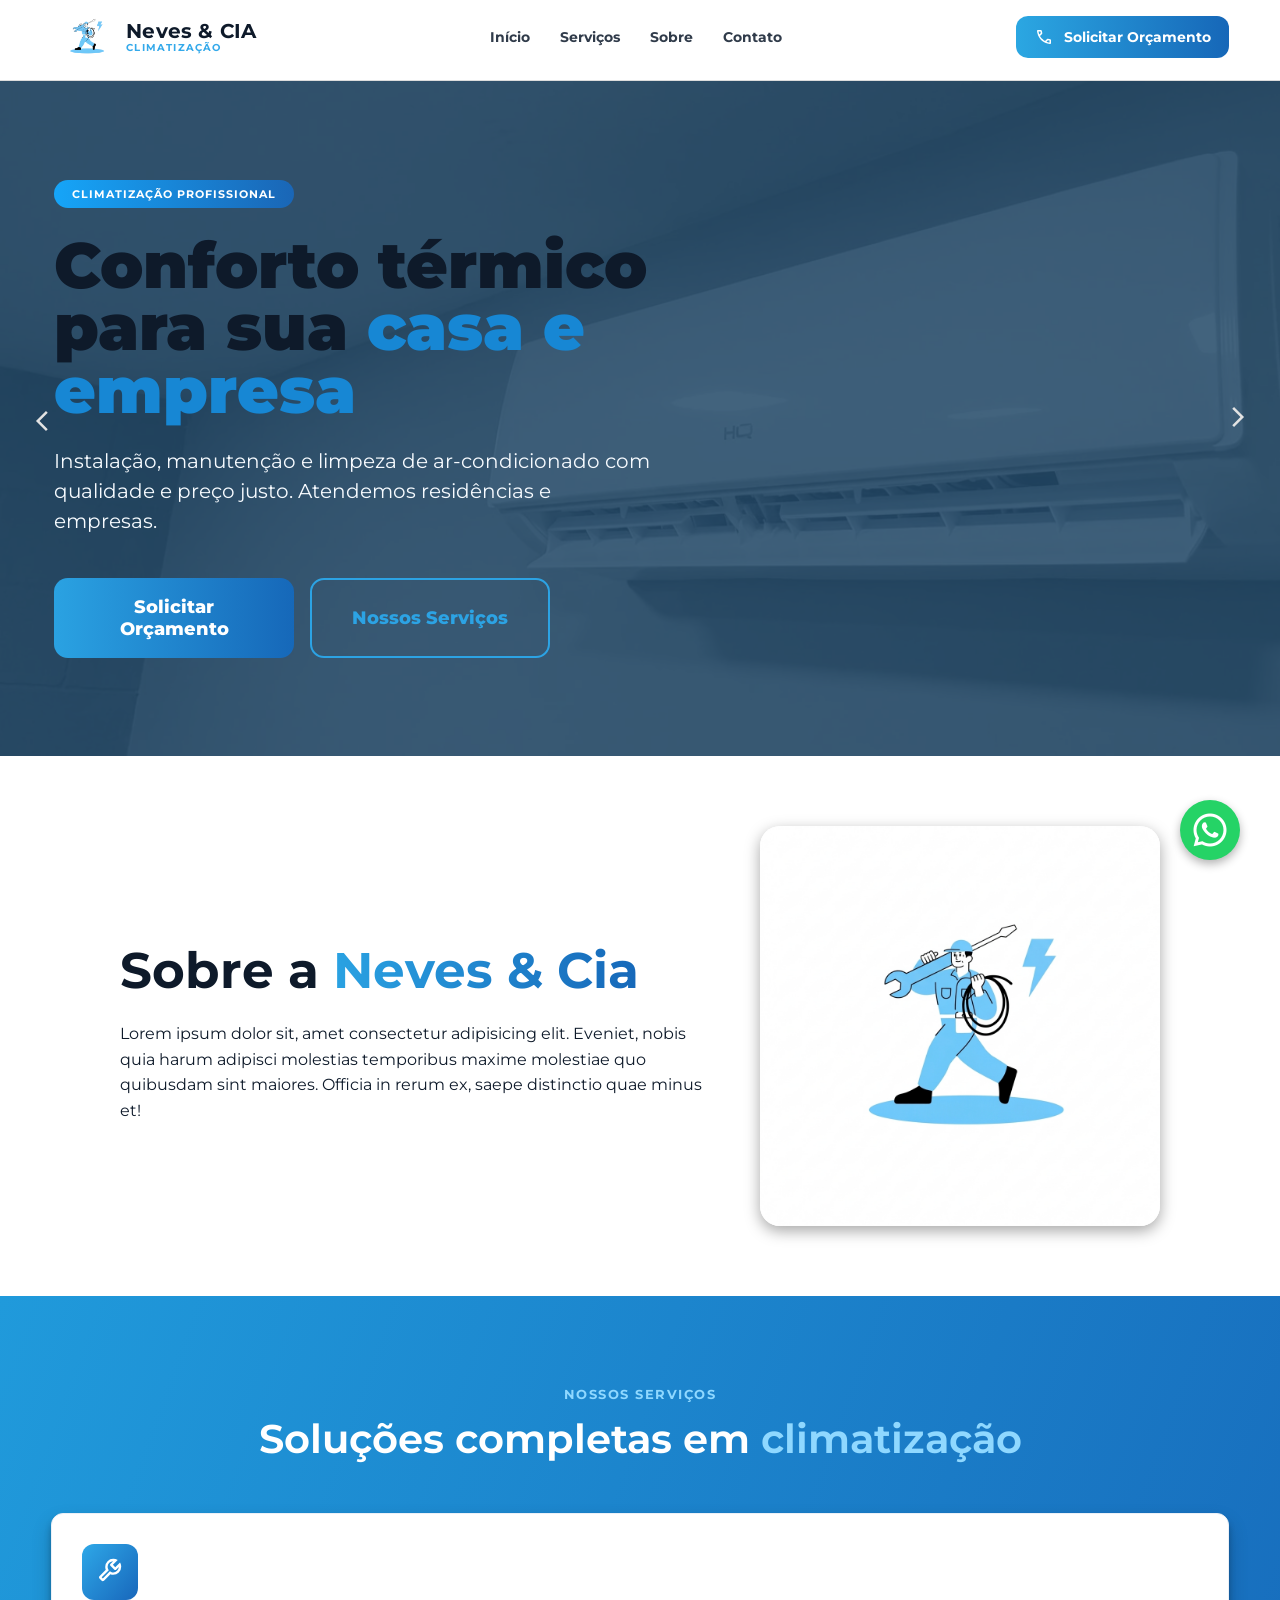
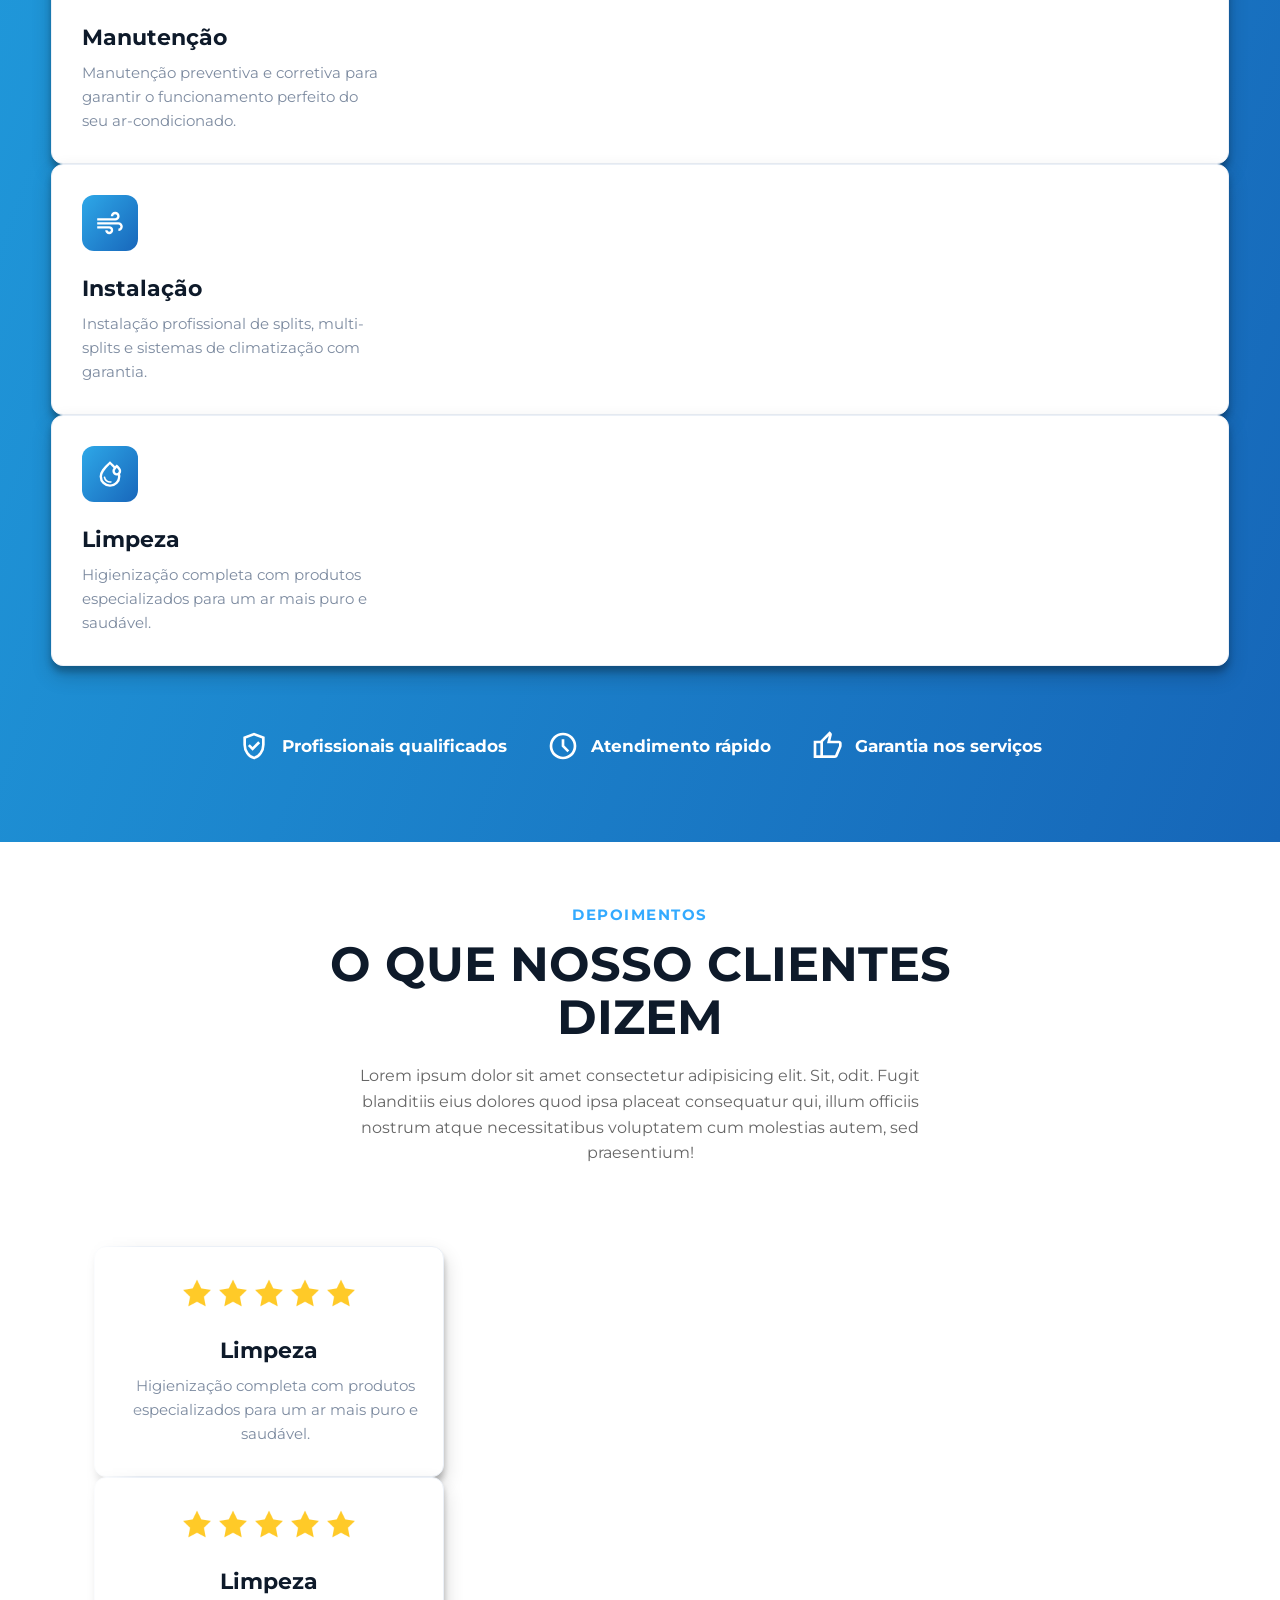
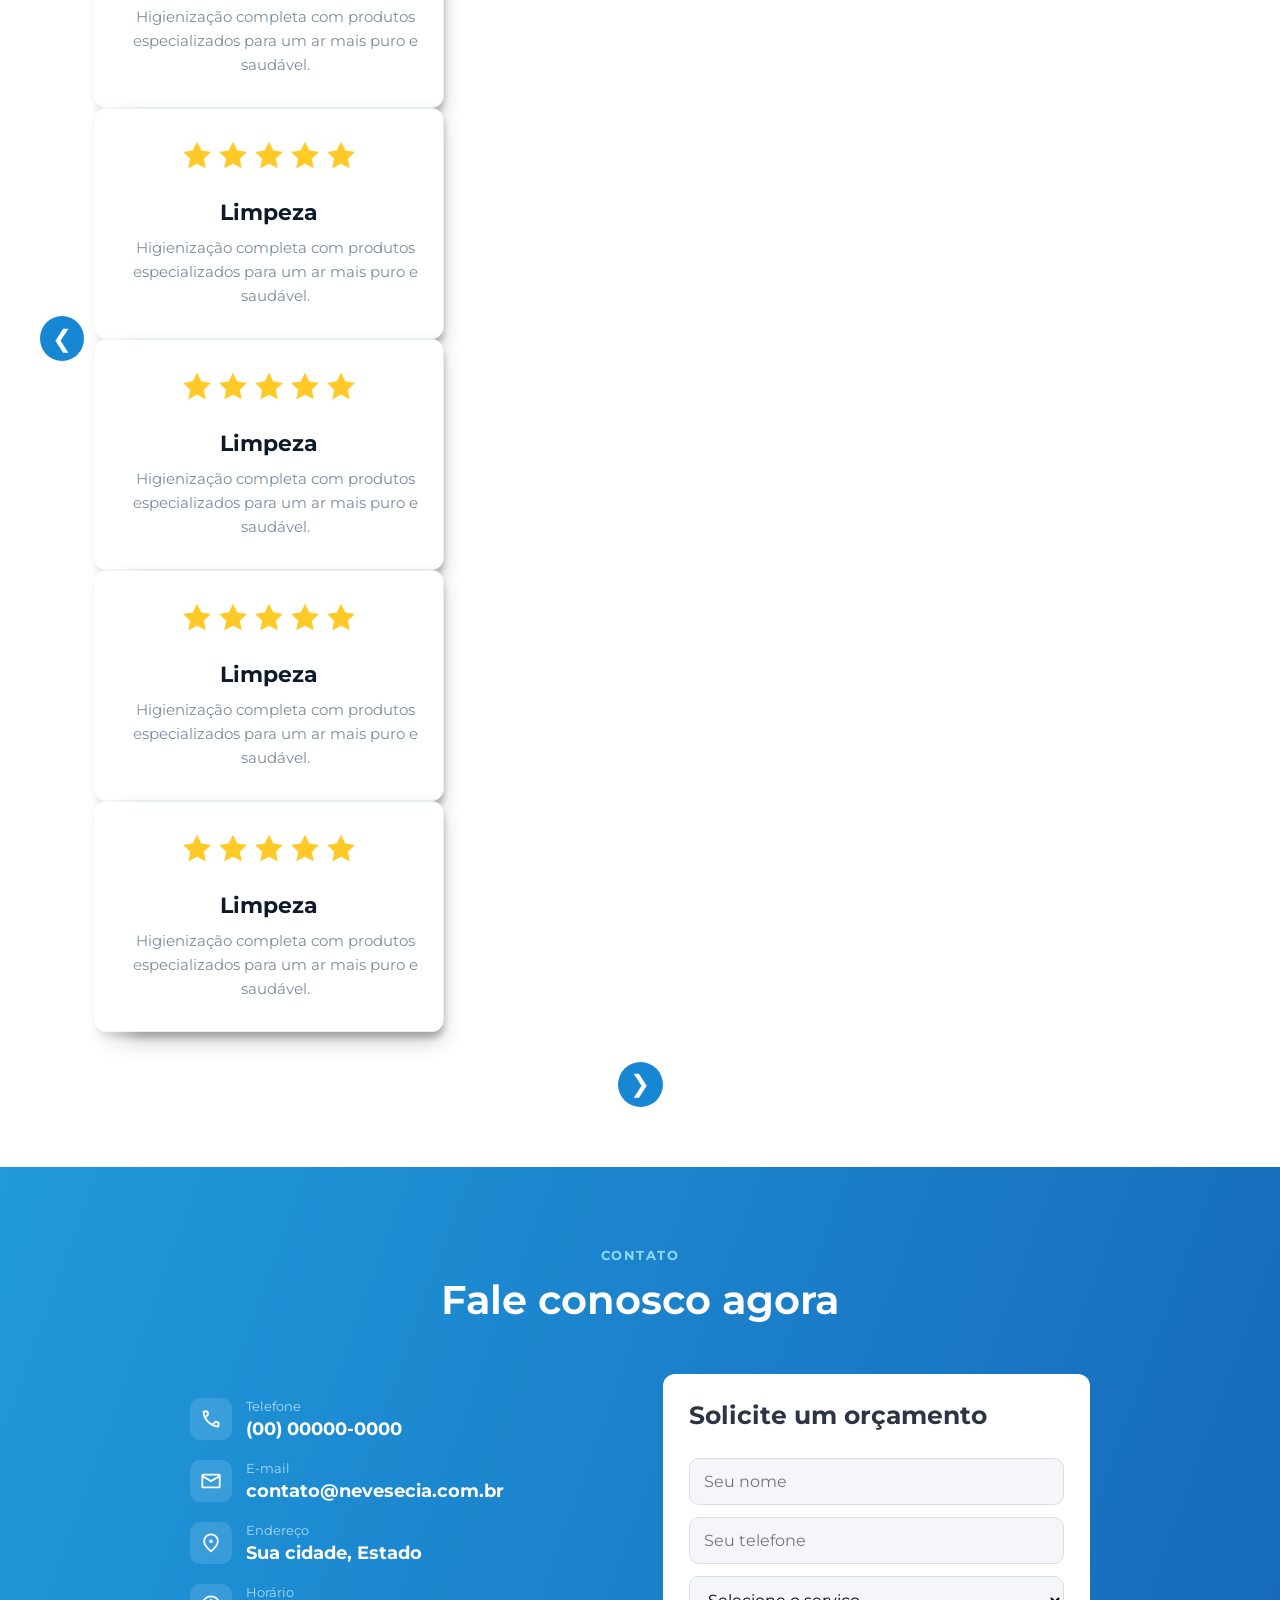
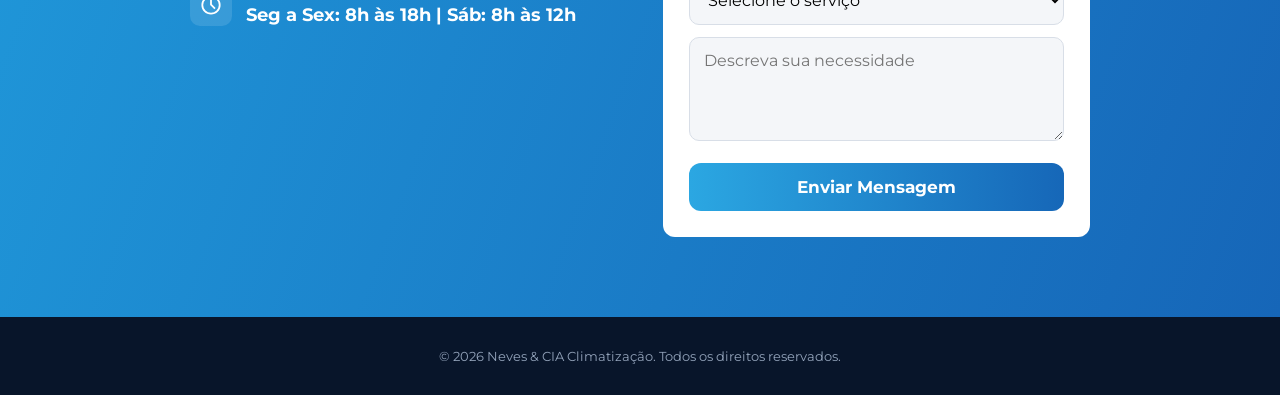
==== commit 8dcf6a96: "fazendo algumas melhoras no comentario" ====
--- a/index.html
+++ b/index.html
@@ -179,45 +179,126 @@
 
         <section class="contain-depoimentos">
             <div class="block-contaim-1">
-                <p class="section-kicker-1 ">DEPOIMENTOS</p>
+                <p class="section-kicker-1"><span>DEPOIMENTOS</span></p>
                 <h1>O QUE NOSSO CLIENTES DIZEM</h1>
                 <p>Lorem ipsum dolor sit amet consectetur adipisicing elit. Sit, odit. Fugit blanditiis eius dolores
                     quod ipsa placeat consequatur qui, illum officiis nostrum atque necessitatibus voluptatem cum
                     molestias autem, sed praesentium!</p>
             </div>
             <div class="contains-dep">
-                <div class="block-contaim-2">
-
-                    <article class="service-card">
-                        <div class="icon-box"><svg xmlns="http://www.w3.org/2000/svg" height="20px"
-                                viewBox="0 -960 960 960" width="20px" fill="#FFFFFF">
-                                <path
-                                    d="M478-469Zm206-299q66 57 99 106.5t33 91.93q0 56.57-38 97.07-38 40.5-94 40.5t-94-40.5q-38-40.5-38-97.56Q552-610 586-661t98-107Zm0 99q-26 29-43 56t-17 43.4q0 26.05 17 45.82Q658-504 684-504t43-19.78q17-19.77 17-45.82 0-16.4-17-43.9T684-669ZM480-96q-130 0-221-91t-91-221q0-97 74.5-205T480-864q57 51 101.5 96t79.5 87q-5 8-20.5 31.5T620-618q-27-32-61.5-69.5T480-769Q348-638 294-557t-54 149.13Q240-308 310-238t170 70q50 0 93.5-19t76-51.5Q682-271 701-315t19-93q0-17-3-33t-9-34q7.99-4.61 31.5-17.5 23.51-12.89 31.5-17.5 11 27 16 52t5 50.06Q792-278 701-187T480-96Zm28-122q8.28-.8 14.14-7.56 5.86-6.76 5.86-16.3 0-11.14-8-18.14t-19-5q-58 8-106.5-27T337-387q-1-9-7.68-15T314-408q-11 0-18.5 8t-5.5 19q11 78 74 126t144 37Zm176-369Z" />
-                            </svg></div>
-                        <h3>Limpeza</h3>
-                        <p>Higienização completa com produtos especializados para um ar mais puro e saudável.</p>
-                    </article>
-
-                    <article class="service-card">
-                        <div class="icon-box"><svg xmlns="http://www.w3.org/2000/svg" height="20px"
-                                viewBox="0 -960 960 960" width="20px" fill="#FFFFFF">
-                                <path
-                                    d="M478-469Zm206-299q66 57 99 106.5t33 91.93q0 56.57-38 97.07-38 40.5-94 40.5t-94-40.5q-38-40.5-38-97.56Q552-610 586-661t98-107Zm0 99q-26 29-43 56t-17 43.4q0 26.05 17 45.82Q658-504 684-504t43-19.78q17-19.77 17-45.82 0-16.4-17-43.9T684-669ZM480-96q-130 0-221-91t-91-221q0-97 74.5-205T480-864q57 51 101.5 96t79.5 87q-5 8-20.5 31.5T620-618q-27-32-61.5-69.5T480-769Q348-638 294-557t-54 149.13Q240-308 310-238t170 70q50 0 93.5-19t76-51.5Q682-271 701-315t19-93q0-17-3-33t-9-34q7.99-4.61 31.5-17.5 23.51-12.89 31.5-17.5 11 27 16 52t5 50.06Q792-278 701-187T480-96Zm28-122q8.28-.8 14.14-7.56 5.86-6.76 5.86-16.3 0-11.14-8-18.14t-19-5q-58 8-106.5-27T337-387q-1-9-7.68-15T314-408q-11 0-18.5 8t-5.5 19q11 78 74 126t144 37Zm176-369Z" />
-                            </svg></div>
-                        <h3>Limpeza</h3>
-                        <p>Higienização completa com produtos especializados para um ar mais puro e saudável.</p>
-                    </article>
-
-                    <article class="service-card">
-                        <div class="icon-box"><svg xmlns="http://www.w3.org/2000/svg" height="20px"
-                                viewBox="0 -960 960 960" width="20px" fill="#FFFFFF">
-                                <path
-                                    d="M478-469Zm206-299q66 57 99 106.5t33 91.93q0 56.57-38 97.07-38 40.5-94 40.5t-94-40.5q-38-40.5-38-97.56Q552-610 586-661t98-107Zm0 99q-26 29-43 56t-17 43.4q0 26.05 17 45.82Q658-504 684-504t43-19.78q17-19.77 17-45.82 0-16.4-17-43.9T684-669ZM480-96q-130 0-221-91t-91-221q0-97 74.5-205T480-864q57 51 101.5 96t79.5 87q-5 8-20.5 31.5T620-618q-27-32-61.5-69.5T480-769Q348-638 294-557t-54 149.13Q240-308 310-238t170 70q50 0 93.5-19t76-51.5Q682-271 701-315t19-93q0-17-3-33t-9-34q7.99-4.61 31.5-17.5 23.51-12.89 31.5-17.5 11 27 16 52t5 50.06Q792-278 701-187T480-96Zm28-122q8.28-.8 14.14-7.56 5.86-6.76 5.86-16.3 0-11.14-8-18.14t-19-5q-58 8-106.5-27T337-387q-1-9-7.68-15T314-408q-11 0-18.5 8t-5.5 19q11 78 74 126t144 37Zm176-369Z" />
-                            </svg></div>
-                        <h3>Limpeza</h3>
-                        <p>Higienização completa com produtos especializados para um ar mais puro e saudável.</p>
-                    </article>
-                </div>
+
+                <button class="carrossel-btn prev" onclick="moveSlide(-1)">&#10094;</button>
+
+
+                <div class="carrossel-window">
+                    <div class="block-contaim-2" id="depoimentos-trilho"></div>
+                        <article class="service-card depoimento-item">
+                            <div class="stars-group">
+                                <img src="[data-uri]"
+                                    alt="filled-star--v1">
+                                <img src="[data-uri]"
+                                    alt="filled-star--v1">
+                                <img src="[data-uri]"
+                                    alt="filled-star--v1">
+                                <img src="[data-uri]"
+                                    alt="filled-star--v1">
+                                <img src="[data-uri]"
+                                    alt="filled-star--v1">
+                            </div>
+                            <h3>Limpeza</h3>
+                            <p>Higienização completa com produtos especializados para um ar mais puro e saudável.</p>
+                        </article>
+
+                        <article class="service-card depoimento-item">
+                            <div class="stars-group">
+                                <img src="[data-uri]"
+                                    alt="filled-star--v1">
+                                <img src="[data-uri]"
+                                    alt="filled-star--v1">
+                                <img src="[data-uri]"
+                                    alt="filled-star--v1">
+                                <img src="[data-uri]"
+                                    alt="filled-star--v1">
+                                <img src="[data-uri]"
+                                    alt="filled-star--v1">
+                            </div>
+                            <h3>Limpeza</h3>
+                            <p>Higienização completa com produtos especializados para um ar mais puro e saudável.</p>
+                        </article>
+
+                        <article class="service-card depoimento-item">
+                            <div class="stars-group">
+                                <img src="[data-uri]"
+                                    alt="filled-star--v1">
+                                <img src="[data-uri]"
+                                    alt="filled-star--v1">
+                                <img src="[data-uri]"
+                                    alt="filled-star--v1">
+                                <img src="[data-uri]"
+                                    alt="filled-star--v1">
+                                <img src="[data-uri]"
+                                    alt="filled-star--v1">
+                            </div>
+                            <h3>Limpeza</h3>
+                            <p>Higienização completa com produtos especializados para um ar mais puro e saudável.</p>
+                        </article>
+
+                        <article class="service-card depoimento-item depoimento-item">
+                            <div class="stars-group">
+                                <img src="[data-uri]"
+                                    alt="filled-star--v1">
+                                <img src="[data-uri]"
+                                    alt="filled-star--v1">
+                                <img src="[data-uri]"
+                                    alt="filled-star--v1">
+                                <img src="[data-uri]"
+                                    alt="filled-star--v1">
+                                <img src="[data-uri]"
+                                    alt="filled-star--v1">
+                            </div>
+                            <h3>Limpeza</h3>
+                            <p>Higienização completa com produtos especializados para um ar mais puro e saudável.</p>
+                        </article>
+
+                        <article class="service-card depoimento-item">
+                            <div class="stars-group">
+                                <img src="[data-uri]"
+                                    alt="filled-star--v1">
+                                <img src="[data-uri]"
+                                    alt="filled-star--v1">
+                                <img src="[data-uri]"
+                                    alt="filled-star--v1">
+                                <img src="[data-uri]"
+                                    alt="filled-star--v1">
+                                <img src="[data-uri]"
+                                    alt="filled-star--v1">
+                            </div>
+                            <h3>Limpeza</h3>
+                            <p>Higienização completa com produtos especializados para um ar mais puro e saudável.</p>
+                        </article>
+
+                        <article class="service-card depoimento-item">
+                            <div class="stars-group">
+                                <img src="[data-uri]"
+                                    alt="filled-star--v1">
+                                <img src="[data-uri]"
+                                    alt="filled-star--v1">
+                                <img src="[data-uri]"
+                                    alt="filled-star--v1">
+                                <img src="[data-uri]"
+                                    alt="filled-star--v1">
+                                <img src="[data-uri]"
+                                    alt="filled-star--v1">
+                            </div>
+                            <h3>Limpeza</h3>
+                            <p>Higienização completa com produtos especializados para um ar mais puro e saudável.</p>
+                        </article>
+                    </div>
+                </div>
+
+                <button class="carrossel-btn next" onclick="moveSlide(1)">&#10095;</button>
+
+
             </div>
 
         </section>
--- a/css/style.css
+++ b/css/style.css
@@ -353,38 +353,117 @@
     /* Adicionei para combinar com o estilo moderno */
 }
 
-/* === depoimentos === */
+
+.contains-dep {
+    position: relative;
+    display: flex;
+    align-items: center;
+    width: min(1200px, 95vw);
+}
+
+/* Estilo dos botões */
+.contains-dep {
+    position: relative;
+    display: flex;
+    align-items: center;
+    width: min(1200px, 95vw);
+}
+
+.carrossel-btn {
+    background: var(--blue);
+    color: white;
+    border: none;
+    font-size: 24px;
+    cursor: pointer;
+    padding: 10px;
+    border-radius: 50%;
+    z-index: 10;
+    transition: 0.3s;
+    width: 45px;
+    height: 45px;
+    display: flex;
+    align-items: center;
+    justify-content: center;
+}
+
+.carrossel-btn:hover { background: var(--blue-dark); }
+
+/* Esconde botões no desktop se não houver muitos cards, ou ajuste posição */
+@media (max-width: 768px) {
+    .carrossel-btn { position: absolute; }
+    .prev { left: -10px; }
+    .next { right: -10px; }
+}
+
+
+/* === depoimentos corrigido === */
 .contain-depoimentos {
     display: flex;
+    flex-direction: column;
+    align-items: center;
     justify-content: center;
+    text-align: center;
+    min-height: 80vh; /* Permite que o container cresça se necessário */
+    padding: 60px 20px;
+    width: 100%;
+}
+
+.block-contaim-1 {
+    width: 100%;
+    max-width: 800px; /* Limite de largura para leitura confortável */
+    margin-bottom: 50px; /* Espaço para os cards abaixo */
+    display: flex;
     flex-direction: column;
     align-items: center;
-    text-align: center;
-    height: 60vh;
-}
-
-.block-contaim-1 {
-    width: 500px;
-    margin-bottom: 40px;
-    border: #003366 2px solid ;
 }
 
 .block-contaim-1 h1 {
-    font-size: 40px;
+    font-size: clamp(32px, 5vw, 48px);
+    margin: 10px 0 20px;
+    text-transform: uppercase;
+    line-height: 1.1;
 }
 
 .block-contaim-1 p {
-    width: 400px;
-}
-
-
+    max-width: 600px; /* Evita que o parágrafo fique largo demais */
+    margin: 0 auto;
+    color: var(--texto-corpo);
+    line-height: 1.6;
+}
+
+
+/* Garante que o container de depoimentos não use o Grid de 3 colunas dos serviços */
 .block-contaim-2 {
-    display: flex;
-    gap: 30px; /* Espaçamento entre os cards */
-    justify-content: center;
+    display: flex !important;
+    gap: 20px;
+    width: max-content;
+}
+
+/* Ajuste específico para o card dentro do carrossel */
+.depoimento-item {
+    min-width: 300px; /* Largura de cada card no mobile */
+    max-width: 350px; /* Largura de cada card no desktop */
+    flex-shrink: 0;  
+}
+
+/* Melhora a visualização da janela do carrossel */
+.carrossel-window {
     width: 100%;
-}
-
+    overflow: hidden;
+    padding: 30px 10px;
+    mask-image: linear-gradient(to right, transparent, black 5%, black 95%, transparent);
+}
+
+/* Posicionamento dos botões em telas menores */
+@media (max-width: 768px) {
+    .carrossel-btn {
+        position: absolute;
+        top: 50%;
+        transform: translateY(-50%);
+    }
+    .prev { left: -5px; }
+    .next { right: -5px; }
+}
 .cont-sobre {
     width: 100%;
     max-width: 600px;
@@ -397,7 +476,7 @@
 
 .cont-sobre p {
     width: 100%;
-    max-width: 550px;
+    max-width: 650px;
     line-height: 1.6;
     margin-bottom: 30px;
 }
@@ -406,15 +485,12 @@
     border: none;
 }
 
-.section-kicker-1 {
-    text-align: center;
-    margin: 0;
+.section-kicker-1 span{
     color: var(--azul-claro);
     letter-spacing: 1.5px;
     font-size: 15px;
     font-weight: 700;
 }
-
 
 /* ==== AJUSTE NA MEDIA QUERY (980px) ==== */
 
@@ -475,12 +551,13 @@
 }
 
 .service-grid {
-    display: grid;
-    grid-template-columns: repeat(3, 1fr);
-    gap: 26px;
+    display: flex;
+    flex-direction: column;
 }
 
 .service-card {
+    min-width: 300px; /* Largura mínima de cada depoimento */
+    flex-shrink: 0;
     border-radius: 12px;
     background: #fff;
     padding: 30px;
@@ -528,6 +605,15 @@
     width: 300px;
 }
 
+.stars-group {
+    user-select: none;
+}
+
+.stars-group img {
+    width: 32px;
+    user-select: none;
+}
+
 .features-row1 {
     margin-top: 64px;
     display: flex;
@@ -535,6 +621,7 @@
     align-items: center;
     gap: 40px;
     width: 100%;
+    color: var(--azul-claro);
 }
 
 .features-row1 span {
@@ -546,7 +633,7 @@
     /* Espaço entre o ícone SVG e o texto */
     font-size: 17px;
     font-weight: 700;
-    color: #394657;
+    color: var(--bg-claro);
 }
 
 .features-row1 span svg {
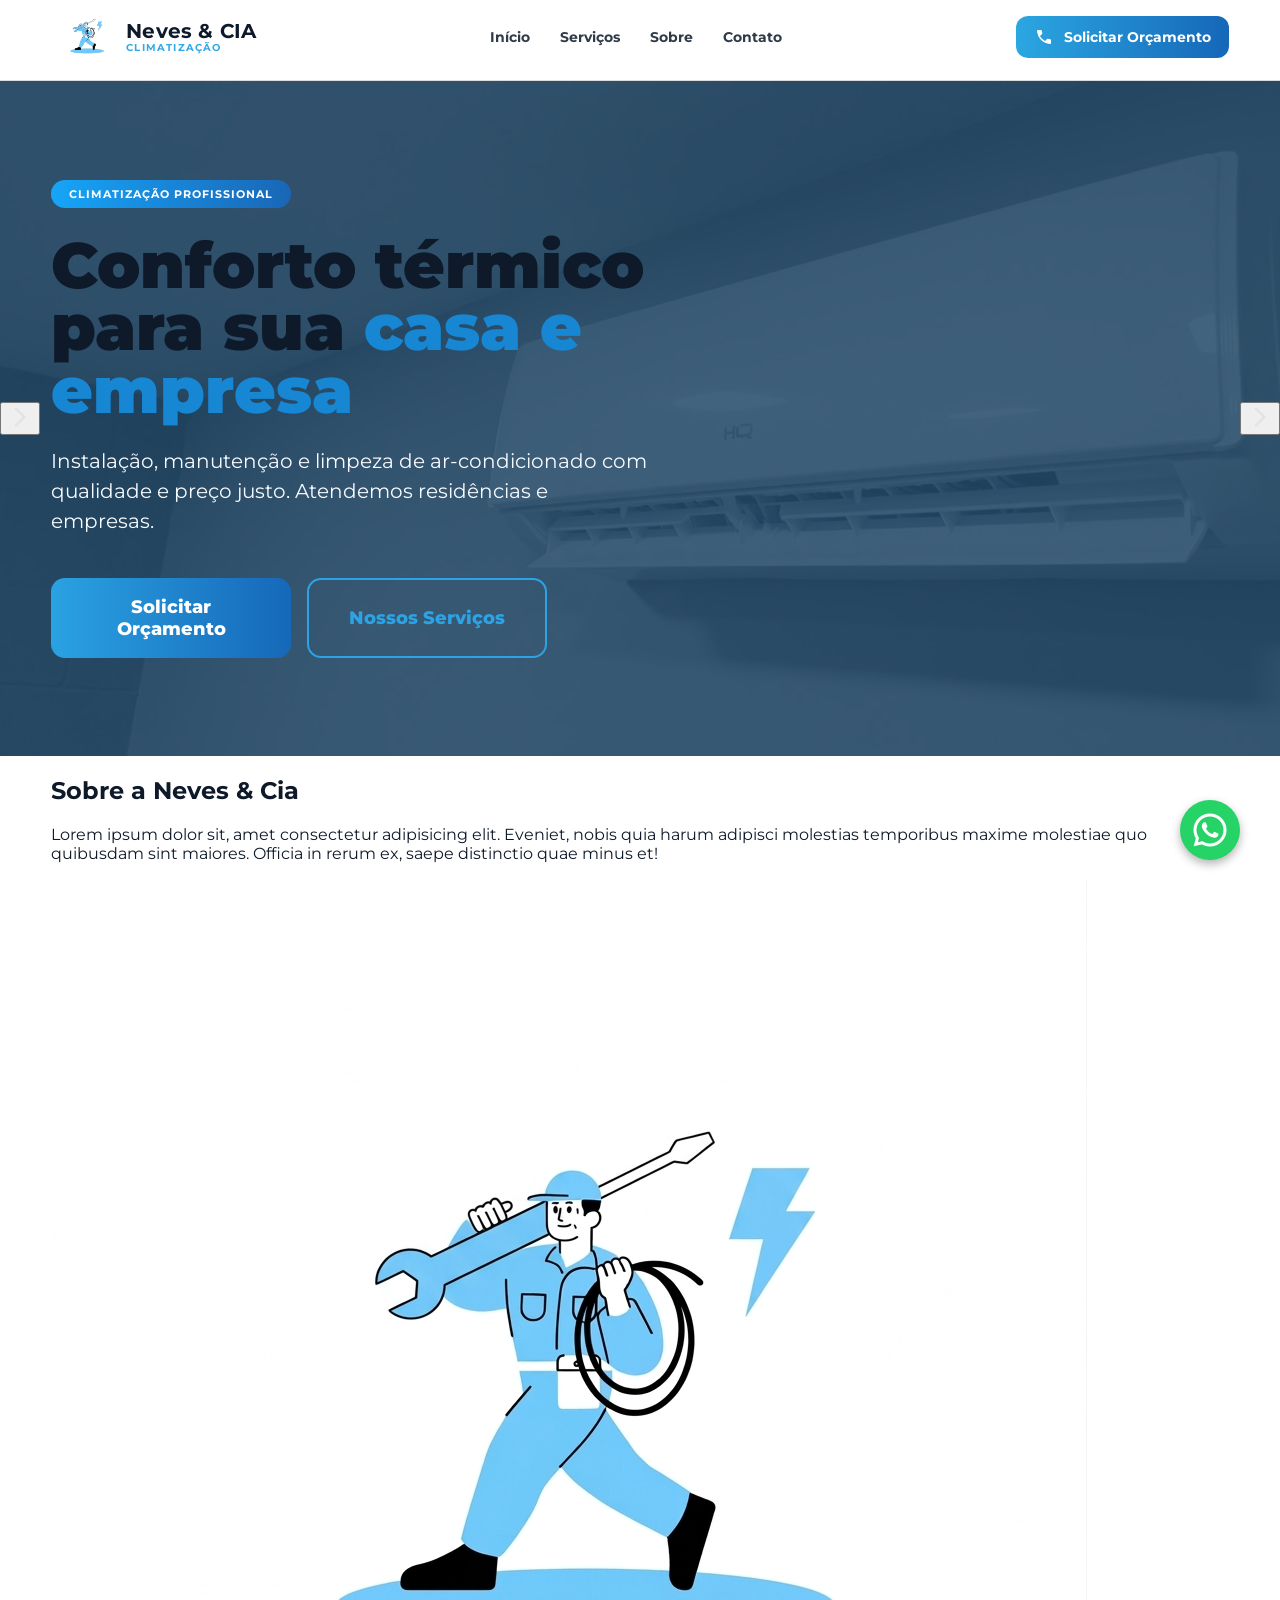
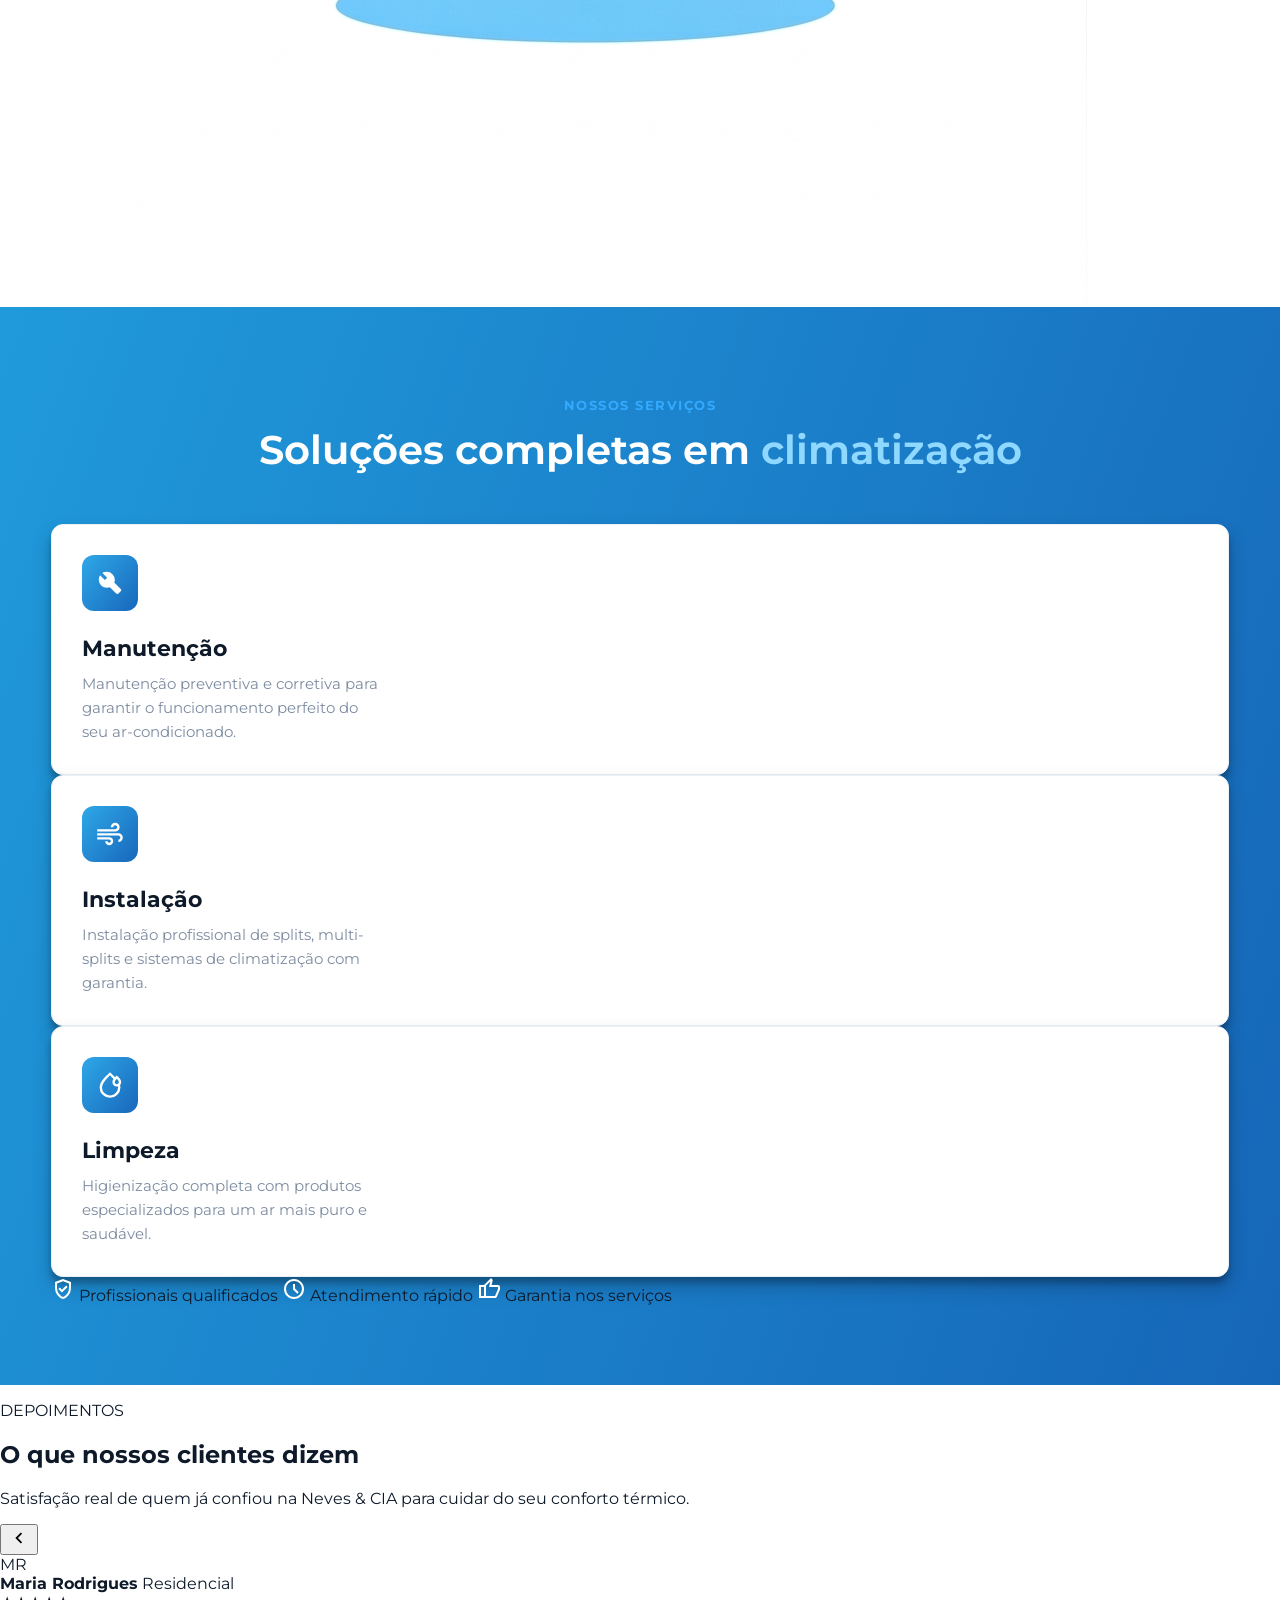
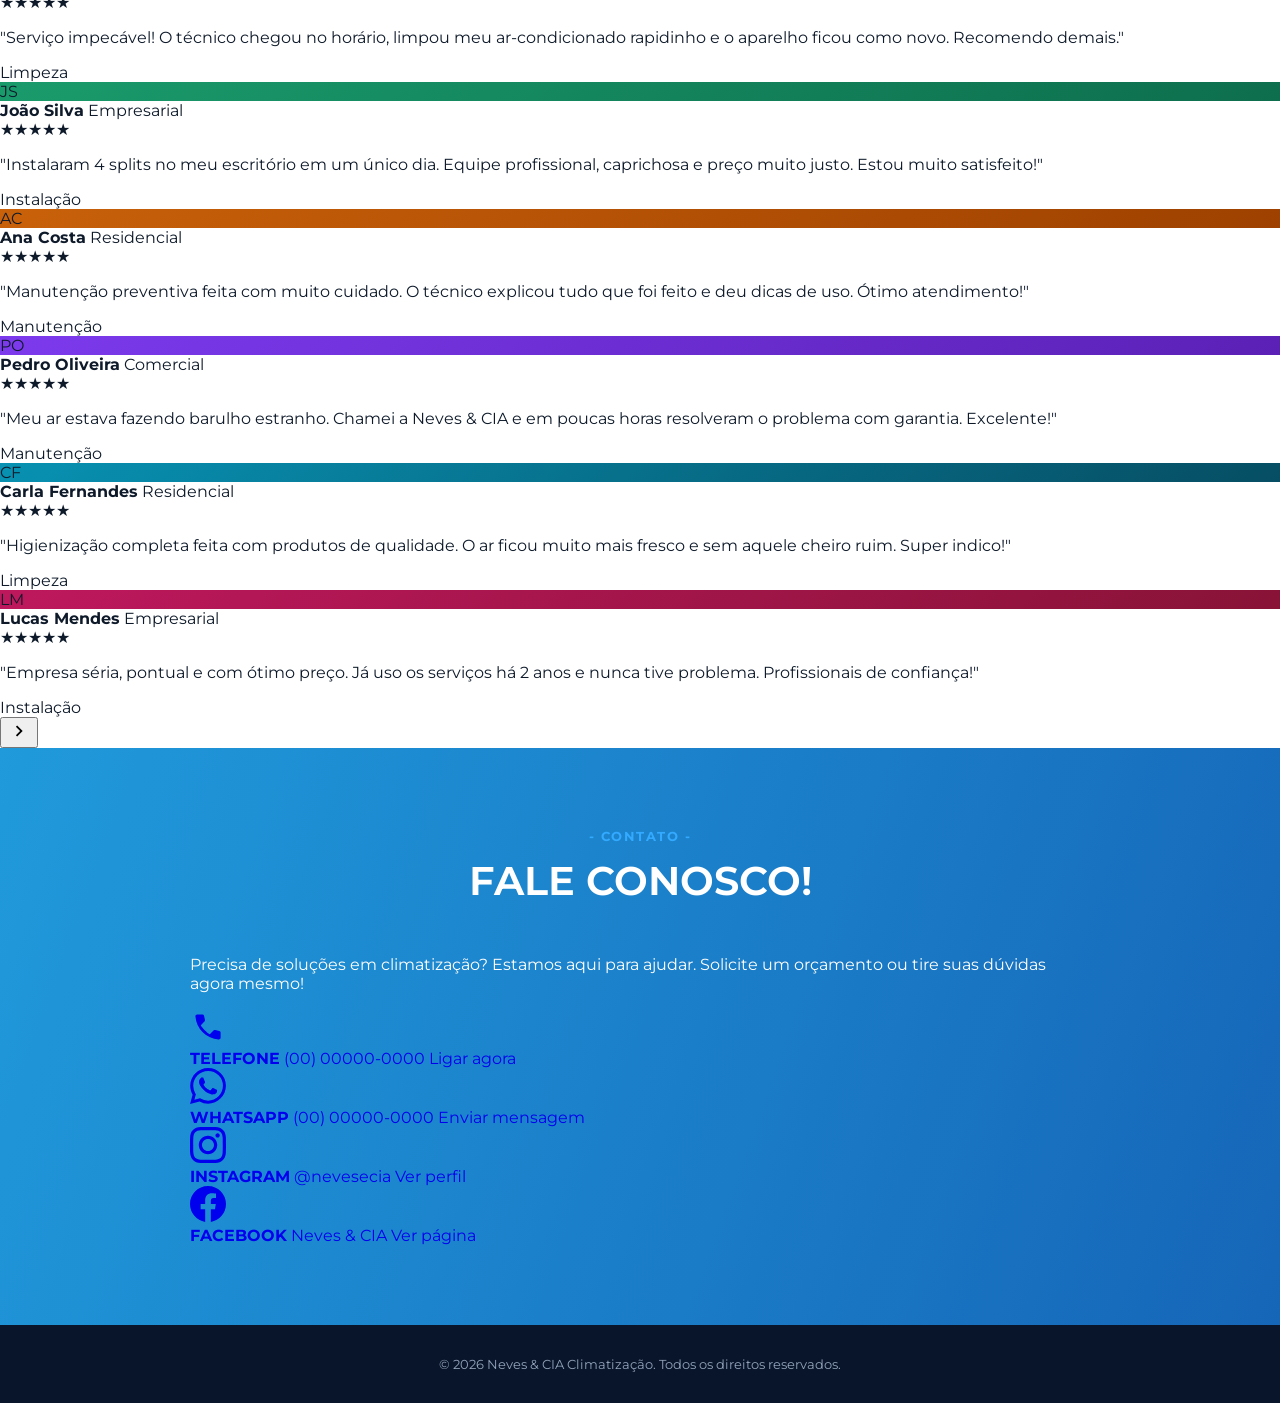
==== commit df5f7393: "Arrumando algumas coisas no git" ====
--- a/index.html
+++ b/index.html
@@ -1,391 +1,376 @@
 <!DOCTYPE html>
 <html lang="pt-BR">
-
+ 
 <head>
-    <meta charset="UTF-8">
-    <meta name="viewport" content="width=device-width, initial-scale=1.0">
-    <title>Neves & CIA Climatização</title>
-    <link rel="preconnect" href="https://fonts.googleapis.com">
-    <link rel="preconnect" href="https://fonts.gstatic.com" crossorigin>
-    <link href="https://fonts.googleapis.com/css2?family=Montserrat:wght@400;500;600;700;800;900&display=swap"
-        rel="stylesheet">
-    <link rel="stylesheet" href="/css/style.css">
+  <meta charset="UTF-8">
+  <meta name="viewport" content="width=device-width, initial-scale=1.0">
+  <title>Neves & CIA Climatização</title>
+  <link rel="preconnect" href="https://fonts.googleapis.com">
+  <link rel="preconnect" href="https://fonts.gstatic.com" crossorigin>
+  <link href="https://fonts.googleapis.com/css2?family=Montserrat:wght@400;500;600;700;800;900&display=swap" rel="stylesheet">
+  <link rel="stylesheet" href="/css/style.css">
 </head>
-
+ 
 <body>
-    <header class="topbar">
-        <div class="container">
-            <div class="container topbar-inner">
-                <a href="#inicio" class="brand">
-                    <img src="/img/icons/Gemini_Generated_Image_2dxloe2dxloe2dxl-Photoroom.png" alt="img-logo1">
-                    <div class="brand-text">
-                        <strong>Neves &amp; CIA</strong>
-                        <span>CLIMATIZAÇÃO</span>
-                    </div>
-                </a>
-
-                <nav class="menu" aria-label="Principal">
-                    <a href="#inicio">Início</a>
-                    <a href="#servicos">Serviços</a>
-                    <a href="#sobre">Sobre</a>
-                    <a href="#contato">Contato</a>
-                </nav>
-
-                <a href="#contato" class="cta-top"><svg xmlns="http://www.w3.org/2000/svg" height="20px"
-                        viewBox="0 -960 960 960" width="20px" fill="#FFFFFF">
-                        <path
-                            d="M763-145q-121-9-229.5-59.5T339-341q-86-86-135.5-194T144-764q-2-21 12.29-36.5Q170.57-816 192-816h136q17 0 29.5 10.5T374-779l24 106q2 13-1.5 25T385-628l-97 98q20 38 46 73t57.97 65.98Q422-361 456-335.5q34 25.5 72 45.5l99-96q8-8 20-11.5t25-1.5l107 23q17 5 27 17.5t10 29.5v136q0 21.43-16 35.71Q784-143 763-145ZM255-600l70-70-17.16-74H218q5 38 14 73.5t23 70.5Zm344 344q35.1 14.24 71.55 22.62Q707-225 744-220v-90l-75-16-70 70ZM255-600Zm344 344Z" />
-                    </svg> Solicitar Orçamento</a>
-            </div>
-        </div>
-    </header>
-
-    <main>
-        <section id="inicio" class="hero">
-
-            <div class="hero-bg"></div>
-            <div class="hero-bg"></div>
-
-            <div class="button-pass" id="rigtbtp" onclick="btnRgth()">
-                <svg xmlns="http://www.w3.org/2000/svg" height="24px" viewBox="0 -960 960 960" width="24px"
-                    fill="#e3e3e3">
-                    <path d="m321-80-71-71 329-329-329-329 71-71 400 400L321-80Z" />
-                </svg>
-            </div>
-
-            <div class="hero-bg-angle" aria-hidden="true"></div>
-
-            <div class="container hero-content reveal">
-                <div class="hero-copy">
-                    <span class="hero-chip">CLIMATIZAÇÃO PROFISSIONAL</span>
-
-                    <h1>
-                        Conforto térmico<br>
-                        para sua <span>casa e<br>empresa</span>
-                    </h1>
-
-                    <p>
-                        Instalação, manutenção e limpeza de ar-condicionado
-                        com qualidade e preço justo. Atendemos residências e empresas.
-                    </p>
-
-                    <div class="hero-actions">
-                        <a href="#contato" class="btn btn-primary">
-                            Solicitar Orçamento
-                        </a>
-
-                        <a href="#servicos" class="btn btn-ghost">
-                            Nossos Serviços
-                        </a>
-                    </div>
-                </div>
-            </div>
-
-            <div class="button-pass" id="leftbtp" onclick="btnLft()">
-                <svg xmlns="http://www.w3.org/2000/svg" height="24px" viewBox="0 -960 960 960" width="24px"
-                    fill="#e3e3e3">
-                    <path d="m321-80-71-71 329-329-329-329 71-71 400 400L321-80Z" />
-                </svg>
-            </div>
-
-        </section>
-
-        <section class="sobre">
-            <div class="container-sobre reveal">
-                <div class="cont-sobre">
-                    <h1>Sobre a <span class="decoration-text">Neves & Cia</span></h1>
-                    <p>
-                        Lorem ipsum dolor sit, amet consectetur adipisicing elit. Eveniet, nobis quia harum adipisci
-                        molestias temporibus maxime molestiae quo quibusdam sint maiores. Officia in rerum ex, saepe
-                        distinctio quae minus et!
-                    </p>
-                </div>
-
-                <img src="/img/Gemini_Generated_Image_2dxloe2dxloe2dxl.png" alt="img-logo-empresa-2">
-            </div>
-        </section>
-
-        <section id="servicos" class="services">
-            <div class="container reveal">
-                <p class="section-kicker light">NOSSOS SERVIÇOS</p>
-                <h2>Soluções completas em <span>climatização</span></h2>
-
-                <div class="service-grid">
-                    <article class="service-card">
-                        <div class="icon-box"><span><svg xmlns="http://www.w3.org/2000/svg" height="20px"
-                                    viewBox="0 -960 960 960" width="20px" fill="#FFFFFF">
-                                    <path
-                                        d="M666-163 475-354q-20 8-43.5 12.5T384-337q-99 0-169.5-70T144-576q0-37.78 9.5-71.89T182-711l144 144 70-70-144-144q29-17 62.5-26t69.5-9q100 0 170 71t70 170.19q0 22.81-4.5 42.31Q615-513 607-493l195 194q14 14.35 14 34.67Q816-244 802-230l-68 67q-14.09 14-34.04 14Q680-149 666-163Zm34-68 35-34-215-213q20-24 26-52.5t6-44.5q0-66.85-47.5-116.42Q457-741 390-744l82 81q11 11.18 11 26.09t-11.29 26.12L351.29-491.21Q340-480 325.82-480T301-491l-85-85q0 69 49.5 118T384-409q17 0 47-7t56-28l213 213ZM476-488Z" />
-                                </svg></span></div>
-                        <h3>Manutenção</h3>
-                        <p>Manutenção preventiva e corretiva para garantir o funcionamento perfeito do seu
-                            ar-condicionado.</p>
-                    </article>
-
-                    <article class="service-card">
-                        <div class="icon-box"><svg xmlns="http://www.w3.org/2000/svg" height="20px"
-                                viewBox="0 -960 960 960" width="20px" fill="#FFFFFF">
-                                <path
-                                    d="M456-144q-50 0-85-35t-35-85h72q0 20 13.8 34t34.2 14q20.4 0 34.2-13.8Q504-243.6 504-264q0-20.4-13.8-34.2Q476.4-312 456-312H96v-72h360q50 0 85 35t35 85q0 50-35 85t-85 35ZM96-552v-72h540q25 0 42.5-17.5T696-684q0-25-17.5-42.5T636-744q-25 0-42.5 17.5T576-684h-72q0-55 38.5-93.5T636-816q55 0 93.5 38.5T768-684q0 55-38.5 93.5T636-552H96Zm636 312v-72q25 0 42.5-17.5T792-372q0-25-17.5-42.5T731.95-432H96v-72h636q55 0 93.5 38.5T864-372q0 55-38.5 93.5T732-240Z" />
-                            </svg></div>
-                        <h3>Instalação</h3>
-                        <p>Instalação profissional de splits, multi-splits e sistemas de climatização com garantia.</p>
-                    </article>
-
-                    <article class="service-card">
-                        <div class="icon-box"><svg xmlns="http://www.w3.org/2000/svg" height="20px"
-                                viewBox="0 -960 960 960" width="20px" fill="#FFFFFF">
-                                <path
-                                    d="M478-469Zm206-299q66 57 99 106.5t33 91.93q0 56.57-38 97.07-38 40.5-94 40.5t-94-40.5q-38-40.5-38-97.56Q552-610 586-661t98-107Zm0 99q-26 29-43 56t-17 43.4q0 26.05 17 45.82Q658-504 684-504t43-19.78q17-19.77 17-45.82 0-16.4-17-43.9T684-669ZM480-96q-130 0-221-91t-91-221q0-97 74.5-205T480-864q57 51 101.5 96t79.5 87q-5 8-20.5 31.5T620-618q-27-32-61.5-69.5T480-769Q348-638 294-557t-54 149.13Q240-308 310-238t170 70q50 0 93.5-19t76-51.5Q682-271 701-315t19-93q0-17-3-33t-9-34q7.99-4.61 31.5-17.5 23.51-12.89 31.5-17.5 11 27 16 52t5 50.06Q792-278 701-187T480-96Zm28-122q8.28-.8 14.14-7.56 5.86-6.76 5.86-16.3 0-11.14-8-18.14t-19-5q-58 8-106.5-27T337-387q-1-9-7.68-15T314-408q-11 0-18.5 8t-5.5 19q11 78 74 126t144 37Zm176-369Z" />
-                            </svg></div>
-                        <h3>Limpeza</h3>
-                        <p>Higienização completa com produtos especializados para um ar mais puro e saudável.</p>
-                    </article>
-                </div>
-
-                <div id="sobre" class="features-row">
-                    <div class="features-row1">
-                        <span><svg xmlns="http://www.w3.org/2000/svg" height="24px" viewBox="0 -960 960 960"
-                                width="24px" fill="#FFFFFF">
-                                <path
-                                    d="m438-338 226-226-57-57-169 169-84-84-57 57 141 141Zm42 258q-139-35-229.5-159.5T160-516v-244l320-120 320 120v244q0 152-90.5 276.5T480-80Zm0-84q104-33 172-132t68-220v-189l-240-90-240 90v189q0 121 68 220t172 132Zm0-316Z" />
-                            </svg>
-                            <path
-                                d="m438-339 220-221-51-51-169 170-85-85-51 51 136 136Zm42 243q-135-33-223.5-152.84Q168-368.69 168-515v-229l312-120 312 120v229q0 146.31-88.5 266.16Q615-129 480-96Zm0-75q104-32.25 172-129t68-215v-180l-240-92-240 92v180q0 118.25 68 215t172 129Zm0-308Z" />
-                            </svg> Profissionais qualificados
-                        </span>
-                        <span><svg xmlns="http://www.w3.org/2000/svg" height="24px" viewBox="0 -960 960 960"
-                                width="24px" fill="#FFFFFF">
-                                <path
-                                    d="m612-292 56-56-148-148v-184h-80v216l172 172ZM480-80q-83 0-156-31.5T197-197q-54-54-85.5-127T80-480q0-83 31.5-156T197-763q54-54 127-85.5T480-880q83 0 156 31.5T763-763q54 54 85.5 127T880-480q0 83-31.5 156T763-197q-54 54-127 85.5T480-80Zm0-400Zm0 320q133 0 226.5-93.5T800-480q0-133-93.5-226.5T480-800q-133 0-226.5 93.5T160-480q0 133 93.5 226.5T480-160Z" />
-                            </svg>
-                            <path
-                                d="m614-310 51-51-149-149v-210h-72v240l170 170ZM480-96q-79.38 0-149.19-30T208.5-208.5Q156-261 126-330.96t-30-149.5Q96-560 126-630q30-70 82.5-122t122.46-82q69.96-30 149.5-30t149.55 30.24q70 30.24 121.79 82.08 51.78 51.84 81.99 121.92Q864-559.68 864-480q0 79.38-30 149.19T752-208.5Q700-156 629.87-126T480-96Zm0-384Zm.48 312q129.47 0 220.5-91.5Q792-351 792-480.48q0-129.47-91.02-220.5Q609.95-792 480.48-792 351-792 259.5-700.98 168-609.95 168-480.48 168-351 259.5-259.5T480.48-168Z" />
-                            </svg> Atendimento rápido
-                        </span>
-                        <span><svg xmlns="http://www.w3.org/2000/svg" height="24px" viewBox="0 -960 960 960"
-                                width="24px" fill="#FFFFFF">
-                                <path
-                                    d="M720-120H280v-520l280-280 50 50q7 7 11.5 19t4.5 23v14l-44 174h258q32 0 56 24t24 56v80q0 7-2 15t-4 15L794-168q-9 20-30 34t-44 14Zm-360-80h360l120-280v-80H480l54-220-174 174v406Zm0-406v406-406Zm-80-34v80H160v360h120v80H80v-520h200Z" />
-                            </svg>
-                            <path
-                                d="M720-144H264v-480l288-288 32 22q17 12 26 30.5t5 38.5l-1 5-38 192h264q30 0 51 21t21 51v57q0 8-1.5 14.5T906-467L786.93-187.8Q778-168 760-156t-40 12Zm-384-72h384l120-279v-57H488l49-243-201 201v378Zm0-378v378-378Zm-72-30v72H120v336h144v72H48v-480h216Z" />
-                            </svg> Garantia nos serviços
-                        </span>
-                    </div>
-                </div>
-            </div>
-        </section>
-
-        <section class="contain-depoimentos">
-            <div class="block-contaim-1">
-                <p class="section-kicker-1"><span>DEPOIMENTOS</span></p>
-                <h1>O QUE NOSSO CLIENTES DIZEM</h1>
-                <p>Lorem ipsum dolor sit amet consectetur adipisicing elit. Sit, odit. Fugit blanditiis eius dolores
-                    quod ipsa placeat consequatur qui, illum officiis nostrum atque necessitatibus voluptatem cum
-                    molestias autem, sed praesentium!</p>
-            </div>
-            <div class="contains-dep">
-
-                <button class="carrossel-btn prev" onclick="moveSlide(-1)">&#10094;</button>
-
-
-                <div class="carrossel-window">
-                    <div class="block-contaim-2" id="depoimentos-trilho"></div>
-                        <article class="service-card depoimento-item">
-                            <div class="stars-group">
-                                <img src="[data-uri]"
-                                    alt="filled-star--v1">
-                                <img src="[data-uri]"
-                                    alt="filled-star--v1">
-                                <img src="[data-uri]"
-                                    alt="filled-star--v1">
-                                <img src="[data-uri]"
-                                    alt="filled-star--v1">
-                                <img src="[data-uri]"
-                                    alt="filled-star--v1">
-                            </div>
-                            <h3>Limpeza</h3>
-                            <p>Higienização completa com produtos especializados para um ar mais puro e saudável.</p>
-                        </article>
-
-                        <article class="service-card depoimento-item">
-                            <div class="stars-group">
-                                <img src="[data-uri]"
-                                    alt="filled-star--v1">
-                                <img src="[data-uri]"
-                                    alt="filled-star--v1">
-                                <img src="[data-uri]"
-                                    alt="filled-star--v1">
-                                <img src="[data-uri]"
-                                    alt="filled-star--v1">
-                                <img src="[data-uri]"
-                                    alt="filled-star--v1">
-                            </div>
-                            <h3>Limpeza</h3>
-                            <p>Higienização completa com produtos especializados para um ar mais puro e saudável.</p>
-                        </article>
-
-                        <article class="service-card depoimento-item">
-                            <div class="stars-group">
-                                <img src="[data-uri]"
-                                    alt="filled-star--v1">
-                                <img src="[data-uri]"
-                                    alt="filled-star--v1">
-                                <img src="[data-uri]"
-                                    alt="filled-star--v1">
-                                <img src="[data-uri]"
-                                    alt="filled-star--v1">
-                                <img src="[data-uri]"
-                                    alt="filled-star--v1">
-                            </div>
-                            <h3>Limpeza</h3>
-                            <p>Higienização completa com produtos especializados para um ar mais puro e saudável.</p>
-                        </article>
-
-                        <article class="service-card depoimento-item depoimento-item">
-                            <div class="stars-group">
-                                <img src="[data-uri]"
-                                    alt="filled-star--v1">
-                                <img src="[data-uri]"
-                                    alt="filled-star--v1">
-                                <img src="[data-uri]"
-                                    alt="filled-star--v1">
-                                <img src="[data-uri]"
-                                    alt="filled-star--v1">
-                                <img src="[data-uri]"
-                                    alt="filled-star--v1">
-                            </div>
-                            <h3>Limpeza</h3>
-                            <p>Higienização completa com produtos especializados para um ar mais puro e saudável.</p>
-                        </article>
-
-                        <article class="service-card depoimento-item">
-                            <div class="stars-group">
-                                <img src="[data-uri]"
-                                    alt="filled-star--v1">
-                                <img src="[data-uri]"
-                                    alt="filled-star--v1">
-                                <img src="[data-uri]"
-                                    alt="filled-star--v1">
-                                <img src="[data-uri]"
-                                    alt="filled-star--v1">
-                                <img src="[data-uri]"
-                                    alt="filled-star--v1">
-                            </div>
-                            <h3>Limpeza</h3>
-                            <p>Higienização completa com produtos especializados para um ar mais puro e saudável.</p>
-                        </article>
-
-                        <article class="service-card depoimento-item">
-                            <div class="stars-group">
-                                <img src="[data-uri]"
-                                    alt="filled-star--v1">
-                                <img src="[data-uri]"
-                                    alt="filled-star--v1">
-                                <img src="[data-uri]"
-                                    alt="filled-star--v1">
-                                <img src="[data-uri]"
-                                    alt="filled-star--v1">
-                                <img src="[data-uri]"
-                                    alt="filled-star--v1">
-                            </div>
-                            <h3>Limpeza</h3>
-                            <p>Higienização completa com produtos especializados para um ar mais puro e saudável.</p>
-                        </article>
-                    </div>
-                </div>
-
-                <button class="carrossel-btn next" onclick="moveSlide(1)">&#10095;</button>
-
-
-            </div>
-
-        </section>
-
-        <section id="contato" class="contact">
-            <div class="container-contact reveal">
-                <p class="section-kicker light">CONTATO</p>
-                <h2>Fale conosco agora</h2>
-
-                <div class="contact-layout">
-                    <div class="contact-list">
-                        <div class="contact-item">
-                            <span class="small-icon"><svg xmlns="http://www.w3.org/2000/svg" height="20px"
-                                    viewBox="0 -960 960 960" width="20px" fill="#FFFFFF">
-                                    <path
-                                        d="M763-145q-121-9-229.5-59.5T339-341q-86-86-135.5-194T144-764q-2-21 12.29-36.5Q170.57-816 192-816h136q17 0 29.5 10.5T374-779l24 106q2 13-1.5 25T385-628l-97 98q20 38 46 73t57.97 65.98Q422-361 456-335.5q34 25.5 72 45.5l99-96q8-8 20-11.5t25-1.5l107 23q17 5 27 17.5t10 29.5v136q0 21.43-16 35.71Q784-143 763-145ZM255-600l70-70-17.16-74H218q5 38 14 73.5t23 70.5Zm344 344q35.1 14.24 71.55 22.62Q707-225 744-220v-90l-75-16-70 70ZM255-600Zm344 344Z" />
-                                </svg></span>
-                            <div>
-                                <small>Telefone</small>
-                                <strong>(00) 00000-0000</strong>
-                            </div>
-                        </div>
-                        <div class="contact-item">
-                            <span class="small-icon"><svg xmlns="http://www.w3.org/2000/svg" height="20px"
-                                    viewBox="0 -960 960 960" width="20px" fill="#FFFFFF">
-                                    <path
-                                        d="M168-192q-29.7 0-50.85-21.16Q96-234.32 96-264.04v-432.24Q96-726 117.15-747T168-768h624q29.7 0 50.85 21.16Q864-725.68 864-695.96v432.24Q864-234 842.85-213T792-192H168Zm312-240L168-611v347h624v-347L480-432Zm0-85 312-179H168l312 179Zm-312-94v-85 432-347Z" />
-                                </svg></span>
-                            <div>
-                                <small>E-mail</small>
-                                <strong>contato@nevesecia.com.br</strong>
-                            </div>
-                        </div>
-                        <div class="contact-item">
-                            <span class="small-icon"><svg xmlns="http://www.w3.org/2000/svg" height="20px"
-                                    viewBox="0 -960 960 960" width="20px" fill="#FFFFFF">
-                                    <path
-                                        d="M531-501q21-21 21-51t-21-51q-21-21-51-21t-51 21q-21 21-21 51t21 51q21 21 51 21t51-21Zm-51 310q119-107 179.5-197T720-549q0-105-68.5-174T480-792q-103 0-171.5 69T240-549q0 71 60.5 161T480-191Zm0 95Q323-227 245.5-339.5T168-549q0-134 89-224.5T480-864q133 0 222.5 90.5T792-549q0 97-77 209T480-96Zm0-456Z" />
-                                </svg></span>
-                            <div>
-                                <small>Endereço</small>
-                                <strong>Sua cidade, Estado</strong>
-                            </div>
-                        </div>
-                        <div class="contact-item">
-                            <span class="small-icon"><svg xmlns="http://www.w3.org/2000/svg" height="20px"
-                                    viewBox="0 -960 960 960" width="20px" fill="#FFFFFF">
-                                    <path
-                                        d="m614-310 51-51-149-149v-210h-72v240l170 170ZM480-96q-79.38 0-149.19-30T208.5-208.5Q156-261 126-330.96t-30-149.5Q96-560 126-630q30-70 82.5-122t122.46-82q69.96-30 149.5-30t149.55 30.24q70 30.24 121.79 82.08 51.78 51.84 81.99 121.92Q864-559.68 864-480q0 79.38-30 149.19T752-208.5Q700-156 629.87-126T480-96Zm0-384Zm.48 312q129.47 0 220.5-91.5Q792-351 792-480.48q0-129.47-91.02-220.5Q609.95-792 480.48-792 351-792 259.5-700.98 168-609.95 168-480.48 168-351 259.5-259.5T480.48-168Z" />
-                                </svg></span>
-                            <div>
-                                <small>Horário</small>
-                                <strong>Seg a Sex: 8h às 18h | Sáb: 8h às 12h</strong>
-                            </div>
-                        </div>
-                    </div>
-
-                    <form class="quote-form reveal" action="#" method="post">
-                        <h3>Solicite um orçamento</h3>
-                        <input type="text" placeholder="Seu nome" required>
-                        <input type="tel" placeholder="Seu telefone" required>
-                        <select required>
-                            <option value="">Selecione o serviço</option>
-                            <option>Instalação</option>
-                            <option>Manutenção</option>
-                            <option>Limpeza</option>
-                        </select>
-                        <textarea rows="4" placeholder="Descreva sua necessidade" required></textarea>
-                        <button type="submit" class="btn-send">Enviar Mensagem</button>
-                    </form>
-                </div>
-            </div>
-        </section>
-    </main>
-
-    <footer class="footer">
-        <p>&copy; 2026 Neves &amp; CIA Climatização. Todos os direitos reservados.</p>
-    </footer>
-
-    <a href="" class="whatsapp-link" target="_blank" rel="noopener noreferrer">
+ 
+  <!-- ═══════════════════════════════════════
+       HEADER
+  ═══════════════════════════════════════ -->
+  <header class="topbar">
+    <div class="container topbar-inner">
+ 
+      <a href="#inicio" class="brand">
+        <img src="/img/icons/Gemini_Generated_Image_2dxloe2dxloe2dxl-Photoroom.png" alt="Logo Neves & CIA">
+        <div class="brand-text">
+          <strong>Neves &amp; CIA</strong>
+          <span>CLIMATIZAÇÃO</span>
+        </div>
+      </a>
+ 
+      <nav class="menu" aria-label="Navegação principal">
+        <a href="#inicio">Início</a>
+        <a href="#servicos">Serviços</a>
+        <a href="#sobre">Sobre</a>
+        <a href="#contato">Contato</a>
+      </nav>
+ 
+      <a href="#contato" class="cta-top">
+        <svg xmlns="http://www.w3.org/2000/svg" height="20px" viewBox="0 -960 960 960" width="20px" fill="#FFFFFF" aria-hidden="true">
+          <path d="M763-145q-121-9-229.5-59.5T339-341q-86-86-135.5-194T144-764q-2-21 12.29-36.5Q170.57-816 192-816h136q17 0 29.5 10.5T374-779l24 106q2 13-1.5 25T385-628l-97 98q20 38 46 73t57.97 65.98Q422-361 456-335.5q34 25.5 72 45.5l99-96q8-8 20-11.5t25-1.5l107 23q17 5 27 17.5t10 29.5v136q0 21.43-16 35.71Q784-143 763-145Z"/>
+        </svg>
+        Solicitar Orçamento
+      </a>
+ 
+    </div>
+  </header>
+ 
+  <main>
+ 
+    <!-- ═══════════════════════════════════════
+         HERO
+    ═══════════════════════════════════════ -->
+    <section id="inicio" class="hero">
+ 
+      <div class="hero-bg" id="heroBg0"></div>
+      <div class="hero-bg" id="heroBg1"></div>
+ 
+      <button class="hero-nav hero-nav--prev" id="heroPrev" onclick="btnRgth()" aria-label="Imagem anterior">
+        <svg xmlns="http://www.w3.org/2000/svg" height="24px" viewBox="0 -960 960 960" width="24px" fill="#e3e3e3">
+          <path d="m321-80-71-71 329-329-329-329 71-71 400 400L321-80Z"/>
+        </svg>
+      </button>
+ 
+      <div class="container hero-content reveal">
+        <div class="hero-copy">
+          <span class="hero-chip">CLIMATIZAÇÃO PROFISSIONAL</span>
+          <h1>
+            Conforto térmico<br>
+            para sua <span>casa e<br>empresa</span>
+          </h1>
+          <p>Instalação, manutenção e limpeza de ar-condicionado com qualidade e preço justo. Atendemos residências e empresas.</p>
+          <div class="hero-actions">
+            <a href="#contato" class="btn btn-primary">Solicitar Orçamento</a>
+            <a href="#servicos" class="btn btn-ghost">Nossos Serviços</a>
+          </div>
+        </div>
+      </div>
+ 
+      <button class="hero-nav hero-nav--next" id="heroNext" onclick="btnLft()" aria-label="Próxima imagem">
+        <svg xmlns="http://www.w3.org/2000/svg" height="24px" viewBox="0 -960 960 960" width="24px" fill="#e3e3e3">
+          <path d="m321-80-71-71 329-329-329-329 71-71 400 400L321-80Z"/>
+        </svg>
+      </button>
+ 
+    </section>
+    <!-- ═══════════════════════════════════════
+         SOBRE
+    ═══════════════════════════════════════ -->
+    <section id="sobre" class="sobre">
+      <div class="container sobre-inner reveal">
+ 
+        <div class="sobre-texto">
+          <h2>Sobre a <span class="gradient-text">Neves &amp; Cia</span></h2>
+          <p>
+            Lorem ipsum dolor sit, amet consectetur adipisicing elit. Eveniet, nobis quia harum adipisci
+            molestias temporibus maxime molestiae quo quibusdam sint maiores. Officia in rerum ex, saepe
+            distinctio quae minus et!
+          </p>
+        </div>
+ 
+        <img src="/img/Gemini_Generated_Image_2dxloe2dxloe2dxl.png" alt="Equipe Neves & CIA">
+ 
+      </div>
+    </section>
+ 
+    <!-- ═══════════════════════════════════════
+         SERVIÇOS
+    ═══════════════════════════════════════ -->
+    <section id="servicos" class="services">
+      <div class="container reveal">
+ 
+        <p class="section-kicker">NOSSOS SERVIÇOS</p>
+        <h2 class="section-title">Soluções completas em <span>climatização</span></h2>
+ 
+        <div class="service-grid">
+ 
+          <article class="service-card">
+            <div class="icon-box">
+              <svg xmlns="http://www.w3.org/2000/svg" height="32px" viewBox="0 -960 960 960" width="32px" fill="#FFFFFF">
+                <path d="M666-163 475-354q-20 8-43.5 12.5T384-337q-99 0-169.5-70T144-576q0-37.78 9.5-71.89T182-711l144 144 70-70-144-144q29-17 62.5-26t69.5-9q100 0 170 71t70 170.19q0 22.81-4.5 42.31Q615-513 607-493l195 194q14 14.35 14 34.67Q816-244 802-230l-68 67q-14.09 14-34.04 14Q680-149 666-163Z"/>
+              </svg>
+            </div>
+            <h3>Manutenção</h3>
+            <p>Manutenção preventiva e corretiva para garantir o funcionamento perfeito do seu ar-condicionado.</p>
+          </article>
+ 
+          <article class="service-card">
+            <div class="icon-box">
+              <svg xmlns="http://www.w3.org/2000/svg" height="32px" viewBox="0 -960 960 960" width="32px" fill="#FFFFFF">
+                <path d="M456-144q-50 0-85-35t-35-85h72q0 20 13.8 34t34.2 14q20.4 0 34.2-13.8Q504-243.6 504-264q0-20.4-13.8-34.2Q476.4-312 456-312H96v-72h360q50 0 85 35t35 85q0 50-35 85t-85 35ZM96-552v-72h540q25 0 42.5-17.5T696-684q0-25-17.5-42.5T636-744q-25 0-42.5 17.5T576-684h-72q0-55 38.5-93.5T636-816q55 0 93.5 38.5T768-684q0 55-38.5 93.5T636-552H96Zm636 312v-72q25 0 42.5-17.5T792-372q0-25-17.5-42.5T731.95-432H96v-72h636q55 0 93.5 38.5T864-372q0 55-38.5 93.5T732-240Z"/>
+              </svg>
+            </div>
+            <h3>Instalação</h3>
+            <p>Instalação profissional de splits, multi-splits e sistemas de climatização com garantia.</p>
+          </article>
+ 
+          <article class="service-card">
+            <div class="icon-box">
+              <svg xmlns="http://www.w3.org/2000/svg" height="32px" viewBox="0 -960 960 960" width="32px" fill="#FFFFFF">
+                <path d="M478-469Zm206-299q66 57 99 106.5t33 91.93q0 56.57-38 97.07-38 40.5-94 40.5t-94-40.5q-38-40.5-38-97.56Q552-610 586-661t98-107Zm0 99q-26 29-43 56t-17 43.4q0 26.05 17 45.82Q658-504 684-504t43-19.78q17-19.77 17-45.82 0-16.4-17-43.9T684-669ZM480-96q-130 0-221-91t-91-221q0-97 74.5-205T480-864q57 51 101.5 96t79.5 87q-5 8-20.5 31.5T620-618q-27-32-61.5-69.5T480-769Q348-638 294-557t-54 149.13Q240-308 310-238t170 70q50 0 93.5-19t76-51.5Q682-271 701-315t19-93q0-17-3-33t-9-34q7.99-4.61 31.5-17.5 23.51-12.89 31.5-17.5 11 27 16 52t5 50.06Q792-278 701-187T480-96Z"/>
+              </svg>
+            </div>
+            <h3>Limpeza</h3>
+            <p>Higienização completa com produtos especializados para um ar mais puro e saudável.</p>
+          </article>
+ 
+        </div>
+ 
+        <div class="features-row">
+          <span>
+            <svg xmlns="http://www.w3.org/2000/svg" height="24px" viewBox="0 -960 960 960" width="24px" fill="#FFFFFF" aria-hidden="true">
+              <path d="m438-338 226-226-57-57-169 169-84-84-57 57 141 141Zm42 258q-139-35-229.5-159.5T160-516v-244l320-120 320 120v244q0 152-90.5 276.5T480-80Zm0-84q104-33 172-132t68-220v-189l-240-90-240 90v189q0 121 68 220t172 132Zm0-316Z"/>
+            </svg>
+            Profissionais qualificados
+          </span>
+          <span>
+            <svg xmlns="http://www.w3.org/2000/svg" height="24px" viewBox="0 -960 960 960" width="24px" fill="#FFFFFF" aria-hidden="true">
+              <path d="m612-292 56-56-148-148v-184h-80v216l172 172ZM480-80q-83 0-156-31.5T197-197q-54-54-85.5-127T80-480q0-83 31.5-156T197-763q54-54 127-85.5T480-880q83 0 156 31.5T763-763q54 54 85.5 127T880-480q0 83-31.5 156T763-197q-54 54-127 85.5T480-80Zm0-400Zm0 320q133 0 226.5-93.5T800-480q0-133-93.5-226.5T480-800q-133 0-226.5 93.5T160-480q0 133 93.5 226.5T480-160Z"/>
+            </svg>
+            Atendimento rápido
+          </span>
+          <span>
+            <svg xmlns="http://www.w3.org/2000/svg" height="24px" viewBox="0 -960 960 960" width="24px" fill="#FFFFFF" aria-hidden="true">
+              <path d="M720-120H280v-520l280-280 50 50q7 7 11.5 19t4.5 23v14l-44 174h258q32 0 56 24t24 56v80q0 7-2 15t-4 15L794-168q-9 20-30 34t-44 14Zm-360-80h360l120-280v-80H480l54-220-174 174v406Zm0-406v406-406Zm-80-34v80H160v360h120v80H80v-520h200Z"/>
+            </svg>
+            Garantia nos serviços
+          </span>
+        </div>
+ 
+      </div>
+    </section>
+ 
+    <!-- ═══════════════════════════════════════
+         DEPOIMENTOS
+    ═══════════════════════════════════════ -->
+    <section class="depoimentos">
+      <div class="dep-inner">
+ 
+        <div class="dep-head reveal">
+          <p class="section-kicker-accent">DEPOIMENTOS</p>
+          <h2 class="dep-title">O que nossos <span class="gradient-text">clientes dizem</span></h2>
+          <p class="dep-sub">Satisfação real de quem já confiou na Neves &amp; CIA para cuidar do seu conforto térmico.</p>
+        </div>
+ 
+        <div class="dep-carousel-wrap reveal">
+ 
+          <button class="dep-btn" id="depPrev" aria-label="Anterior">
+            <svg xmlns="http://www.w3.org/2000/svg" viewBox="0 -960 960 960" width="22" height="22" fill="currentColor">
+              <path d="M560-240 320-480l240-240 56 56-184 184 184 184-56 56Z"/>
+            </svg>
+          </button>
+ 
+          <div class="dep-viewport" id="depViewport">
+            <div class="dep-track" id="depTrack">
+ 
+              <article class="dep-card">
+                <div class="dep-card-top">
+                  <div class="dep-avatar">MR</div>
+                  <div class="dep-info">
+                    <strong>Maria Rodrigues</strong>
+                    <span>Residencial</span>
+                  </div>
+                  <div class="dep-rating" aria-label="5 estrelas">★★★★★</div>
+                </div>
+                <p class="dep-text">"Serviço impecável! O técnico chegou no horário, limpou meu ar-condicionado rapidinho e o aparelho ficou como novo. Recomendo demais."</p>
+                <div class="dep-badge">Limpeza</div>
+              </article>
+ 
+              <article class="dep-card">
+                <div class="dep-card-top">
+                  <div class="dep-avatar" style="background:linear-gradient(135deg,#1a9b6c,#0d6e4d)">JS</div>
+                  <div class="dep-info">
+                    <strong>João Silva</strong>
+                    <span>Empresarial</span>
+                  </div>
+                  <div class="dep-rating" aria-label="5 estrelas">★★★★★</div>
+                </div>
+                <p class="dep-text">"Instalaram 4 splits no meu escritório em um único dia. Equipe profissional, caprichosa e preço muito justo. Estou muito satisfeito!"</p>
+                <div class="dep-badge">Instalação</div>
+              </article>
+ 
+              <article class="dep-card">
+                <div class="dep-card-top">
+                  <div class="dep-avatar" style="background:linear-gradient(135deg,#c9610a,#9e4100)">AC</div>
+                  <div class="dep-info">
+                    <strong>Ana Costa</strong>
+                    <span>Residencial</span>
+                  </div>
+                  <div class="dep-rating" aria-label="5 estrelas">★★★★★</div>
+                </div>
+                <p class="dep-text">"Manutenção preventiva feita com muito cuidado. O técnico explicou tudo que foi feito e deu dicas de uso. Ótimo atendimento!"</p>
+                <div class="dep-badge">Manutenção</div>
+              </article>
+ 
+              <article class="dep-card">
+                <div class="dep-card-top">
+                  <div class="dep-avatar" style="background:linear-gradient(135deg,#7c3aed,#5b21b6)">PO</div>
+                  <div class="dep-info">
+                    <strong>Pedro Oliveira</strong>
+                    <span>Comercial</span>
+                  </div>
+                  <div class="dep-rating" aria-label="5 estrelas">★★★★★</div>
+                </div>
+                <p class="dep-text">"Meu ar estava fazendo barulho estranho. Chamei a Neves &amp; CIA e em poucas horas resolveram o problema com garantia. Excelente!"</p>
+                <div class="dep-badge">Manutenção</div>
+              </article>
+ 
+              <article class="dep-card">
+                <div class="dep-card-top">
+                  <div class="dep-avatar" style="background:linear-gradient(135deg,#0891b2,#064e63)">CF</div>
+                  <div class="dep-info">
+                    <strong>Carla Fernandes</strong>
+                    <span>Residencial</span>
+                  </div>
+                  <div class="dep-rating" aria-label="5 estrelas">★★★★★</div>
+                </div>
+                <p class="dep-text">"Higienização completa feita com produtos de qualidade. O ar ficou muito mais fresco e sem aquele cheiro ruim. Super indico!"</p>
+                <div class="dep-badge">Limpeza</div>
+              </article>
+ 
+              <article class="dep-card">
+                <div class="dep-card-top">
+                  <div class="dep-avatar" style="background:linear-gradient(135deg,#be185d,#881337)">LM</div>
+                  <div class="dep-info">
+                    <strong>Lucas Mendes</strong>
+                    <span>Empresarial</span>
+                  </div>
+                  <div class="dep-rating" aria-label="5 estrelas">★★★★★</div>
+                </div>
+                <p class="dep-text">"Empresa séria, pontual e com ótimo preço. Já uso os serviços há 2 anos e nunca tive problema. Profissionais de confiança!"</p>
+                <div class="dep-badge">Instalação</div>
+              </article>
+ 
+            </div>
+          </div>
+ 
+          <button class="dep-btn" id="depNext" aria-label="Próximo">
+            <svg xmlns="http://www.w3.org/2000/svg" viewBox="0 -960 960 960" width="22" height="22" fill="currentColor">
+              <path d="M400-240l-56-56 184-184-184-184 56-56 240 240-240 240Z"/>
+            </svg>
+          </button>
+ 
+        </div>
+ 
+        <div class="dep-dots" id="depDots"></div>
+ 
+      </div>
+    </section>
+ 
+    <!-- ═══════════════════════════════════════
+         CONTATO
+    ═══════════════════════════════════════ -->
+    <section id="contato" class="contact">
+      <div class="container-contact reveal">
+ 
+        <p class="section-kicker section-kicker--light">- CONTATO -</p>
+        <h2 class="contact-title">FALE CONOSCO!</h2>
+        <p class="contact-subtitle">Precisa de soluções em climatização? Estamos aqui para ajudar. Solicite um orçamento ou tire suas dúvidas agora mesmo!</p>
+ 
+        <div class="contact-cards">
+ 
+          <!-- Telefone -->
+          <a href="tel:+5500000000000" class="contact-card">
+            <div class="contact-card-icon">
+              <svg xmlns="http://www.w3.org/2000/svg" viewBox="0 -960 960 960" fill="currentColor" width="36" height="36">
+                <path d="M763-145q-121-9-229.5-59.5T339-341q-86-86-135.5-194T144-764q-2-21 12.29-36.5Q170.57-816 192-816h136q17 0 29.5 10.5T374-779l24 106q2 13-1.5 25T385-628l-97 98q20 38 46 73t57.97 65.98Q422-361 456-335.5q34 25.5 72 45.5l99-96q8-8 20-11.5t25-1.5l107 23q17 5 27 17.5t10 29.5v136q0 21.43-16 35.71Q784-143 763-145Z"/>
+              </svg>
+            </div>
+            <strong class="contact-card-label">TELEFONE</strong>
+            <span class="contact-card-value">(00) 00000-0000</span>
+            <span class="contact-card-btn">Ligar agora</span>
+          </a>
+ 
+          <!-- WhatsApp -->
+          <a href="https://wa.me/5500000000000" target="_blank" rel="noopener noreferrer" class="contact-card contact-card--whatsapp">
+            <div class="contact-card-icon">
+              <svg viewBox="0 0 24 24" fill="currentColor" width="36" height="36" xmlns="http://www.w3.org/2000/svg">
+                <path d="M17.472 14.382c-.297-.149-1.758-.867-2.03-.967-.273-.099-.471-.148-.67.15-.197.297-.767.966-.94 1.164-.173.199-.347.223-.644.075-.297-.15-1.255-.463-2.39-1.475-.883-.788-1.48-1.761-1.653-2.059-.173-.297-.018-.458.13-.606.134-.133.298-.347.446-.52.149-.174.198-.298.298-.497.099-.198.05-.371-.025-.52-.075-.149-.669-1.612-.916-2.207-.242-.579-.487-.5-.669-.51-.173-.008-.371-.01-.57-.01-.198 0-.52.074-.792.372-.272.297-1.04 1.016-1.04 2.479 0 1.462 1.065 2.875 1.213 3.074.149.198 2.096 3.2 5.077 4.487.709.306 1.262.489 1.694.625.712.227 1.36.195 1.871.118.571-.085 1.758-.719 2.006-1.413.248-.694.248-1.289.173-1.413-.074-.124-.272-.198-.57-.347m-5.421 7.403h-.004a9.87 9.87 0 01-5.031-1.378l-.361-.214-3.741.982.998-3.648-.235-.374a9.86 9.86 0 01-1.51-5.26c.001-5.45 4.436-9.884 9.888-9.884 2.64 0 5.122 1.03 6.988 2.898a9.825 9.825 0 012.893 6.994c-.003 5.45-4.437 9.884-9.885 9.884m8.413-18.297A11.815 11.815 0 0012.05 0C5.495 0 .16 5.335.157 11.892c0 2.096.547 4.142 1.588 5.945L.057 24l6.305-1.654a11.882 11.882 0 005.683 1.448h.005c6.554 0 11.89-5.335 11.893-11.893a11.821 11.821 0 00-3.48-8.413z"/>
+              </svg>
+            </div>
+            <strong class="contact-card-label">WHATSAPP</strong>
+            <span class="contact-card-value">(00) 00000-0000</span>
+            <span class="contact-card-btn">Enviar mensagem</span>
+          </a>
+ 
+          <!-- Instagram -->
+          <a href="https://instagram.com/nevesecia" target="_blank" rel="noopener noreferrer" class="contact-card contact-card--instagram">
+            <div class="contact-card-icon">
+              <svg viewBox="0 0 24 24" fill="currentColor" width="36" height="36" xmlns="http://www.w3.org/2000/svg">
+                <path d="M12 2.163c3.204 0 3.584.012 4.85.07 3.252.148 4.771 1.691 4.919 4.919.058 1.265.069 1.645.069 4.849 0 3.205-.012 3.584-.069 4.849-.149 3.225-1.664 4.771-4.919 4.919-1.266.058-1.644.07-4.85.07-3.204 0-3.584-.012-4.849-.07-3.26-.149-4.771-1.699-4.919-4.92-.058-1.265-.07-1.644-.07-4.849 0-3.204.013-3.583.07-4.849.149-3.227 1.664-4.771 4.919-4.919 1.266-.057 1.645-.069 4.849-.069zm0-2.163c-3.259 0-3.667.014-4.947.072-4.358.2-6.78 2.618-6.98 6.98-.059 1.281-.073 1.689-.073 4.948 0 3.259.014 3.668.072 4.948.2 4.358 2.618 6.78 6.98 6.98 1.281.058 1.689.072 4.948.072 3.259 0 3.668-.014 4.948-.072 4.354-.2 6.782-2.618 6.979-6.98.059-1.28.073-1.689.073-4.948 0-3.259-.014-3.667-.072-4.947-.196-4.354-2.617-6.78-6.979-6.98-1.281-.059-1.69-.073-4.949-.073zm0 5.838c-3.403 0-6.162 2.759-6.162 6.162s2.759 6.163 6.162 6.163 6.162-2.759 6.162-6.163c0-3.403-2.759-6.162-6.162-6.162zm0 10.162c-2.209 0-4-1.79-4-4 0-2.209 1.791-4 4-4s4 1.791 4 4c0 2.21-1.791 4-4 4zm6.406-11.845c-.796 0-1.441.645-1.441 1.44s.645 1.44 1.441 1.44c.795 0 1.439-.645 1.439-1.44s-.644-1.44-1.439-1.44z"/>
+              </svg>
+            </div>
+            <strong class="contact-card-label">INSTAGRAM</strong>
+            <span class="contact-card-value">@nevesecia</span>
+            <span class="contact-card-btn">Ver perfil</span>
+          </a>
+ 
+          <!-- Facebook -->
+          <a href="https://facebook.com/nevesecia" target="_blank" rel="noopener noreferrer" class="contact-card contact-card--facebook">
+            <div class="contact-card-icon">
+              <svg viewBox="0 0 24 24" fill="currentColor" width="36" height="36" xmlns="http://www.w3.org/2000/svg">
+                <path d="M24 12.073c0-6.627-5.373-12-12-12s-12 5.373-12 12c0 5.99 4.388 10.954 10.125 11.854v-8.385H7.078v-3.47h3.047V9.43c0-3.007 1.792-4.669 4.533-4.669 1.312 0 2.686.235 2.686.235v2.953H15.83c-1.491 0-1.956.925-1.956 1.874v2.25h3.328l-.532 3.47h-2.796v8.385C19.612 23.027 24 18.062 24 12.073z"/>
+              </svg>
+            </div>
+            <strong class="contact-card-label">FACEBOOK</strong>
+            <span class="contact-card-value">Neves &amp; CIA</span>
+            <span class="contact-card-btn">Ver página</span>
+          </a>
+ 
+        </div>
+      </div>
+    </section>
+ 
+  </main>
+ 
+  <!-- ═══════════════════════════════════════
+       FOOTER
+  ═══════════════════════════════════════ -->
+  <footer class="footer">
+    <p>&copy; 2026 Neves &amp; CIA Climatização. Todos os direitos reservados.</p>
+  </footer>
+ 
+  <!-- ═══════════════════════════════════════
+       WHATSAPP FLUTUANTE
+  ═══════════════════════════════════════ -->
+  <a href="" class="whatsapp-link" target="_blank" rel="noopener noreferrer">
         <span class="whatsapp-tooltip">Fale Conosco!</span>
         <i class="fab fa-whatsapp"></i>
         <img src="[data-uri]"
             alt="whatsapp">
     </a>
-
-    <script src="/js/script.js"></script>
+ 
+  <script src="/js/script.js"></script>
+ 
 </body>
-
-</html>+</html>
+ 
